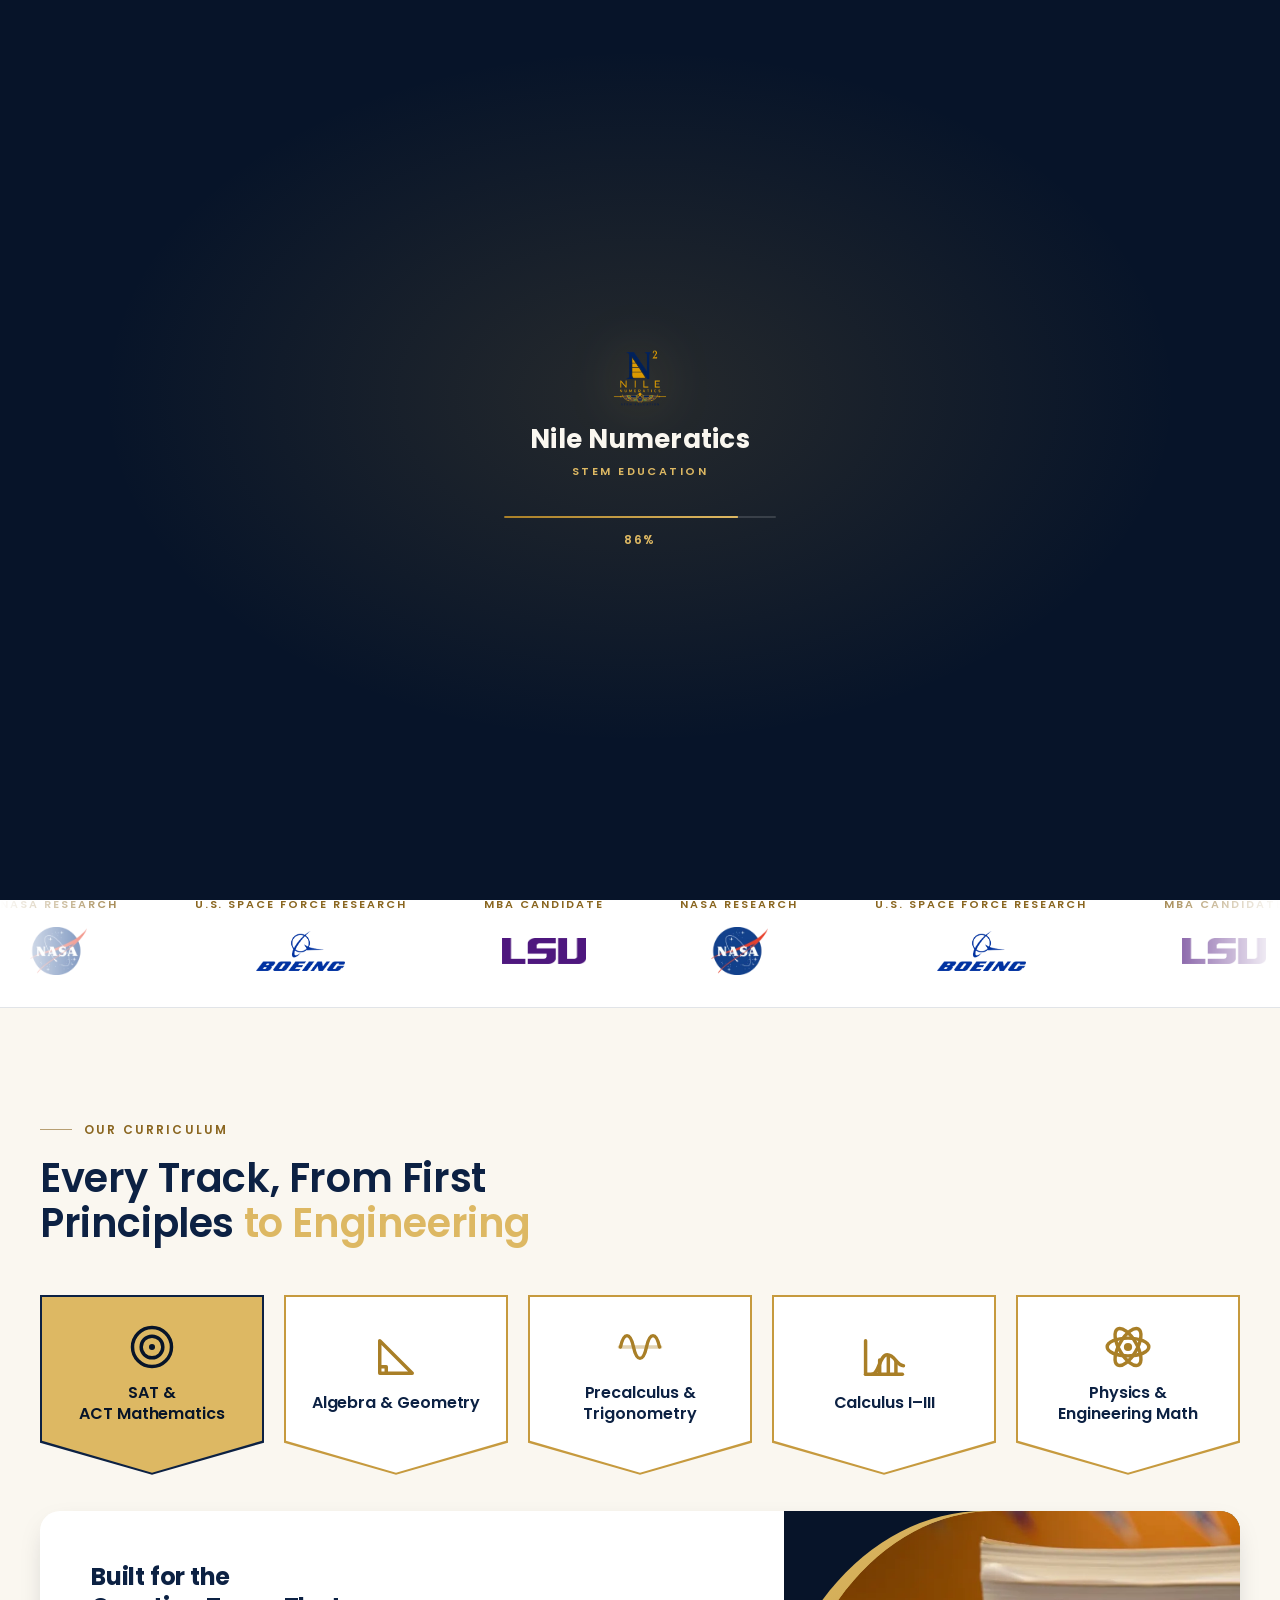
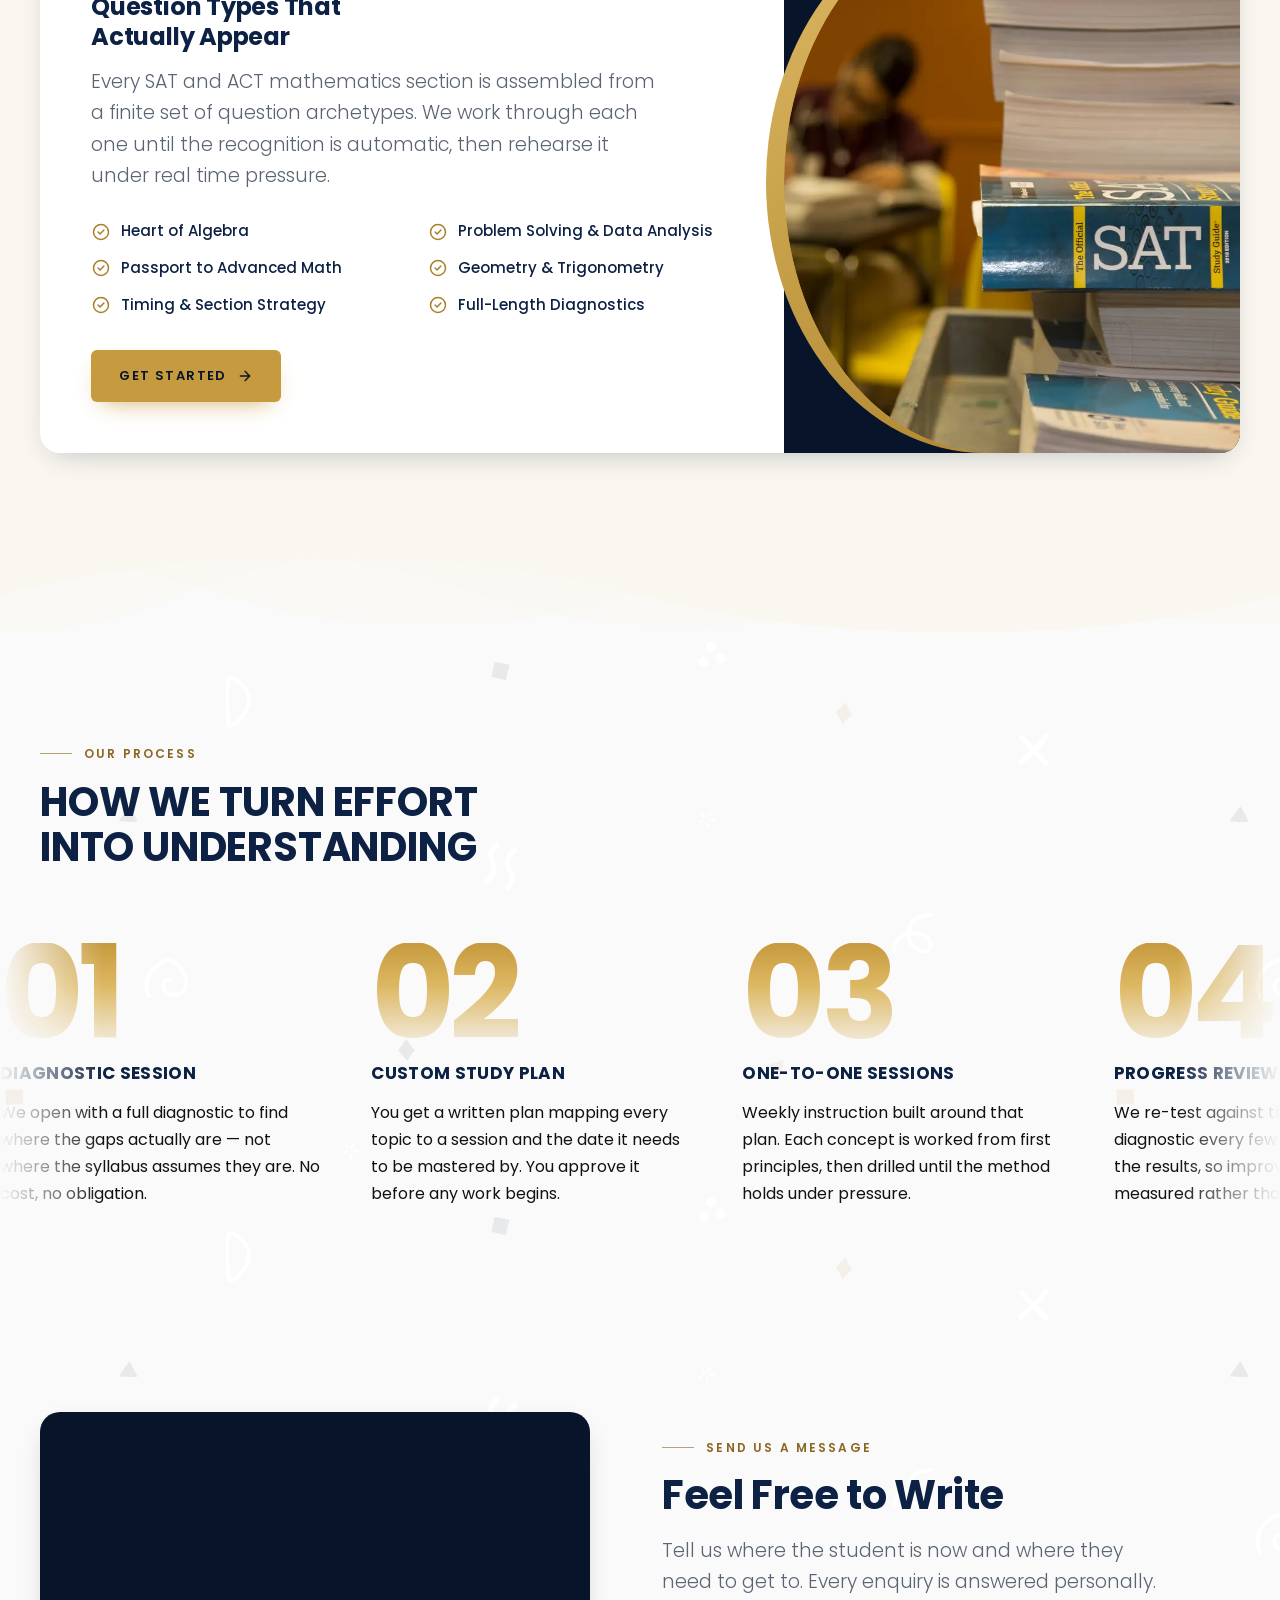
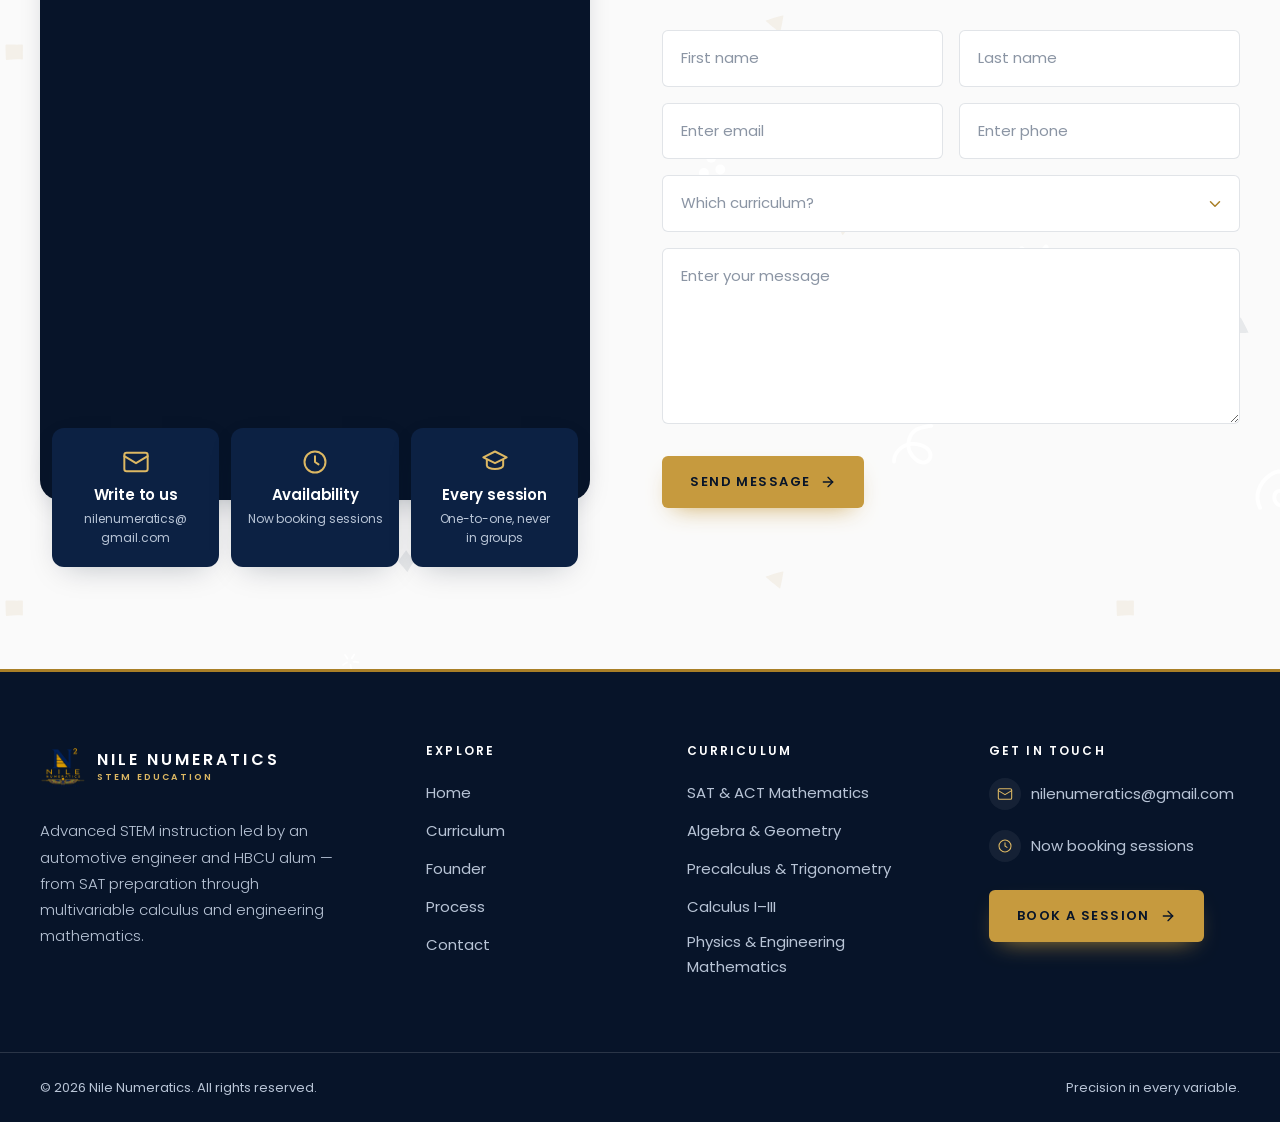
==== index.html @ f88d515f "Update" ====
<!DOCTYPE html>
<html lang="en">
<head>
  <meta charset="utf-8">
  <meta name="viewport" content="width=device-width, initial-scale=1">
  <title>Nile Numeratics | STEM Education &amp; Advanced Math Tutoring</title>
  <meta name="description" content="Advanced STEM instruction led by an automotive engineer and HBCU alum. One-to-one tutoring from SAT mathematics through multivariable calculus, physics and engineering math.">
  <meta name="theme-color" content="#071429">
  <link rel="canonical" href="https://nilenumeratics.com/">
  <link rel="icon" href="images/logo-nile-numeratics.png" type="image/png">


  <!-- Self-hosted Poppins. These four weights all paint above the fold, so
       preloading them removes the CSS-parse round trip before the swap. -->
  <link rel="preload" href="fonts/poppins-v24-latin-700.woff2" as="font" type="font/woff2" crossorigin>
  <link rel="preload" href="fonts/poppins-v24-latin-regular.woff2" as="font" type="font/woff2" crossorigin>
  <link rel="preload" href="fonts/poppins-v24-latin-600.woff2" as="font" type="font/woff2" crossorigin>
  <link rel="preload" href="fonts/poppins-v24-latin-300.woff2" as="font" type="font/woff2" crossorigin>

  <!-- Preload the hero portrait: it is the LCP element on this page. -->
  <link rel="preload" as="image" href="images/hero-portrait-m.webp" type="image/webp" media="(max-width: 37.5rem)" fetchpriority="high">
  <link rel="preload" as="image" href="images/hero-portrait.webp" type="image/webp" media="(min-width: 37.5625rem)" fetchpriority="high">

  <!-- Both sheets render above-the-fold content, so both load render-blocking
       and are kept small. Sheets added for below-fold sections later should be
       deferred:  media="print" onload="this.media='all'; this.onload=null;" -->
  <link rel="stylesheet" href="css/global.css">
  <link rel="stylesheet" href="css/styles.css">

  <!-- Preloader gate. This runs before <body> exists, so the curtain is armed
       on the very first frame the browser paints — no flash of a half-built
       hero. Everything the preloader shows is gated behind .is-loading, which
       is set ONLY here: with JavaScript off the class is never added, the
       curtain never displays and the site renders normally. -->
  <!-- `js` is separate from `is-loading` because it outlives it: scroll-reveal
       styles hide their content up front, and must only ever do so when there
       is a script present to reveal it again.

       `is-loading` is added only once per visit. sessionStorage (not local)
       is deliberate: the curtain should return for a genuinely new visit, but
       not when moving between pages of the site. Whichever page is landed on
       first shows it. Wrapped in try/catch because storage access throws
       outright in some privacy modes — there, the curtain simply shows. -->
  <script>
  (function () {
    var seen = false;
    try { seen = window.sessionStorage.getItem("nn-intro") === "1"; } catch (e) { seen = false; }
    document.documentElement.className += seen ? " js" : " js is-loading";
  }());
  </script>

  <!-- The two rules the curtain cannot afford to wait on: the navy fill (so a
       slow stylesheet can never flash white) and the fixed positioning. The
       rest of the preloader lives in css/global.css § 7. -->
  <style>
    html.is-loading { background-color: #071429; }
    html.is-loading body { overflow: hidden; }
    /* 3000 clears the header (1000), the drawer (1002) and the skip link (2000). */
    .preloader { position: fixed; inset: 0; z-index: 3000; background-color: #071429; }
    html:not(.is-loading) .preloader { display: none; }
  </style>
</head>

<body>
  <a class="skip-link" href="#main">Skip to main content</a>

  <!-- ==========================================================
       PRELOADER
       Logo, wordmark and a 0→100% bar driven by real asset loading
       (see the progress block at the bottom of <body>).
       ========================================================== -->
  <!-- role="progressbar" rather than a live region on purpose: a live region
       would re-announce the number on every frame. -->
  <div class="preloader" id="preloader" role="progressbar" aria-label="Loading Nile Numeratics"
       aria-valuemin="0" aria-valuemax="100" aria-valuenow="0">
    <div class="preloader__inner">

      <img class="preloader__logo" src="images/logo-nile-numeratics.png" alt=""
           width="50" height="50" fetchpriority="high">

      <p class="preloader__name">Nile Numeratics</p>
      <p class="preloader__tag">STEM Education</p>

      <div class="preloader__meter">
        <div class="preloader__track">
          <span class="preloader__fill" id="preloader-fill"></span>
        </div>
        <p class="preloader__pct" aria-hidden="true"><span id="preloader-pct">0</span>%</p>
      </div>

    </div>
  </div>

  <!-- ==========================================================
       HEADER
       ========================================================== -->
  <header class="header" id="header">

    <div class="topbar">
      <div class="container topbar__inner">
        <p class="topbar__note">Precision in every variable.</p>
        <div class="topbar__links">
          <span class="topbar__item">
            <svg viewBox="0 0 24 24" fill="none" stroke="currentColor" stroke-width="1.6" aria-hidden="true">
              <rect x="2" y="4" width="20" height="16" rx="2"></rect>
              <path d="m2 7 10 6 10-6"></path>
            </svg>
            <a href="mailto:nilenumeratics@gmail.com">nilenumeratics@gmail.com</a>
          </span>
          <span class="topbar__item">
            <svg viewBox="0 0 24 24" fill="none" stroke="currentColor" stroke-width="1.6" aria-hidden="true">
              <circle cx="12" cy="12" r="9"></circle>
              <path d="M12 7v5l3 2"></path>
            </svg>
            Now booking sessions
          </span>
        </div>
      </div>
    </div>

    <div class="container header__bar">

      <!-- Logo. The 50×50 PNG is a stand-in — swap for an SVG (or a 2x WebP
           inside a <picture>) as soon as a high-resolution file exists. -->
      <a class="logo" href="/" aria-label="Nile Numeratics — home">
        <img class="logo__mark" src="images/logo-nile-numeratics.png" alt="" width="50" height="50" decoding="async" fetchpriority="high">
        <span class="logo__text">
          <span class="logo__name">Nile Numeratics</span>
          <span class="logo__tag">STEM Education</span>
        </span>
      </a>

      <button class="nav-toggle" id="nav-toggle" type="button" aria-expanded="false" aria-controls="nav" aria-label="Open menu">
        <span></span><span></span><span></span>
      </button>

      <nav class="nav" id="nav" aria-label="Primary">
        <ul class="nav__list">
          <li><a class="nav__link" href="#hero">Home</a></li>
          <li><a class="nav__link" href="#curriculum">Curriculum</a></li>
          <!-- Submenu of the founder page's sections. The parent stays a real
               link, so it still works without hover, script, or a pointer. -->
          <li class="nav__item nav__item--sub">
            <a class="nav__link" href="founder.html" aria-haspopup="true">Founder</a>
            <ul class="subnav" role="list">
              <li><a class="subnav__link" href="founder.html#founder">The Founder</a></li>
              <li><a class="subnav__link" href="founder.html#mission">Our Mission</a></li>
              <li><a class="subnav__link" href="founder.html#experience">Experience &amp; Education</a></li>
              <li><a class="subnav__link" href="founder.html#research">Research &amp; Leadership</a></li>
              <li><a class="subnav__link" href="founder.html#honors">Honors &amp; Certifications</a></li>
            </ul>
          </li>
          <li><a class="nav__link" href="#process">Process</a></li>
          <li><a class="nav__link" href="#contact">Contact</a></li>
        </ul>
        <div class="nav__cta">
          <a class="btn btn--gold" href="mailto:nilenumeratics@gmail.com">Book a Session</a>
        </div>
      </nav>

    </div>
  </header>

  <div class="nav-backdrop" id="nav-backdrop" hidden></div>

  <main id="main">

    <!-- ==========================================================
         HERO
         ========================================================== -->
    <section class="hero on-dark" id="hero">
      <!-- Decorative geometry: faint circles, squares and triangles drifting
           on alternating paths. Transform/opacity only, so it stays on the
           compositor and never touches layout. Frozen by the global
           prefers-reduced-motion rule. -->
      <div class="hero__shapes" aria-hidden="true">
        <svg class="shape shape--1 drift-a" viewBox="0 0 100 100" aria-hidden="true"><circle cx="50" cy="50" r="47"/></svg>
        <svg class="shape shape--2 drift-b shape--gold" viewBox="0 0 100 100" aria-hidden="true"><rect x="5" y="5" width="90" height="90" rx="5" transform="rotate(14 50 50)"/></svg>
        <svg class="shape shape--3 drift-a shape--gold" viewBox="0 0 100 100" aria-hidden="true"><polygon points="50,5 95,86 5,86"/></svg>
        <svg class="shape shape--4 drift-b" viewBox="0 0 100 100" aria-hidden="true"><circle cx="50" cy="50" r="47"/></svg>
        <svg class="shape shape--5 drift-a" viewBox="0 0 100 100" aria-hidden="true"><rect x="5" y="5" width="90" height="90" rx="5" transform="rotate(14 50 50)"/></svg>
        <svg class="shape shape--6 drift-b" viewBox="0 0 100 100" aria-hidden="true"><polygon points="50,5 95,86 5,86"/></svg>
        <svg class="shape shape--7 drift-a shape--gold" viewBox="0 0 100 100" aria-hidden="true"><circle cx="50" cy="50" r="47"/></svg>
        <svg class="shape shape--8 drift-b" viewBox="0 0 100 100" aria-hidden="true"><rect x="5" y="5" width="90" height="90" rx="5" transform="rotate(14 50 50)"/></svg>
      </div>

      <span class="hero__ring hero__ring--1" aria-hidden="true"></span>
      <span class="hero__ring hero__ring--2" aria-hidden="true"></span>

      <div class="container hero__grid">

        <div class="hero__copy">
          <p class="kicker rise" style="--delay:.05s">STEM Education &amp; Advanced Mathematics</p>

          <h1 class="hero__title">
            Mastering the Geometry of
            <span class="accent">Modern Engineering</span>
          </h1>

          <p class="hero__lead rise" style="--delay:.15s">
            Advanced STEM instruction led by an automotive engineer and HBCU alum.
            From SAT preparation to multivariable calculus, Nile Numeratics bridges
            classroom theory and real engineering precision.
          </p>

          <div class="hero__actions rise" style="--delay:.25s">
            <a class="btn btn--gold" href="#contact">
              Inquire for Availability
              <svg viewBox="0 0 24 24" fill="none" stroke="currentColor" stroke-width="2" stroke-linecap="round" stroke-linejoin="round" aria-hidden="true">
                <path d="M5 12h14"></path><path d="m12 5 7 7-7 7"></path>
              </svg>
            </a>
            <a class="btn btn--ghost" href="founder.html">Founder Credentials</a>
          </div>

          <p class="hero__note rise" style="--delay:.35s">
            One-to-one sessions · Algebra I through university engineering mathematics
          </p>
        </div>

        <div class="hero__figure rise" style="--delay:.3s">

          <!-- Portrait. Cropped to 5:6 from images/nadia-headshot.png and
               encoded to WebP with a JPEG fallback. Mobile source is served
               below 600px so phones never download the desktop crop. -->
          <div class="hero__media">
            <picture>
              <source media="(max-width: 37.5rem)" srcset="images/hero-portrait-m.webp" type="image/webp">
              <source media="(max-width: 37.5rem)" srcset="images/hero-portrait-m.jpg"  type="image/jpeg">
              <source srcset="images/hero-portrait.webp" type="image/webp">
              <img src="images/hero-portrait.jpg"
                   alt="Nadia, founder of Nile Numeratics"
                   width="730" height="876"
                   decoding="async" fetchpriority="high">
            </picture>
          </div>

          <div class="hero__card hero__card--1">
            <span class="hero__card-icon" aria-hidden="true">
              <svg viewBox="0 0 24 24" fill="none" stroke="currentColor" stroke-width="1.7" stroke-linecap="round" stroke-linejoin="round">
                <path d="M12 3 2 8l10 5 10-5-10-5Z"></path>
                <path d="M5 10v5c0 1.7 3.1 3 7 3s7-1.3 7-3v-5"></path>
              </svg>
            </span>
            <span class="hero__card-text">
              <span class="hero__card-title">1:1 Instruction</span>
              <span class="hero__card-sub">Built around each student</span>
            </span>
          </div>

          <div class="hero__card hero__card--2">
            <span class="hero__card-icon" aria-hidden="true">
              <svg viewBox="0 0 24 24" fill="none" stroke="currentColor" stroke-width="1.7" stroke-linecap="round" stroke-linejoin="round">
                <path d="M4 20 20 4"></path><path d="M4 14h6"></path>
                <path d="M14 4h6v6"></path><path d="M4 20h4"></path>
              </svg>
            </span>
            <span class="hero__card-text">
              <span class="hero__card-title">SAT &rarr; Multivariable</span>
              <span class="hero__card-sub">Full mathematics spectrum</span>
            </span>
          </div>

        </div>
      </div>

      <!-- Credential marquee. The second track is an exact copy shifted one
           width along, which is what makes the loop seamless; it is hidden
           from assistive tech so the list is only announced once. -->
      <div class="hero__credentials">
        <div class="marquee" role="group" aria-label="Founder credentials">
            <ul class="marquee__track">
              <li class="logo-card logo-card--nasa">
                <span class="logo-card__label">NASA Research</span>
                <picture>
                  <source srcset="images/company_logos/nasa.webp" type="image/webp">
                  <img src="images/company_logos/nasa.png" alt="NASA"
                       width="142" height="120" decoding="async">
                </picture>
              </li>
              <li class="logo-card logo-card--boeing">
                <span class="logo-card__label">U.S. Space Force Research</span>
                <picture>
                  <source srcset="images/company_logos/boeing.webp" type="image/webp">
                  <img src="images/company_logos/boeing.png" alt="Boeing"
                       width="267" height="120" decoding="async">
                </picture>
              </li>
              <li class="logo-card logo-card--lsu">
                <span class="logo-card__label">MBA Candidate</span>
                <picture>
                  <source srcset="images/company_logos/lsu.webp" type="image/webp">
                  <img src="images/company_logos/lsu.png" alt="Louisiana State University"
                       width="386" height="120" decoding="async">
                </picture>
              </li>
              <li class="logo-card logo-card--nasa">
                <span class="logo-card__label">NASA Research</span>
                <picture>
                  <source srcset="images/company_logos/nasa.webp" type="image/webp">
                  <img src="images/company_logos/nasa.png" alt=""
                       width="142" height="120" decoding="async">
                </picture>
              </li>
              <li class="logo-card logo-card--boeing">
                <span class="logo-card__label">U.S. Space Force Research</span>
                <picture>
                  <source srcset="images/company_logos/boeing.webp" type="image/webp">
                  <img src="images/company_logos/boeing.png" alt=""
                       width="267" height="120" decoding="async">
                </picture>
              </li>
              <li class="logo-card logo-card--lsu">
                <span class="logo-card__label">MBA Candidate</span>
                <picture>
                  <source srcset="images/company_logos/lsu.webp" type="image/webp">
                  <img src="images/company_logos/lsu.png" alt=""
                       width="386" height="120" decoding="async">
                </picture>
              </li>
            </ul>
            <ul class="marquee__track" aria-hidden="true">
              <li class="logo-card logo-card--nasa">
                <span class="logo-card__label">NASA Research</span>
                <picture>
                  <source srcset="images/company_logos/nasa.webp" type="image/webp">
                  <img src="images/company_logos/nasa.png" alt=""
                       width="142" height="120" decoding="async">
                </picture>
              </li>
              <li class="logo-card logo-card--boeing">
                <span class="logo-card__label">Aerospace Engineering</span>
                <picture>
                  <source srcset="images/company_logos/boeing.webp" type="image/webp">
                  <img src="images/company_logos/boeing.png" alt=""
                       width="267" height="120" decoding="async">
                </picture>
              </li>
              <li class="logo-card logo-card--lsu">
                <span class="logo-card__label">MBA Candidate</span>
                <picture>
                  <source srcset="images/company_logos/lsu.webp" type="image/webp">
                  <img src="images/company_logos/lsu.png" alt=""
                       width="386" height="120" decoding="async">
                </picture>
              </li>
              <li class="logo-card logo-card--nasa">
                <span class="logo-card__label">NASA Research</span>
                <picture>
                  <source srcset="images/company_logos/nasa.webp" type="image/webp">
                  <img src="images/company_logos/nasa.png" alt=""
                       width="142" height="120" decoding="async">
                </picture>
              </li>
              <li class="logo-card logo-card--boeing">
                <span class="logo-card__label">U.S. Space Force Research</span>
                <picture>
                  <source srcset="images/company_logos/boeing.webp" type="image/webp">
                  <img src="images/company_logos/boeing.png" alt=""
                       width="267" height="120" decoding="async">
                </picture>
              </li>
              <li class="logo-card logo-card--lsu">
                <span class="logo-card__label">MBA Candidate</span>
                <picture>
                  <source srcset="images/company_logos/lsu.webp" type="image/webp">
                  <img src="images/company_logos/lsu.png" alt=""
                       width="386" height="120" decoding="async">
                </picture>
              </li>
            </ul>
        </div>
      </div>

    </section>

    <!-- ==========================================================
         CURRICULUM
         A tablist: one card per track, one panel each. The cards carry the
         real ARIA tab semantics (roving tabindex, arrow-key movement) which
         main.js drives; without JS the first panel simply stays open.
         ========================================================== -->
    <section class="curriculum" id="curriculum">
      <div class="container">

        <p class="kicker">Our Curriculum</p>
        <h2 class="curriculum__title">
          Every Track, From First Principles
          <span class="accent">to Engineering</span>
        </h2>

      <div class="tracks" role="tablist" aria-label="Curriculum tracks">
        <button class="track is-active" type="button" role="tab"
                id="tab-sat" aria-controls="panel-sat" aria-selected="true" tabindex="0">
          <span class="track__face">
            <span class="track__icon" aria-hidden="true">
              <svg viewBox="0 0 24 24" fill="none" stroke="currentColor" stroke-width="1.6" stroke-linecap="round" stroke-linejoin="round"><circle cx="12" cy="12" r="9"></circle><circle cx="12" cy="12" r="5"></circle><circle cx="12" cy="12" r="1.4" fill="currentColor" stroke="none"></circle></svg>
            </span>
            <span class="track__name">SAT &amp; ACT Mathematics</span>
          </span>
        </button>
        <button class="track" type="button" role="tab"
                id="tab-algebra" aria-controls="panel-algebra" aria-selected="false" tabindex="-1">
          <span class="track__face">
            <span class="track__icon" aria-hidden="true">
              <svg viewBox="0 0 24 24" fill="none" stroke="currentColor" stroke-width="1.6" stroke-linecap="round" stroke-linejoin="round"><path d="M4.5 19.5h15L4.5 4.5Z"></path><path d="M4.5 16.5h3v3"></path></svg>
            </span>
            <span class="track__name">Algebra &amp; Geometry</span>
          </span>
        </button>
        <button class="track" type="button" role="tab"
                id="tab-precalculus" aria-controls="panel-precalculus" aria-selected="false" tabindex="-1">
          <span class="track__face">
            <span class="track__icon" aria-hidden="true">
              <svg viewBox="0 0 24 24" fill="none" stroke="currentColor" stroke-width="1.6" stroke-linecap="round" stroke-linejoin="round"><path d="M2.5 12h19" stroke-opacity=".35"></path><path d="M3 12c1.5-7 4.5-7 6 0s4.5 7 6 0 4.5-7 6 0"></path></svg>
            </span>
            <span class="track__name">Precalculus &amp; Trigonometry</span>
          </span>
        </button>
        <button class="track" type="button" role="tab"
                id="tab-calculus" aria-controls="panel-calculus" aria-selected="false" tabindex="-1">
          <span class="track__face">
            <span class="track__icon" aria-hidden="true">
              <svg viewBox="0 0 24 24" fill="none" stroke="currentColor" stroke-width="1.6" stroke-linecap="round" stroke-linejoin="round"><path d="M3.5 20h17"></path><path d="M3.5 20V4.5"></path><path d="M6.5 20c3.2 0 3.4-9 7-9s4.2 5 7.5 5"></path><path d="M10 20v-6.6"></path><path d="M14 20v-8.2"></path><path d="M17.5 20v-6"></path></svg>
            </span>
            <span class="track__name">Calculus I&ndash;III</span>
          </span>
        </button>
        <button class="track" type="button" role="tab"
                id="tab-physics" aria-controls="panel-physics" aria-selected="false" tabindex="-1">
          <span class="track__face">
            <span class="track__icon" aria-hidden="true">
              <svg viewBox="0 0 24 24" fill="none" stroke="currentColor" stroke-width="1.6" stroke-linecap="round" stroke-linejoin="round"><circle cx="12" cy="12" r="1.9" fill="currentColor" stroke="none"></circle><ellipse cx="12" cy="12" rx="9.6" ry="4.1"></ellipse><ellipse cx="12" cy="12" rx="9.6" ry="4.1" transform="rotate(60 12 12)"></ellipse><ellipse cx="12" cy="12" rx="9.6" ry="4.1" transform="rotate(120 12 12)"></ellipse></svg>
            </span>
            <span class="track__name">Physics &amp; Engineering Math</span>
          </span>
        </button>
      </div>

      <div class="plate" id="panel-sat" role="tabpanel" aria-labelledby="tab-sat" tabindex="0">
        <div class="plate__body">
          <h3 class="plate__title">Built for the Question Types That Actually Appear</h3>
          <p class="plate__lead">Every SAT and ACT mathematics section is assembled from a finite set of question archetypes. We work through each one until the recognition is automatic, then rehearse it under real time pressure.</p>
          <ul class="plate__list">
            <li><svg viewBox="0 0 24 24" fill="none" stroke="currentColor" stroke-width="1.8" stroke-linecap="round" stroke-linejoin="round" aria-hidden="true"><circle cx="12" cy="12" r="9"></circle><path d="m8.5 12 2.4 2.4 4.6-4.8"></path></svg><span>Heart of Algebra</span></li>
            <li><svg viewBox="0 0 24 24" fill="none" stroke="currentColor" stroke-width="1.8" stroke-linecap="round" stroke-linejoin="round" aria-hidden="true"><circle cx="12" cy="12" r="9"></circle><path d="m8.5 12 2.4 2.4 4.6-4.8"></path></svg><span>Problem Solving &amp; Data Analysis</span></li>
            <li><svg viewBox="0 0 24 24" fill="none" stroke="currentColor" stroke-width="1.8" stroke-linecap="round" stroke-linejoin="round" aria-hidden="true"><circle cx="12" cy="12" r="9"></circle><path d="m8.5 12 2.4 2.4 4.6-4.8"></path></svg><span>Passport to Advanced Math</span></li>
            <li><svg viewBox="0 0 24 24" fill="none" stroke="currentColor" stroke-width="1.8" stroke-linecap="round" stroke-linejoin="round" aria-hidden="true"><circle cx="12" cy="12" r="9"></circle><path d="m8.5 12 2.4 2.4 4.6-4.8"></path></svg><span>Geometry &amp; Trigonometry</span></li>
            <li><svg viewBox="0 0 24 24" fill="none" stroke="currentColor" stroke-width="1.8" stroke-linecap="round" stroke-linejoin="round" aria-hidden="true"><circle cx="12" cy="12" r="9"></circle><path d="m8.5 12 2.4 2.4 4.6-4.8"></path></svg><span>Timing &amp; Section Strategy</span></li>
            <li><svg viewBox="0 0 24 24" fill="none" stroke="currentColor" stroke-width="1.8" stroke-linecap="round" stroke-linejoin="round" aria-hidden="true"><circle cx="12" cy="12" r="9"></circle><path d="m8.5 12 2.4 2.4 4.6-4.8"></path></svg><span>Full-Length Diagnostics</span></li>
          </ul>
          <a class="btn btn--gold plate__cta" href="#contact">
            Get Started
            <svg viewBox="0 0 24 24" fill="none" stroke="currentColor" stroke-width="2" stroke-linecap="round" stroke-linejoin="round" aria-hidden="true">
              <path d="M5 12h14"></path><path d="m12 5 7 7-7 7"></path>
            </svg>
          </a>
        </div>

        <div class="plate__media">
          <picture>
            <source srcset="images/curriculum/sat-act.webp" type="image/webp">
            <img src="images/curriculum/sat-act.jpg" alt="A stack of SAT preparation books on a desk, with students studying in the background"
                 width="1350" height="900" loading="lazy" decoding="async">
          </picture>
        </div>
      </div>

      <div class="plate" id="panel-algebra" role="tabpanel" aria-labelledby="tab-algebra" tabindex="0" hidden>
        <div class="plate__body">
          <h3 class="plate__title">The Foundation Every Later Course Rests On</h3>
          <p class="plate__lead">Most difficulty in calculus traces back to an unfinished idea in algebra. This track closes those gaps first, so the harder material has something solid to stand on.</p>
          <ul class="plate__list">
            <li><svg viewBox="0 0 24 24" fill="none" stroke="currentColor" stroke-width="1.8" stroke-linecap="round" stroke-linejoin="round" aria-hidden="true"><circle cx="12" cy="12" r="9"></circle><path d="m8.5 12 2.4 2.4 4.6-4.8"></path></svg><span>Linear Equations &amp; Inequalities</span></li>
            <li><svg viewBox="0 0 24 24" fill="none" stroke="currentColor" stroke-width="1.8" stroke-linecap="round" stroke-linejoin="round" aria-hidden="true"><circle cx="12" cy="12" r="9"></circle><path d="m8.5 12 2.4 2.4 4.6-4.8"></path></svg><span>Quadratics &amp; Factoring</span></li>
            <li><svg viewBox="0 0 24 24" fill="none" stroke="currentColor" stroke-width="1.8" stroke-linecap="round" stroke-linejoin="round" aria-hidden="true"><circle cx="12" cy="12" r="9"></circle><path d="m8.5 12 2.4 2.4 4.6-4.8"></path></svg><span>Functions &amp; Transformations</span></li>
            <li><svg viewBox="0 0 24 24" fill="none" stroke="currentColor" stroke-width="1.8" stroke-linecap="round" stroke-linejoin="round" aria-hidden="true"><circle cx="12" cy="12" r="9"></circle><path d="m8.5 12 2.4 2.4 4.6-4.8"></path></svg><span>Coordinate Geometry</span></li>
            <li><svg viewBox="0 0 24 24" fill="none" stroke="currentColor" stroke-width="1.8" stroke-linecap="round" stroke-linejoin="round" aria-hidden="true"><circle cx="12" cy="12" r="9"></circle><path d="m8.5 12 2.4 2.4 4.6-4.8"></path></svg><span>Proof &amp; Logical Reasoning</span></li>
            <li><svg viewBox="0 0 24 24" fill="none" stroke="currentColor" stroke-width="1.8" stroke-linecap="round" stroke-linejoin="round" aria-hidden="true"><circle cx="12" cy="12" r="9"></circle><path d="m8.5 12 2.4 2.4 4.6-4.8"></path></svg><span>Systems of Equations</span></li>
          </ul>
          <a class="btn btn--gold plate__cta" href="#contact">
            Get Started
            <svg viewBox="0 0 24 24" fill="none" stroke="currentColor" stroke-width="2" stroke-linecap="round" stroke-linejoin="round" aria-hidden="true">
              <path d="M5 12h14"></path><path d="m12 5 7 7-7 7"></path>
            </svg>
          </a>
        </div>

        <div class="plate__media">
          <picture>
            <source srcset="images/curriculum/algebra-geometry.webp" type="image/webp">
            <img src="images/curriculum/algebra-geometry.jpg" alt="A scientific calculator resting on an open workbook of geometry diagrams and worked answers"
                 width="1350" height="900" loading="lazy" decoding="async">
          </picture>
        </div>
      </div>

      <div class="plate" id="panel-precalculus" role="tabpanel" aria-labelledby="tab-precalculus" tabindex="0" hidden>
        <div class="plate__body">
          <h3 class="plate__title">The Bridge Into Calculus</h3>
          <p class="plate__lead">Precalculus is where students first meet the language calculus is written in. We build fluency with the unit circle and the core function families until both are second nature.</p>
          <ul class="plate__list">
            <li><svg viewBox="0 0 24 24" fill="none" stroke="currentColor" stroke-width="1.8" stroke-linecap="round" stroke-linejoin="round" aria-hidden="true"><circle cx="12" cy="12" r="9"></circle><path d="m8.5 12 2.4 2.4 4.6-4.8"></path></svg><span>Unit Circle Fluency</span></li>
            <li><svg viewBox="0 0 24 24" fill="none" stroke="currentColor" stroke-width="1.8" stroke-linecap="round" stroke-linejoin="round" aria-hidden="true"><circle cx="12" cy="12" r="9"></circle><path d="m8.5 12 2.4 2.4 4.6-4.8"></path></svg><span>Trigonometric Identities</span></li>
            <li><svg viewBox="0 0 24 24" fill="none" stroke="currentColor" stroke-width="1.8" stroke-linecap="round" stroke-linejoin="round" aria-hidden="true"><circle cx="12" cy="12" r="9"></circle><path d="m8.5 12 2.4 2.4 4.6-4.8"></path></svg><span>Exponentials &amp; Logarithms</span></li>
            <li><svg viewBox="0 0 24 24" fill="none" stroke="currentColor" stroke-width="1.8" stroke-linecap="round" stroke-linejoin="round" aria-hidden="true"><circle cx="12" cy="12" r="9"></circle><path d="m8.5 12 2.4 2.4 4.6-4.8"></path></svg><span>Polynomial &amp; Rational Functions</span></li>
            <li><svg viewBox="0 0 24 24" fill="none" stroke="currentColor" stroke-width="1.8" stroke-linecap="round" stroke-linejoin="round" aria-hidden="true"><circle cx="12" cy="12" r="9"></circle><path d="m8.5 12 2.4 2.4 4.6-4.8"></path></svg><span>Vectors &amp; Polar Coordinates</span></li>
            <li><svg viewBox="0 0 24 24" fill="none" stroke="currentColor" stroke-width="1.8" stroke-linecap="round" stroke-linejoin="round" aria-hidden="true"><circle cx="12" cy="12" r="9"></circle><path d="m8.5 12 2.4 2.4 4.6-4.8"></path></svg><span>Sequences &amp; Series</span></li>
          </ul>
          <a class="btn btn--gold plate__cta" href="#contact">
            Get Started
            <svg viewBox="0 0 24 24" fill="none" stroke="currentColor" stroke-width="2" stroke-linecap="round" stroke-linejoin="round" aria-hidden="true">
              <path d="M5 12h14"></path><path d="m12 5 7 7-7 7"></path>
            </svg>
          </a>
        </div>

        <div class="plate__media">
          <picture>
            <source srcset="images/curriculum/precalculus-trig.webp" type="image/webp">
            <img src="images/curriculum/precalculus-trig.jpg" alt="A hand-drawn vector diagram with labelled angles and axes on graph paper"
                 width="1350" height="900" loading="lazy" decoding="async">
          </picture>
        </div>
      </div>

      <div class="plate" id="panel-calculus" role="tabpanel" aria-labelledby="tab-calculus" tabindex="0" hidden>
        <div class="plate__body">
          <h3 class="plate__title">From the First Derivative to Multivariable</h3>
          <p class="plate__lead">The full sequence, taught the way it is actually used in engineering &mdash; the mechanics of differentiation and integration alongside the reason each theorem exists at all.</p>
          <ul class="plate__list">
            <li><svg viewBox="0 0 24 24" fill="none" stroke="currentColor" stroke-width="1.8" stroke-linecap="round" stroke-linejoin="round" aria-hidden="true"><circle cx="12" cy="12" r="9"></circle><path d="m8.5 12 2.4 2.4 4.6-4.8"></path></svg><span>Limits &amp; Continuity</span></li>
            <li><svg viewBox="0 0 24 24" fill="none" stroke="currentColor" stroke-width="1.8" stroke-linecap="round" stroke-linejoin="round" aria-hidden="true"><circle cx="12" cy="12" r="9"></circle><path d="m8.5 12 2.4 2.4 4.6-4.8"></path></svg><span>Differentiation Techniques</span></li>
            <li><svg viewBox="0 0 24 24" fill="none" stroke="currentColor" stroke-width="1.8" stroke-linecap="round" stroke-linejoin="round" aria-hidden="true"><circle cx="12" cy="12" r="9"></circle><path d="m8.5 12 2.4 2.4 4.6-4.8"></path></svg><span>Applications of the Derivative</span></li>
            <li><svg viewBox="0 0 24 24" fill="none" stroke="currentColor" stroke-width="1.8" stroke-linecap="round" stroke-linejoin="round" aria-hidden="true"><circle cx="12" cy="12" r="9"></circle><path d="m8.5 12 2.4 2.4 4.6-4.8"></path></svg><span>Integration &amp; the FTC</span></li>
            <li><svg viewBox="0 0 24 24" fill="none" stroke="currentColor" stroke-width="1.8" stroke-linecap="round" stroke-linejoin="round" aria-hidden="true"><circle cx="12" cy="12" r="9"></circle><path d="m8.5 12 2.4 2.4 4.6-4.8"></path></svg><span>Partial Derivatives</span></li>
            <li><svg viewBox="0 0 24 24" fill="none" stroke="currentColor" stroke-width="1.8" stroke-linecap="round" stroke-linejoin="round" aria-hidden="true"><circle cx="12" cy="12" r="9"></circle><path d="m8.5 12 2.4 2.4 4.6-4.8"></path></svg><span>Vector Calculus</span></li>
          </ul>
          <a class="btn btn--gold plate__cta" href="#contact">
            Get Started
            <svg viewBox="0 0 24 24" fill="none" stroke="currentColor" stroke-width="2" stroke-linecap="round" stroke-linejoin="round" aria-hidden="true">
              <path d="M5 12h14"></path><path d="m12 5 7 7-7 7"></path>
            </svg>
          </a>
        </div>

        <div class="plate__media">
          <picture>
            <source srcset="images/curriculum/calculus.webp" type="image/webp">
            <img src="images/curriculum/calculus.jpg" alt="An open calculus workbook filled with worked integration formulas, a pen resting on the page"
                 width="900" height="1200" loading="lazy" decoding="async">
          </picture>
        </div>
      </div>

      <div class="plate" id="panel-physics" role="tabpanel" aria-labelledby="tab-physics" tabindex="0" hidden>
        <div class="plate__body">
          <h3 class="plate__title">Where the Mathematics Meets the Machine</h3>
          <p class="plate__lead">The coursework an engineering degree is built on, taught by someone who has applied it professionally &mdash; from free-body diagrams to the differential equations behind real systems.</p>
          <ul class="plate__list">
            <li><svg viewBox="0 0 24 24" fill="none" stroke="currentColor" stroke-width="1.8" stroke-linecap="round" stroke-linejoin="round" aria-hidden="true"><circle cx="12" cy="12" r="9"></circle><path d="m8.5 12 2.4 2.4 4.6-4.8"></path></svg><span>Kinematics &amp; Newtonian Mechanics</span></li>
            <li><svg viewBox="0 0 24 24" fill="none" stroke="currentColor" stroke-width="1.8" stroke-linecap="round" stroke-linejoin="round" aria-hidden="true"><circle cx="12" cy="12" r="9"></circle><path d="m8.5 12 2.4 2.4 4.6-4.8"></path></svg><span>Statics &amp; Free-Body Diagrams</span></li>
            <li><svg viewBox="0 0 24 24" fill="none" stroke="currentColor" stroke-width="1.8" stroke-linecap="round" stroke-linejoin="round" aria-hidden="true"><circle cx="12" cy="12" r="9"></circle><path d="m8.5 12 2.4 2.4 4.6-4.8"></path></svg><span>Work, Energy &amp; Momentum</span></li>
            <li><svg viewBox="0 0 24 24" fill="none" stroke="currentColor" stroke-width="1.8" stroke-linecap="round" stroke-linejoin="round" aria-hidden="true"><circle cx="12" cy="12" r="9"></circle><path d="m8.5 12 2.4 2.4 4.6-4.8"></path></svg><span>Differential Equations</span></li>
            <li><svg viewBox="0 0 24 24" fill="none" stroke="currentColor" stroke-width="1.8" stroke-linecap="round" stroke-linejoin="round" aria-hidden="true"><circle cx="12" cy="12" r="9"></circle><path d="m8.5 12 2.4 2.4 4.6-4.8"></path></svg><span>Linear Algebra for Engineers</span></li>
            <li><svg viewBox="0 0 24 24" fill="none" stroke="currentColor" stroke-width="1.8" stroke-linecap="round" stroke-linejoin="round" aria-hidden="true"><circle cx="12" cy="12" r="9"></circle><path d="m8.5 12 2.4 2.4 4.6-4.8"></path></svg><span>Engineering Problem Framing</span></li>
          </ul>
          <a class="btn btn--gold plate__cta" href="#contact">
            Get Started
            <svg viewBox="0 0 24 24" fill="none" stroke="currentColor" stroke-width="2" stroke-linecap="round" stroke-linejoin="round" aria-hidden="true">
              <path d="M5 12h14"></path><path d="m12 5 7 7-7 7"></path>
            </svg>
          </a>
        </div>

        <div class="plate__media">
          <picture>
            <source srcset="images/curriculum/physics-engineering.webp" type="image/webp">
            <img src="images/curriculum/physics-engineering.jpg" alt="A drafting compass and set square lying on a velocity-against-time graph"
                 width="900" height="1350" loading="lazy" decoding="async">
          </picture>
        </div>
      </div>

      </div>
    </section>

    <!-- ==========================================================
         PATTERNED BAND
         Holds the process and contact sections. The scattered-marks
         background lives on this wrapper, not on either section, so the two
         read as one continuous surface — putting it on each separately would
         restart the tiling at their boundary and show a seam.
         ========================================================== -->
    <div class="patterned">

      <!-- ==========================================================
           PROCESS
           An endless right-to-left track. The second <ol> is an exact copy of
           the first offset one width along — that duplicate is what makes the
           loop seamless — and is hidden from assistive tech so the four steps
           are only announced once.
           ========================================================== -->
      <section class="process" id="process">

        <div class="container">
          <p class="kicker">Our Process</p>
          <h2 class="process__title">How We Turn Effort Into Understanding</h2>
        </div>

        <div class="process__marquee" role="group" aria-label="Our four-step process">
          <ol class="process__track" role="list">
            <li class="step">
              <span class="step__num" aria-hidden="true">01</span>
              <h3 class="step__title">Diagnostic Session</h3>
              <p class="step__text">We open with a full diagnostic to find where the gaps actually are &mdash; not where the syllabus assumes they are. No cost, no obligation.</p>
            </li>
            <li class="step">
              <span class="step__num" aria-hidden="true">02</span>
              <h3 class="step__title">Custom Study Plan</h3>
              <p class="step__text">You get a written plan mapping every topic to a session and the date it needs to be mastered by. You approve it before any work begins.</p>
            </li>
            <li class="step">
              <span class="step__num" aria-hidden="true">03</span>
              <h3 class="step__title">One-to-One Sessions</h3>
              <p class="step__text">Weekly instruction built around that plan. Each concept is worked from first principles, then drilled until the method holds under pressure.</p>
            </li>
            <li class="step">
              <span class="step__num" aria-hidden="true">04</span>
              <h3 class="step__title">Progress Review</h3>
              <p class="step__text">We re-test against the original diagnostic every few weeks and share the results, so improvement is measured rather than assumed.</p>
            </li>
          </ol>
          <ol class="process__track" role="list" aria-hidden="true">
            <li class="step">
              <span class="step__num" aria-hidden="true">01</span>
              <h3 class="step__title">Diagnostic Session</h3>
              <p class="step__text">We open with a full diagnostic to find where the gaps actually are &mdash; not where the syllabus assumes they are. No cost, no obligation.</p>
            </li>
            <li class="step">
              <span class="step__num" aria-hidden="true">02</span>
              <h3 class="step__title">Custom Study Plan</h3>
              <p class="step__text">You get a written plan mapping every topic to a session and the date it needs to be mastered by. You approve it before any work begins.</p>
            </li>
            <li class="step">
              <span class="step__num" aria-hidden="true">03</span>
              <h3 class="step__title">One-to-One Sessions</h3>
              <p class="step__text">Weekly instruction built around that plan. Each concept is worked from first principles, then drilled until the method holds under pressure.</p>
            </li>
            <li class="step">
              <span class="step__num" aria-hidden="true">04</span>
              <h3 class="step__title">Progress Review</h3>
              <p class="step__text">We re-test against the original diagnostic every few weeks and share the results, so improvement is measured rather than assumed.</p>
            </li>
          </ol>
        </div>

      </section>

      <!-- ==========================================================
           CONTACT
           Labels are present on every control and only visually hidden —
           the reference relies on placeholders alone, which vanish on typing
           and are read inconsistently by screen readers.
           ========================================================== -->
      <section class="contact" id="contact">
        <div class="container contact__grid">

          <div class="contact__media">
            <!-- Placeholder artwork. Swap this <img> for the real photograph;
                 the frame is a fixed 4:5 so the layout will not shift. -->
            <div class="contact__photo">
              <img src="images/contact-img.jpg" alt=""
                   width="800" height="1000" loading="lazy" decoding="async">
            </div>

            <ul class="contact__cards" role="list">
              <li class="info-card">
                <span class="info-card__icon" aria-hidden="true"><svg viewBox="0 0 24 24" fill="none" stroke="currentColor" stroke-width="1.7" stroke-linecap="round" stroke-linejoin="round" aria-hidden="true"><rect x="2" y="4" width="20" height="16" rx="2"></rect><path d="m2 7 10 6 10-6"></path></svg></span>
                <h3 class="info-card__title">Write to us</h3>
                <p class="info-card__line">
                  <!-- <wbr> offers the line breaker a sensible place to split
                       the address, so a narrow card wraps it after the @
                       rather than mid-domain. -->
                  <a href="mailto:nilenumeratics@gmail.com">nilenumeratics@<wbr>gmail.com</a>
                </p>
              </li>
              <li class="info-card">
                <span class="info-card__icon" aria-hidden="true"><svg viewBox="0 0 24 24" fill="none" stroke="currentColor" stroke-width="1.7" stroke-linecap="round" stroke-linejoin="round" aria-hidden="true"><circle cx="12" cy="12" r="9"></circle><path d="M12 7v5l3 2"></path></svg></span>
                <h3 class="info-card__title">Availability</h3>
                <p class="info-card__line">Now booking sessions</p>
              </li>
              <li class="info-card">
                <span class="info-card__icon" aria-hidden="true"><svg viewBox="0 0 24 24" fill="none" stroke="currentColor" stroke-width="1.7" stroke-linecap="round" stroke-linejoin="round" aria-hidden="true"><path d="M12 3 2 8l10 5 10-5-10-5Z"></path><path d="M5 10v5c0 1.7 3.1 3 7 3s7-1.3 7-3v-5"></path></svg></span>
                <h3 class="info-card__title">Every session</h3>
                <p class="info-card__line">One-to-one, never in groups</p>
              </li>
            </ul>
          </div>

          <div class="contact__panel">
            <p class="kicker">Send Us a Message</p>
            <h2 class="contact__title">Feel Free to Write</h2>
            <p class="contact__lead">
              Tell us where the student is now and where they need to get to.
              Every enquiry is answered personally.
            </p>

            <!-- NOTE: this form has no endpoint yet. Give the <form> an action
                 (a form service, or your host's form handling) before launch,
                 or submissions will go nowhere. -->
            <form class="form" method="post">
              <div class="form__grid">
            <p class="field">
              <label class="field__label" for="first-name">First name</label>
              <input class="field__input" id="first-name" name="first-name" type="text"
                     placeholder="First name" autocomplete="given-name" required>
            </p>
            <p class="field">
              <label class="field__label" for="last-name">Last name</label>
              <input class="field__input" id="last-name" name="last-name" type="text"
                     placeholder="Last name" autocomplete="family-name" required>
            </p>
            <p class="field">
              <label class="field__label" for="email">Email address</label>
              <input class="field__input" id="email" name="email" type="email"
                     placeholder="Enter email" autocomplete="email" required>
            </p>
            <p class="field">
              <label class="field__label" for="phone">Phone number</label>
              <input class="field__input" id="phone" name="phone" type="tel"
                     placeholder="Enter phone" autocomplete="tel">
            </p>

                <p class="field field--wide">
                  <label class="field__label" for="curriculum">Curriculum of interest</label>
                  <span class="field__select">
                    <select class="field__input" id="curriculum" name="curriculum" required>
                      <option value="" disabled selected>Which curriculum?</option>
                <option value="SAT and ACT Mathematics">SAT &amp; ACT Mathematics</option>
                <option value="Algebra and Geometry">Algebra &amp; Geometry</option>
                <option value="Precalculus and Trigonometry">Precalculus &amp; Trigonometry</option>
                <option value="Calculus I-III">Calculus I&ndash;III</option>
                <option value="Physics and Engineering Mathematics">Physics &amp; Engineering Mathematics</option>
                <option value="Not sure yet - help me choose">Not sure yet &mdash; help me choose</option>
                <option value="General Question">General Question</option>                
                    </select>
                    <svg viewBox="0 0 24 24" fill="none" stroke="currentColor" stroke-width="2"
                         stroke-linecap="round" stroke-linejoin="round" aria-hidden="true">
                      <path d="m6 9 6 6 6-6"></path>
                    </svg>
                  </span>
                </p>

                <p class="field field--wide">
                  <label class="field__label" for="message">Message</label>
                  <textarea class="field__input field__input--area" id="message" name="message"
                            rows="6" placeholder="Enter your message" required></textarea>
                </p>
              </div>

              <button class="btn btn--gold form__submit" type="submit">
                Send Message
                <svg viewBox="0 0 24 24" fill="none" stroke="currentColor" stroke-width="2"
                     stroke-linecap="round" stroke-linejoin="round" aria-hidden="true">
                  <path d="M5 12h14"></path><path d="m12 5 7 7-7 7"></path>
                </svg>
              </button>
            </form>
          </div>

        </div>
      </section>
    </div>

  </main>

  <!-- ==========================================================
       FOOTER
       Site-wide, so every rule for it lives in css/global.css section 8.
       ========================================================== -->
  <footer class="footer on-dark">
    <div class="container footer__grid">

      <div class="footer__brand">
        <a class="logo" href="/" aria-label="Nile Numeratics — home">
          <img class="logo__mark" src="images/logo-nile-numeratics.png" alt=""
               width="50" height="50" loading="lazy" decoding="async">
          <span class="logo__text">
            <span class="logo__name">Nile Numeratics</span>
            <span class="logo__tag">STEM Education</span>
          </span>
        </a>

        <p class="footer__blurb">
          Advanced STEM instruction led by an automotive engineer and HBCU alum
          &mdash; from SAT preparation through multivariable calculus and
          engineering mathematics.
        </p>
      </div>

      <nav class="footer__col" aria-labelledby="footer-explore">
        <h2 class="footer__heading" id="footer-explore">Explore</h2>
        <ul class="footer__list" role="list">
            <li><a class="footer__link" href="#hero">Home</a></li>
            <li><a class="footer__link" href="#curriculum">Curriculum</a></li>
            <li><a class="footer__link" href="founder.html">Founder</a></li>
            <li><a class="footer__link" href="#process">Process</a></li>
            <li><a class="footer__link" href="#contact">Contact</a></li>
        </ul>
      </nav>

      <nav class="footer__col" aria-labelledby="footer-curriculum">
        <h2 class="footer__heading" id="footer-curriculum">Curriculum</h2>
        <ul class="footer__list" role="list">
            <li><a class="footer__link" href="#curriculum" data-track="sat">SAT &amp; ACT Mathematics</a></li>
            <li><a class="footer__link" href="#curriculum" data-track="algebra">Algebra &amp; Geometry</a></li>
            <li><a class="footer__link" href="#curriculum" data-track="precalculus">Precalculus &amp; Trigonometry</a></li>
            <li><a class="footer__link" href="#curriculum" data-track="calculus">Calculus I&ndash;III</a></li>
            <li><a class="footer__link" href="#curriculum" data-track="physics">Physics &amp; Engineering Mathematics</a></li>
        </ul>
      </nav>

      <div class="footer__col">
        <h2 class="footer__heading">Get in touch</h2>

        <p class="footer__contact">
          <span class="footer__contact-icon" aria-hidden="true">
            <svg viewBox="0 0 24 24" fill="none" stroke="currentColor" stroke-width="1.6"
                 stroke-linecap="round" stroke-linejoin="round">
              <rect x="2" y="4" width="20" height="16" rx="2"></rect>
              <path d="m2 7 10 6 10-6"></path>
            </svg>
          </span>
          <a class="footer__link" href="mailto:nilenumeratics@gmail.com">nilenumeratics@<wbr>gmail.com</a>
        </p>

        <p class="footer__contact">
          <span class="footer__contact-icon" aria-hidden="true">
            <svg viewBox="0 0 24 24" fill="none" stroke="currentColor" stroke-width="1.6"
                 stroke-linecap="round" stroke-linejoin="round">
              <circle cx="12" cy="12" r="9"></circle><path d="M12 7v5l3 2"></path>
            </svg>
          </span>
          Now booking sessions
        </p>

        <a class="btn btn--gold footer__cta" href="#contact">
          Book a Session
          <svg viewBox="0 0 24 24" fill="none" stroke="currentColor" stroke-width="2"
               stroke-linecap="round" stroke-linejoin="round" aria-hidden="true">
            <path d="M5 12h14"></path><path d="m12 5 7 7-7 7"></path>
          </svg>
        </a>
      </div>

    </div>

    <div class="footer__bar">
      <div class="container footer__bar-inner">
        <!-- The year is filled in by main.js; the literal below is the
             fallback that shows when the script has not run. -->
        <p class="footer__fine">
          &copy; <span id="footer-year">2026</span> Nile Numeratics. All rights reserved.
        </p>
        <p class="footer__fine footer__fine--motto">Precision in every variable.</p>
      </div>
    </div>
  </footer>

  <!-- ==========================================================
       BACK TO TOP
       Hidden until the page has scrolled a screen or so; main.js toggles
       .is-visible. It is a real <button>, so it is reachable by keyboard
       and announced properly.
       ========================================================== -->
  <button class="to-top" id="to-top" type="button" aria-label="Back to top">
    <svg viewBox="0 0 24 24" fill="none" stroke="currentColor" stroke-width="2.2"
         stroke-linecap="round" stroke-linejoin="round" aria-hidden="true">
      <path d="M12 19V5"></path><path d="m5 12 7-7 7 7"></path>
    </svg>
  </button>

  <!-- ==========================================================
       PRELOADER PROGRESS
       Inline and un-deferred on purpose: the counter has to start the
       moment the markup above it is parsed, which is earlier than any
       deferred file would run. It is small enough to stay here.
       ========================================================== -->
  <script>
  (function () {
    "use strict";

    var root  = document.documentElement;
    var el    = document.getElementById("preloader");
    var fill  = document.getElementById("preloader-fill");
    var pct   = document.getElementById("preloader-pct");
    if (!el || !fill || !pct) { root.className = root.className.replace(/\bis-loading\b/, ""); return; }

    /* Curtain not armed this visit — drop the markup and do nothing else. */
    if (!/\bis-loading\b/.test(root.className)) {
      if (el.parentNode) { el.parentNode.removeChild(el); }
      return;
    }

    var MIN_MS  = 2200;   /* Floor, so the climb is watchable even on a warm cache. */
    var MAX_MS  = 8000;   /* Ceiling: one hung asset must never trap the visitor. */
    var HOLD_MS = 420;    /* Beat at 100% before the curtain lifts. */
    var EASE    = 0.075;  /* Lower = lazier glide toward the target. */

    var start    = Date.now();
    var shown    = 0;     /* What the bar is currently displaying. */
    var settled  = false;
    var pageDone = false;

    /* --------------------------------------------------------------
       Real progress: every <img> on the page plus the window load
       event, which covers the stylesheets, fonts and this script.
       -------------------------------------------------------------- */
    var imgs   = [].slice.call(document.images);
    var total  = imgs.length + 1;
    var done   = 0;

    var tally = function () { done++; };

    imgs.forEach(function (img) {
      if (img.complete) { tally(); return; }
      img.addEventListener("load",  tally, { once: true });
      img.addEventListener("error", tally, { once: true });   /* A 404 is still resolved. */
    });

    window.addEventListener("load", function () { pageDone = true; tally(); });

    /* --------------------------------------------------------------
       Paint loop. The target is the LOWER of two limits — how much has
       actually loaded, and how far through MIN_MS we are. Assets pace
       the bar on a slow connection; the clock paces it on a fast one,
       which is what stops a warm cache from pinning the bar at 96 and
       then just waiting out the floor. Capped below 100 either way
       until the page is genuinely finished.
       -------------------------------------------------------------- */
    var tick = function () {
      var elapsed = Date.now() - start;
      var real    = (done / total) * 100;
      var pace    = (elapsed / MIN_MS) * 100;
      var timeout = elapsed >= MAX_MS;
      var ready   = (pageDone || timeout) && elapsed >= MIN_MS;

      var target = ready ? 100 : Math.min(real, pace, 96);
      shown += (target - shown) * EASE;                 /* Ease toward the target. */
      if (target - shown < 0.4) { shown = target; }     /* Snap out the last sliver. */

      var value = Math.round(shown);
      fill.style.transform = "scaleX(" + (shown / 100) + ")";
      pct.textContent = value;
      el.setAttribute("aria-valuenow", value);

      if (value >= 100 && ready) { reveal(); return; }
      window.requestAnimationFrame(tick);
    };

    /* --------------------------------------------------------------
       Lift the curtain: drop .is-loading so the hero animations that
       were parked at frame zero start now rather than having played
       out behind the overlay, then bin the node once it has faded.
       -------------------------------------------------------------- */
    function reveal() {
      if (settled) { return; }
      settled = true;

      window.setTimeout(function () {
        el.classList.add("is-done");
        root.className = root.className.replace(/\bis-loading\b/, "");

        /* Remember it ran, so the rest of the visit skips it. */
        try { window.sessionStorage.setItem("nn-intro", "1"); } catch (err) {}

        /* Timer rather than transitionend: reduced-motion collapses the
           transition to ~0ms and the event may never arrive. */
        window.setTimeout(function () {
          if (el.parentNode) { el.parentNode.removeChild(el); }
        }, 900);
      }, HOLD_MS);
    }

    window.requestAnimationFrame(tick);
  }());
  </script>

  <script defer src="main.js"></script>
</body>
</html>
---- css/global.css ----
/* ==========================================================================
   NILE NUMERATICS — GLOBAL STYLESHEET
   Everything standardised and reused site-wide lives here ONLY:
   fonts, design, reset, typography, buttons, header/nav, footer, utilities.
   Page-specific section styles belong in css/local.css.
   Written mobile-first — every @media block is min-width (larger screens).
   ========================================================================== */


/* --------------------------------------------------------------------------
   1. FONT
   -------------------------------------------------------------------------- */

/* poppins-200 - latin */
@font-face {
  font-display: swap; /* Check https://developer.mozilla.org/en-US/docs/Web/CSS/@font-face/font-display for other options. */
  font-family: 'Poppins';
  font-style: normal;
  font-weight: 200;
  src: url('../fonts/poppins-v24-latin-200.woff2') format('woff2'); /* Chrome 36+, Opera 23+, Firefox 39+, Safari 12+, iOS 10+ */
}

/* poppins-300 - latin */
@font-face {
  font-display: swap; /* Check https://developer.mozilla.org/en-US/docs/Web/CSS/@font-face/font-display for other options. */
  font-family: 'Poppins';
  font-style: normal;
  font-weight: 300;
  src: url('../fonts/poppins-v24-latin-300.woff2') format('woff2'); /* Chrome 36+, Opera 23+, Firefox 39+, Safari 12+, iOS 10+ */
}

/* poppins-regular - latin */
@font-face {
  font-display: swap; /* Check https://developer.mozilla.org/en-US/docs/Web/CSS/@font-face/font-display for other options. */
  font-family: 'Poppins';
  font-style: normal;
  font-weight: 400;
  src: url('../fonts/poppins-v24-latin-regular.woff2') format('woff2'); /* Chrome 36+, Opera 23+, Firefox 39+, Safari 12+, iOS 10+ */
}

/* poppins-500 - latin */
@font-face {
  font-display: swap; /* Check https://developer.mozilla.org/en-US/docs/Web/CSS/@font-face/font-display for other options. */
  font-family: 'Poppins';
  font-style: normal;
  font-weight: 500;
  src: url('../fonts/poppins-v24-latin-500.woff2') format('woff2'); /* Chrome 36+, Opera 23+, Firefox 39+, Safari 12+, iOS 10+ */
}

/* poppins-600 - latin */
@font-face {
  font-display: swap; /* Check https://developer.mozilla.org/en-US/docs/Web/CSS/@font-face/font-display for other options. */
  font-family: 'Poppins';
  font-style: normal;
  font-weight: 600;
  src: url('../fonts/poppins-v24-latin-600.woff2') format('woff2'); /* Chrome 36+, Opera 23+, Firefox 39+, Safari 12+, iOS 10+ */
}

/* poppins-700 - latin */
@font-face {
  font-display: swap; /* Check https://developer.mozilla.org/en-US/docs/Web/CSS/@font-face/font-display for other options. */
  font-family: 'Poppins';
  font-style: normal;
  font-weight: 700;
  src: url('../fonts/poppins-v24-latin-700.woff2') format('woff2'); /* Chrome 36+, Opera 23+, Firefox 39+, Safari 12+, iOS 10+ */
}

/* --------------------------------------------------------------------------
   1. DESIGN
   -------------------------------------------------------------------------- */
:root {
  /* Brand — pulled from the Nile Numeratics logo */
  --navy-900: #071429;
  --navy-800: #0c2143;
  --navy-700: #143156;
  --navy-600: #1d4373;

  --gold-700: #8a6620;   /* gold for text on cream — passes contrast */
  --gold-600: #a97f27;
  --gold-500: #c69a3e;
  --gold-400: #ddb863;
  --gold-100: #f3e4c4;

  --cream:    #faf7f0;
  --stone:    #efeade;
  --white:    #ffffff;

  --ink:      #0c2143;   /* headings on light backgrounds */
  --body:     #5a6472;   /* paragraph text on light backgrounds */
  --body-inv: #b8c4d6;   /* paragraph text on navy backgrounds */
  --hairline: rgba(12, 33, 67, 0.12);
  --hairline-inv: rgba(255, 255, 255, 0.14);

  /* Type — Poppins is self-hosted above. The fallbacks are geometric sans
     faces with similar metrics, so the swap costs no layout shift.
     Weights in use: 300 lead copy · 400 body · 600 UI · 700 headings. */
  --font-display: 'Poppins', 'Century Gothic', 'Avenir Next', 'Segoe UI', Roboto, -apple-system, sans-serif;
  --font-body: 'Poppins', -apple-system, BlinkMacSystemFont, 'Segoe UI', Roboto, 'Helvetica Neue', Arial, sans-serif;

  /* Fluid type scale */
  --fs-kicker: 0.75rem;
  --fs-small:  0.8125rem;
  --fs-body:   clamp(1rem, 0.96rem + 0.2vw, 1.0625rem);
  --fs-lead:   clamp(1.0625rem, 1rem + 0.35vw, 1.1875rem);
  --fs-h3:     clamp(1.25rem, 1.15rem + 0.45vw, 1.5rem);
  --fs-h2:     clamp(1.75rem, 1.4rem + 1.6vw, 2.5rem);
  --fs-h1:     clamp(2.125rem, 1.35rem + 3.4vw, 3.5rem);

  /* Layout */
  --container:  82.5rem;   /* 1320px */
  --gutter:     1.25rem;
  --header-h:   4.5rem;
  --topbar-h:   0rem;
  --section-y:  clamp(3.5rem, 8vw, 7rem);

  --radius-sm: 0.375rem;
  --radius:    0.75rem;
  --radius-lg: 1.25rem;

  --shadow-sm: 0 1px 2px rgba(7, 20, 41, 0.06), 0 2px 8px rgba(7, 20, 41, 0.06);
  --shadow-md: 0 10px 30px -12px rgba(7, 20, 41, 0.28);
  --shadow-lg: 0 28px 60px -24px rgba(7, 20, 41, 0.45);

  /* Height of the wave divider. Shared: the home page hangs one below the
     curriculum section, the founder page puts one above three sections. */
  --divider-h: clamp(2.5rem, 6vw, 6.25rem);

  --ease: cubic-bezier(0.4, 0, 0.2, 1);
  --t-fast: 0.2s var(--ease);
  --t-base: 0.32s var(--ease);
}

@media (min-width: 64rem) {
  :root {
    --header-h: 5.375rem;
    --topbar-h: 2.375rem;
    --gutter: 2.5rem;
  }
}

/* --------------------------------------------------------------------------
   2. RESET
   -------------------------------------------------------------------------- */
*, *::before, *::after { box-sizing: border-box; margin: 0; padding: 0; }

html {
  font-size: 100%;
  -webkit-text-size-adjust: 100%;
  scroll-behavior: smooth;
  scroll-padding-top: calc(var(--header-h) + 1rem);
}

body {
  background-color: var(--cream);
  color: var(--body);
  font-family: var(--font-body);
  font-size: var(--fs-body);
  font-weight: 400;
  line-height: 1.65;
  -webkit-font-smoothing: antialiased;
  -moz-osx-font-smoothing: grayscale;
  overflow-x: hidden;
}

body.scroll-lock { overflow: hidden; }

img, picture, svg, video { display: block; max-width: 100%; }
img { height: auto; }
button, input, select, textarea { font: inherit; color: inherit; }
button { background: none; border: 0; cursor: pointer; }
a { color: inherit; text-decoration: none; }
ul, ol { list-style: none; }

:focus-visible {
  outline: 2px solid var(--gold-400);
  outline-offset: 3px;
  border-radius: 2px;
}

/* --------------------------------------------------------------------------
   3. TYPOGRAPHY
   -------------------------------------------------------------------------- */
h1, h2, h3, h4 {
  font-family: var(--font-display);
  font-weight: 400;
  color: var(--ink);
  line-height: 1.08;
  letter-spacing: -0.01em;
  text-wrap: balance;
}

h1 { font-size: var(--fs-h1); }
h2 { font-size: var(--fs-h2); line-height: 1.14; }
h3 { font-size: var(--fs-h3); line-height: 1.25; }

p { text-wrap: pretty; }

/* Small tracked-out label that sits above a heading */
.kicker {
  display: inline-flex;
  align-items: center;
  gap: 0.75rem;
  font-family: var(--font-body);
  font-size: var(--fs-kicker);
  font-weight: 600;
  letter-spacing: 0.18em;
  text-transform: uppercase;
  color: var(--gold-700);
}

.kicker::before {
  content: "";
  width: 2rem;
  height: 1px;
  background-color: currentColor;
  opacity: 0.6;
}

/* Gold accent phrase inside a heading. Colour carries it — there is no
   italic Poppins loaded, and a synthesised oblique looks broken. */
.accent { color: var(--gold-400); }

/* Type colour inversion for navy backgrounds */
.on-dark h1, .on-dark h2, .on-dark h3 { color: var(--white); }
.on-dark p { color: var(--body-inv); }
.on-dark .kicker { color: var(--gold-400); }

/* --------------------------------------------------------------------------
   4. LAYOUT UTILITIES
   -------------------------------------------------------------------------- */
.container {
  width: 100%;
  max-width: var(--container);
  margin-inline: auto;
  padding-inline: var(--gutter);
}

.section { padding-block: var(--section-y); }

.sr-only {
  position: absolute;
  width: 1px; height: 1px;
  padding: 0; margin: -1px;
  overflow: hidden;
  clip: rect(0 0 0 0);
  clip-path: inset(50%);
  white-space: nowrap;
  border: 0;
}

.skip-link {
  position: absolute;
  top: 0.5rem;
  left: 0.5rem;
  z-index: 2000;
  padding: 0.75rem 1.25rem;
  background-color: var(--gold-500);
  color: var(--navy-900);
  font-size: var(--fs-small);
  font-weight: 600;
  border-radius: var(--radius-sm);
  transform: translateY(-150%);
  transition: transform var(--t-fast);
}

.skip-link:focus-visible { transform: translateY(0); }

/* --------------------------------------------------------------------------
   5. BUTTONS  (site-wide — never redefine these in a page stylesheet)
   -------------------------------------------------------------------------- */
.btn {
  position: relative;
  display: inline-flex;
  align-items: center;
  justify-content: center;
  gap: 0.625rem;
  min-height: 3.25rem;
  padding: 0.9375rem 1.75rem;
  font-family: var(--font-body);
  font-size: 0.8125rem;
  font-weight: 600;
  letter-spacing: 0.11em;
  text-transform: uppercase;
  text-align: center;
  white-space: nowrap;
  border-radius: var(--radius-sm);
  transition: background-color var(--t-fast), color var(--t-fast),
              border-color var(--t-fast), transform var(--t-fast),
              box-shadow var(--t-fast);
}

.btn:active { transform: translateY(1px); }
.btn svg { width: 1rem; height: 1rem; flex-shrink: 0; }

/* Primary — gold on any background */
.btn--gold {
  background-color: var(--gold-500);
  color: var(--navy-900);
  box-shadow: 0 10px 24px -12px rgba(198, 154, 62, 0.9);
}
.btn--gold:hover { background-color: var(--gold-400); box-shadow: 0 14px 30px -12px rgba(198, 154, 62, 0.95); }

/* Secondary — navy fill for light backgrounds */
.btn--navy { background-color: var(--navy-800); color: var(--white); }
.btn--navy:hover { background-color: var(--navy-700); }

/* Tertiary — hairline outline, inherits the surface it sits on */
.btn--ghost {
  background-color: transparent;
  color: var(--ink);
  box-shadow: inset 0 0 0 1px var(--hairline);
}
.btn--ghost:hover { background-color: rgba(12, 33, 67, 0.04); box-shadow: inset 0 0 0 1px rgba(12, 33, 67, 0.28); }

.on-dark .btn--ghost, .btn--ghost.is-inverted {
  color: var(--white);
  box-shadow: inset 0 0 0 1px var(--hairline-inv);
}
.on-dark .btn--ghost:hover, .btn--ghost.is-inverted:hover {
  background-color: rgba(255, 255, 255, 0.07);
  box-shadow: inset 0 0 0 1px rgba(255, 255, 255, 0.35);
}

/* Full-width stacking on the smallest screens */
@media (max-width: 25.9375rem) {
  .btn { width: 100%; }
}

/* --------------------------------------------------------------------------
   6. HEADER + NAVIGATION
   -------------------------------------------------------------------------- */
.header {
  position: fixed;
  inset: 0 0 auto 0;
  z-index: 1000;
  background-color: var(--cream);
  color: var(--ink);
  transition: box-shadow var(--t-base);
}

/* Lift the bar off the page once it starts overlapping content. */
.header.is-scrolled {
  box-shadow: 0 1px 0 var(--hairline), 0 14px 30px -22px rgba(7, 20, 41, 0.5);
}

/* -- Thin announcement bar (desktop only) -- */
.topbar { 
  display: none; 
}

@media (min-width: 64rem) {
  .topbar {
    display: block;
    height: var(--topbar-h);
    background-color: white;
    border-bottom: 1px solid var(--hairline);
  }
  .topbar__inner {
    display: flex;
    align-items: center;
    justify-content: space-between;
    height: 100%;
  }
  .topbar__note {
    font-family: var(--font-display);
    font-size: 0.8125rem;
    font-weight: 600;
    letter-spacing: 0.08em;
    color: var(--gold-700);
  }
  .topbar__links {
    display: flex;
    align-items: center;
    gap: 1.75rem;
    font-size: var(--fs-small);
    color: var(--body);
  }
  .topbar__links a { transition: color var(--t-fast); }
  .topbar__links a:hover { color: var(--gold-700); }
  .topbar__links svg { width: 0.9375rem; height: 0.9375rem; }
  .topbar__item { display: inline-flex; align-items: center; gap: 0.5rem; }
}

/* -- Main bar -- */
.header__bar {
  display: flex;
  align-items: center;
  justify-content: space-between;
  gap: 1rem;
  height: var(--header-h);
}

/* -- Logo lockup -- */
.logo {
  display: inline-flex;
  align-items: center;
  gap: 0.6875rem;
  flex-shrink: 0;
}

.logo__mark {
  width: 2.375rem;
  height: 2.375rem;
  object-fit: contain;
}

.logo__text { display: flex; flex-direction: column; line-height: 1; }

.logo__name {
  font-family: var(--font-body);
  font-size: 0.875rem;
  font-weight: 600;
  letter-spacing: 0.19em;
  text-transform: uppercase;
  color: var(--ink);
}

.logo__tag {
  margin-top: 0.3125rem;
  font-size: 0.5625rem;
  font-weight: 600;
  letter-spacing: 0.24em;
  text-transform: uppercase;
  color: var(--gold-700);
}

@media (min-width: 64rem) {
  .logo__mark { width: 2.875rem; height: 2.875rem; }
  .logo__name { font-size: 1rem; }
}

/* -- Hamburger -- */
.nav-toggle {
  display: grid;
  place-content: center;
  gap: 0.3125rem;
  width: 2.75rem;
  height: 2.75rem;
  margin-right: -0.625rem;
  color: var(--ink);
  z-index: 1002;
}

.nav-toggle span {
  display: block;
  width: 1.5rem;
  height: 2px;
  background-color: currentColor;
  border-radius: 2px;
  transition: transform var(--t-base), opacity var(--t-fast);
}

.nav-toggle[aria-expanded="true"] span:nth-child(1) { transform: translateY(0.4375rem) rotate(45deg); }
.nav-toggle[aria-expanded="true"] span:nth-child(2) { opacity: 0; }
.nav-toggle[aria-expanded="true"] span:nth-child(3) { transform: translateY(-0.4375rem) rotate(-45deg); }

/* -- Backdrop behind the mobile drawer -- */
.nav-backdrop {
  position: fixed;
  inset: 0;
  z-index: 998;
  background-color: rgba(7, 20, 41, 0.55);
  opacity: 0;
  visibility: hidden;
  transition: opacity var(--t-base), visibility var(--t-base);
}

.nav-backdrop.is-open { opacity: 1; visibility: visible; }

/* -- Mobile drawer (base state) -- */
.nav {
  position: fixed;
  top: 0;
  right: 0;
  bottom: 0;
  z-index: 1001;
  width: min(86%, 23rem);
  padding: calc(var(--header-h) + 2rem) 1.75rem 2.5rem;
  background-color: var(--cream);
  border-left: 1px solid var(--hairline);
  box-shadow: -20px 0 50px -30px rgba(7, 20, 41, 0.5);
  overflow-y: auto;
  overscroll-behavior: contain;
  transform: translateX(100%);
  visibility: hidden;
  transition: transform var(--t-base), visibility var(--t-base);
}

.nav.is-open { transform: translateX(0); visibility: visible; }

.nav__list {
  display: flex;
  flex-direction: column;
  gap: 0.25rem;
  padding-bottom: 2rem;
  margin-bottom: 2rem;
  border-bottom: 1px solid var(--hairline);
}

.nav__link {
  display: block;
  position: relative;
  padding: 0.875rem 0;
  font-family: var(--font-display);
  font-size: 1.625rem;
  font-weight: 600;
  color: var(--ink);
  transition: color var(--t-fast);
}

.nav__link:hover, .nav__link[aria-current] { color: var(--gold-700); }

.nav__cta { display: flex; }
.nav__cta .btn { width: 100%; }

/* -- Desktop navigation -- */
@media (min-width: 64rem) {
  .nav-toggle, .nav-backdrop { display: none; }

  .nav {
    position: static;
    display: flex;
    align-items: center;
    gap: 2.75rem;
    width: auto;
    padding: 0;
    background: none;
    border: 0;
    box-shadow: none;
    overflow: visible;
    transform: none;
    visibility: visible;
  }

  .nav__list {
    flex-direction: row;
    align-items: center;
    gap: 2.25rem;
    padding: 0;
    margin: 0;
    border: 0;
  }

  .nav__link {
    padding: 0.5rem 0;
    font-family: var(--font-body);
    font-size: 0.8125rem;
    font-weight: 600;
    letter-spacing: 0.13em;
    text-transform: uppercase;
    color: var(--body);
  }

  .nav__link:hover, .nav__link[aria-current] { color: var(--ink); }

  /* Gold rule that wipes in from the left */
  .nav__link::after {
    content: "";
    position: absolute;
    left: 0;
    bottom: 0.25rem;
    width: 100%;
    height: 1px;
    background-color: var(--gold-600);
    transform: scaleX(0);
    transform-origin: left;
    transition: transform var(--t-base);
  }

  .nav__link:hover::after, .nav__link[aria-current]::after { transform: scaleX(1); }

  .nav__cta .btn { min-height: 2.875rem; padding: 0.75rem 1.5rem; font-size: 0.75rem; }

  /* -- Founder drop-down --
     Opens on hover and on focus-within, so it is reachable by keyboard as
     well as pointer. visibility is animated alongside opacity: without it
     the panel stays in the tab order while invisible, and a keyboard user
     lands on links they cannot see. */
  .nav__item--sub { position: relative; }

  /* Invisible bridge across the header padding. Without it the pointer
     leaves the link before it reaches the panel and the menu snaps shut. */
  .nav__item--sub::after {
    content: "";
    position: absolute;
    top: 100%;
    left: 0;
    right: 0;
    height: 1.25rem;
  }

  .subnav {
    position: absolute;
    top: calc(100% + 1.125rem);
    left: 50%;
    z-index: 10;
    display: block;
    width: max-content;
    min-width: 14rem;
    margin-top: 0;
    padding: 0.625rem;
    background-color: var(--white);
    border: 1px solid var(--hairline);
    border-left: 1px solid var(--hairline);
    border-radius: var(--radius);
    box-shadow: var(--shadow-md);

    opacity: 0;
    visibility: hidden;
    transform: translate(-50%, -0.625rem);
    /* Deliberately unhurried — the brief asked for a slow drop. */
    transition: opacity 0.4s var(--ease),
                transform 0.4s var(--ease),
                visibility 0.4s var(--ease);
  }

  .nav__item--sub:hover .subnav,
  .nav__item--sub:focus-within .subnav {
    opacity: 1;
    visibility: visible;
    transform: translate(-50%, 0);
  }

  .subnav__link {
    padding: 0.5rem 0.75rem;
    border-radius: var(--radius-sm);
    white-space: nowrap;
    transition: color var(--t-fast), background-color var(--t-fast);
  }

  .subnav__link:hover { background-color: var(--stone); }
}

/* -- Founder submenu ------------------------------------------------------
   In the mobile drawer this is simply a nested, indented list: there is no
   hover on touch, so hiding it behind one would put the links out of reach.
   The desktop block further down turns it into the drop-down. */
.subnav {
  display: grid;
  gap: 0.25rem;
  margin-top: 0.5rem;
  padding-left: 0.875rem;
  border-left: 1px solid var(--hairline);
}

.subnav__link {
  display: block;
  padding-block: 0.3125rem;
  font-size: 0.9375rem;
  color: var(--body);
  transition: color var(--t-fast);
}

.subnav__link:hover,
.subnav__link[aria-current] { color: var(--gold-700); }

/* --------------------------------------------------------------------------
   7. PRELOADER  (site-wide — the first-paint curtain)

   Shown only while <html> carries .is-loading, which the inline script in
   <head> adds. The navy fill and the fixed positioning are duplicated inline
   in the document head so they cannot wait on this sheet; everything below is
   the finished treatment.
   -------------------------------------------------------------------------- */
.preloader {
  display: grid;
  place-items: center;
  padding: var(--gutter);
  /* Faint gold bloom behind the mark so the navy is not a flat wall. */
  background-image: radial-gradient(60% 55% at 50% 44%, rgba(198, 154, 62, 0.16), transparent 70%);
  transition: opacity 0.65s var(--ease), visibility 0.65s var(--ease);
}

.preloader__inner {
  display: grid;
  justify-items: center;
  transition: transform 0.65s var(--ease);
}

/* Held near the source PNG's native 50x50 so the mark stays crisp. Once a
   real SVG (or a 2x file) exists this can scale up freely. */
.preloader__logo {
  width: 3.5rem;
  height: 3.5rem;
  filter: drop-shadow(0 0 1.75rem rgba(221, 184, 99, 0.35));
}

.preloader__name {
  margin-top: 1.125rem;
  color: var(--cream);
  font-family: var(--font-display);
  font-size: clamp(1.25rem, 1.1rem + 0.7vw, 1.625rem);
  font-weight: 700;
  letter-spacing: 0.01em;
  line-height: 1.2;
}

.preloader__tag {
  margin-top: 0.375rem;
  color: var(--gold-400);
  font-size: 0.6875rem;
  font-weight: 600;
  letter-spacing: 0.22em;
  text-transform: uppercase;
}

.preloader__meter {
  display: grid;
  justify-items: center;
  gap: 0.75rem;
  width: min(17rem, 70vw);
  margin-top: 2.25rem;
}

.preloader__track {
  width: 100%;
  height: 2px;
  overflow: hidden;
  background-color: rgba(255, 255, 255, 0.14);
  border-radius: 999px;
}

/* Driven by transform (not width) so the fill stays on the compositor and
   the bar never costs a layout pass while it runs. */
.preloader__fill {
  display: block;
  width: 100%;
  height: 100%;
  background-image: linear-gradient(90deg, var(--gold-600), var(--gold-400));
  border-radius: inherit;
  transform: scaleX(0);
  transform-origin: left center;
}

.preloader__pct {
  color: var(--gold-400);
  font-size: 0.75rem;
  font-weight: 600;
  font-variant-numeric: tabular-nums;   /* Keeps the digits from jittering. */
  letter-spacing: 0.14em;
}

/* Curtain lift. The node is removed from the DOM ~900ms later. */
.preloader.is-done {
  opacity: 0;
  visibility: hidden;
  pointer-events: none;
}

.preloader.is-done .preloader__inner { transform: translateY(-0.75rem); }

/* Hold every hero animation at frame zero until the curtain lifts — without
   this they play out behind the overlay and the reveal lands on a hero that
   has already finished animating. */
html.is-loading .rise,
html.is-loading .shape,
html.is-loading .hero__ring,
html.is-loading .marquee__track { animation-play-state: paused; }

/* --------------------------------------------------------------------------
   8. BACK TO TOP  (site-wide)
   -------------------------------------------------------------------------- */
.to-top {
  position: fixed;
  right: clamp(1rem, 3vw, 2rem);
  bottom: clamp(1rem, 3vw, 2rem);
  z-index: 1500;            /* Over page content, under the drawer and skip link. */

  display: grid;
  place-items: center;
  width: 2.875rem;
  height: 2.875rem;
  color: var(--navy-900);
  background-color: var(--gold-500);
  border-radius: 50%;
  box-shadow: var(--shadow-md);

  /* Hidden until main.js adds .is-visible. visibility keeps it out of the
     tab order while it is off screen — opacity alone would leave a button
     a keyboard user could focus but not see. */
  opacity: 0;
  visibility: hidden;
  transform: translateY(0.75rem);
  transition: opacity var(--t-base), transform var(--t-base),
              visibility var(--t-base), background-color var(--t-fast);
}

.to-top.is-visible {
  opacity: 1;
  visibility: visible;
  transform: none;
}

.to-top:hover { background-color: var(--gold-400); }
.to-top svg { width: 1.125rem; height: 1.125rem; }

/* The header takes focus after the jump; it is a scroll destination, not a
   control, so it should not draw a focus ring. */
#header:focus { outline: none; }

@media print { .to-top { display: none; } }

/* --------------------------------------------------------------------------
   9. WAVE DIVIDER  (site-wide)

   Sits ABOVE a section and overlaps the one before it, painted in the
   section's own colour so the two appear to interlock.

   Two decisions worth keeping:
   - mask-image, not background-image. The shape is one asset recoloured per
     section through background-color; as a background it would need a
     separately encoded copy of the SVG for every colour. The per-path
     opacity in the artwork becomes mask alpha, so the layered translucent
     bands still read.
   - scaleY(-1). The source artwork is solid along the top with a wavy
     underside, which is what a divider hanging BELOW a section needs.
     Flipping it gives the wavy top edge and solid base a top divider needs.
   -------------------------------------------------------------------------- */
[data-wave] { position: relative; }

[data-wave]::before {
  content: "";
  position: absolute;
  bottom: 100%;              /* Hangs above its own section. */
  left: 0;
  right: 0;
  z-index: 1;
  height: var(--divider-h);
  pointer-events: none;
  transform: scaleY(-1);
  background-color: var(--wave-color, var(--cream));

  -webkit-mask-image: url('data:image/svg+xml,<svg xmlns="http://www.w3.org/2000/svg" viewBox="0 0 1000 100" preserveAspectRatio="none"><g fill="%23000"><path d="M0 1v99c134.3 0 153.7-99 296-99H0Z" opacity=".5"></path><path d="M1000 4v86C833.3 90 833.3 3.6 666.7 3.6S500 90 333.3 90 166.7 4 0 4h1000Z" opacity=".5"></path><path d="M617 1v86C372 119 384 1 196 1h421Z" opacity=".5"></path><path d="M1000 0H0v52C62.5 28 125 4 250 4c250 0 250 96 500 96 125 0 187.5-24 250-48V0Z"></path></g></svg>');
  mask-image: url('data:image/svg+xml,<svg xmlns="http://www.w3.org/2000/svg" viewBox="0 0 1000 100" preserveAspectRatio="none"><g fill="%23000"><path d="M0 1v99c134.3 0 153.7-99 296-99H0Z" opacity=".5"></path><path d="M1000 4v86C833.3 90 833.3 3.6 666.7 3.6S500 90 333.3 90 166.7 4 0 4h1000Z" opacity=".5"></path><path d="M617 1v86C372 119 384 1 196 1h421Z" opacity=".5"></path><path d="M1000 0H0v52C62.5 28 125 4 250 4c250 0 250 96 500 96 125 0 187.5-24 250-48V0Z"></path></g></svg>');
  -webkit-mask-size: 100% 100%;
  mask-size: 100% 100%;
  -webkit-mask-repeat: no-repeat;
  mask-repeat: no-repeat;
}

/* --------------------------------------------------------------------------
   10. FOOTER  (site-wide — lives here, never in a page stylesheet)
   -------------------------------------------------------------------------- */
.footer {
  background-color: var(--navy-900);
  /* Hairline of brand gold along the top edge, so the footer reads as a
     deliberate close rather than the page simply running out. */
  border-top: 3px solid var(--gold-600);
}

.footer__grid {
  display: grid;
  gap: clamp(2.5rem, 5vw, 3.5rem);
  padding-block: clamp(3rem, 7vw, 4.5rem);
}

/* -- Brand column -- */
.footer .logo__name { color: var(--white); }
.footer .logo__tag { color: var(--gold-400); }

.footer__blurb {
  margin-top: 1.25rem;
  max-width: 34ch;
  font-size: 0.9375rem;
  font-weight: 300;
  line-height: 1.75;
}

/* -- Link columns -- */
.footer__heading {
  font-family: var(--font-body);
  font-size: 0.75rem;
  font-weight: 600;
  letter-spacing: 0.18em;
  text-transform: uppercase;
  color: var(--gold-400);
}

.footer__list {
  display: grid;
  gap: 0.625rem;
  margin-top: 1.25rem;
}

.footer__link {
  display: inline-block;
  font-size: 0.9375rem;
  color: var(--body-inv);
  transition: color var(--t-fast), transform var(--t-fast);
}

.footer__link:hover {
  color: var(--gold-400);
  transform: translateX(3px);
}

/* -- Contact column -- */
.footer__contact {
  display: flex;
  align-items: center;
  gap: 0.625rem;
  margin-top: 1.25rem;
  font-size: 0.9375rem;
  /* Backstop for the address in a narrow column; the <wbr> after the @ in
     the markup is what decides where it actually splits. */
  overflow-wrap: break-word;
}

.footer__contact-icon {
  display: grid;
  place-items: center;
  flex-shrink: 0;
  width: 2rem;
  height: 2rem;
  color: var(--gold-400);
  background-color: rgba(255, 255, 255, 0.06);
  border-radius: 50%;
}

.footer__contact-icon svg { width: 1rem; height: 1rem; }

.footer__cta { margin-top: 1.75rem; }

/* -- Bottom bar -- */
.footer__bar { border-top: 1px solid var(--hairline-inv); }

.footer__bar-inner {
  display: flex;
  flex-wrap: wrap;
  justify-content: space-between;
  gap: 0.5rem 1.5rem;
  padding-block: 1.5rem;
}

.footer__fine {
  font-size: var(--fs-small);
  color: rgba(255, 255, 255, 0.5);
}

.footer__fine--motto { color: var(--gold-400); }

@media (min-width: 40rem) {
  .footer__grid { grid-template-columns: repeat(2, 1fr); }
}

@media (min-width: 64rem) {
  /* Brand column is widest; the three link columns share the rest evenly. */
  .footer__grid {
    grid-template-columns: 1.6fr 1fr 1.2fr 1.2fr;
    gap: clamp(2rem, 4vw, 4rem);
  }
}

/* --------------------------------------------------------------------------
   11. MOTION PREFERENCES
   -------------------------------------------------------------------------- */
@media (prefers-reduced-motion: reduce) {
  html { scroll-behavior: auto; }
  *, *::before, *::after {
    animation-duration: 0.01ms !important;
    animation-iteration-count: 1 !important;
    transition-duration: 0.01ms !important;
    scroll-behavior: auto !important;
  }
}
---- css/styles.css ----
/* ==========================================================================
   NILE NUMERATICS — HOME PAGE (LOCAL) STYLESHEET
   Only styles unique to sections on index.html live here.
   Anything reusable (buttons, header, footer, tokens) belongs in global.css.
   Mobile-first — every @media block is min-width.
   ========================================================================== */

/* --------------------------------------------------------------------------
   HERO
   -------------------------------------------------------------------------- */
#hero {
  position: relative;
  isolation: isolate;
  overflow: hidden;
  padding-top: calc(var(--header-h) + var(--topbar-h) + clamp(2.5rem, 9vw, 4.5rem));
  padding-bottom: 0;
  background-color: var(--navy-900);
}

/* Warm gold bloom behind the top-right corner. Drawn with a gradient so it
   costs zero network requests and never blocks the LCP. */
#hero::after {
  content: "";
  position: absolute;
  z-index: -2;
  top: -18%;
  right: -25%;
  width: 46rem;
  height: 46rem;
  background-image: radial-gradient(circle, rgba(198, 154, 62, 0.22) 0%, rgba(198, 154, 62, 0) 68%);
  pointer-events: none;
}

/* -- Drifting geometry field --
   Two line weights, tuned in one place. Raise these two values if you want
   the shapes to read stronger. */
.hero__shapes {
  --shape-line: rgba(255, 255, 255, 0.09);
  --shape-line-gold: rgba(198, 154, 62, 0.18);

  position: absolute;
  inset: 0;
  z-index: -1;
  overflow: hidden;
  pointer-events: none;
}

.shape {
  position: absolute;
  fill: none;
  stroke: var(--shape-line);
  stroke-width: 1.25;
  /* Keep the outline hairline-thin no matter how large the shape is scaled. */
  vector-effect: non-scaling-stroke;
}

.shape--gold { stroke: var(--shape-line-gold); }

/* Position / size / tempo. Odd durations keep the field from ever syncing up. */
.shape--1 { top:  6%;  left:  4%;  width: 9rem;    height: 9rem;    animation-duration: 23s; }
.shape--2 { top: 58%;  left: 10%;  width: 5.5rem;  height: 5.5rem;  animation-duration: 31s; }
.shape--3 { top: 20%;  right:26%;  width: 7rem;    height: 7rem;    animation-duration: 27s; }
.shape--4 { top: 80%;  left: 44%;  width: 4rem;    height: 4rem;    animation-duration: 19s; }
.shape--5 { top:  9%;  right: 6%;  width: 6.5rem;  height: 6.5rem;  animation-duration: 35s; }
.shape--6 { top: 68%;  right: 4%;  width: 5rem;    height: 5rem;    animation-duration: 25s; }
.shape--7 { top: 38%;  left: 32%;  width: 12rem;   height: 12rem;   animation-duration: 41s; }
.shape--8 { top: 44%;  right:38%;  width: 3.5rem;  height: 3.5rem;  animation-duration: 17s; }

.drift-a { animation-name: drift-a; }
.drift-b { animation-name: drift-b; }

.drift-a, .drift-b {
  animation-timing-function: ease-in-out;
  animation-iteration-count: infinite;
}

/* The two paths run against each other, so neighbouring shapes always
   separate rather than travelling as a block. */
@keyframes drift-a {
  0%, 100% { transform: translate3d(0, 0, 0) rotate(0deg); }
  50%      { transform: translate3d(1.25rem, -2.5rem, 0) rotate(9deg); }
}

@keyframes drift-b {
  0%, 100% { transform: translate3d(0, 0, 0) rotate(0deg); }
  50%      { transform: translate3d(-1.5rem, 2.25rem, 0) rotate(-11deg); }
}

/* Phones get a lighter field — fewer shapes, less overlap with the copy. */
@media (max-width: 47.9375rem) {
  .shape--3, .shape--7, .shape--8 { display: none; }
}

/* Thin gold orbit rings — pure CSS, decorative only */
.hero__ring {
  position: absolute;
  z-index: -1;
  border: 1px solid rgba(198, 154, 62, 0.16);
  border-radius: 50%;
  pointer-events: none;
}

.hero__ring--1 { width: 24rem; height: 24rem; top: -9rem; left: -11rem; }
.hero__ring--2 { width: 40rem; height: 40rem; bottom: -22rem; right: -14rem; border-color: rgba(198, 154, 62, 0.1); }

@media (min-width: 64rem) {
  .hero__ring--1 { width: 34rem; height: 34rem; top: -12rem; left: -13rem; }
  .hero__ring--2 { width: 56rem; height: 56rem; bottom: -30rem; right: -18rem; }
}

/* -- Grid -- */
.hero__grid {
  display: grid;
  gap: clamp(3rem, 9vw, 4.5rem);
  align-items: center;
  padding-bottom: clamp(3.5rem, 9vw, 6rem);
}

@media (min-width: 64rem) {
  .hero__grid {
    grid-template-columns: 1.15fr 1fr;
    gap: clamp(3rem, 6vw, 5.5rem);
    min-height: calc(100vh - var(--header-h) - var(--topbar-h) - 8rem);
    padding-bottom: clamp(4rem, 7vw, 6.5rem);
  }
}

/* -- Copy column -- */
.hero__copy { max-width: 40rem; }

.hero__title {
  margin-top: 1.5rem;
  color: var(--white);
  font-size: var(--fs-h1);
  font-weight: 700;
  line-height: 1.12;
  letter-spacing: -0.025em;
}

.hero__lead {
  margin-top: 1.5rem;
  max-width: 34rem;
  font-size: var(--fs-lead);
  font-weight: 300;
  line-height: 1.7;
  color: var(--body-inv);
}

.hero__actions {
  display: flex;
  flex-wrap: wrap;
  gap: 0.875rem;
  margin-top: 2.25rem;
}

/* Small reassurance line under the buttons */
.hero__note {
  display: flex;
  align-items: center;
  gap: 0.625rem;
  margin-top: 1.75rem;
  font-size: var(--fs-small);
  color: rgba(255, 255, 255, 0.55);
}

.hero__note::before {
  content: "";
  width: 0.4375rem;
  height: 0.4375rem;
  flex-shrink: 0;
  background-color: var(--gold-400);
  border-radius: 50%;
  box-shadow: 0 0 0 0.25rem rgba(221, 184, 99, 0.18);
}

/* -- Figure column -- */
.hero__figure {
  position: relative;
  width: min(100%, 26rem);
  margin-inline: auto;
}

@media (min-width: 64rem) {
  .hero__figure { width: min(100%, 30rem); margin-right: 0; }
}

/* Offset gold outline sitting behind the portrait */
.hero__figure::before {
  content: "";
  position: absolute;
  inset: 1.25rem -1.25rem -1.25rem 1.25rem;
  border: 1px solid rgba(198, 154, 62, 0.5);
  border-radius: 13rem 13rem var(--radius-lg) var(--radius-lg);
  pointer-events: none;
}

.hero__media {
  position: relative;
  overflow: hidden;
  border-radius: 13rem 13rem var(--radius-lg) var(--radius-lg);
  background-color: var(--navy-700);
  box-shadow: var(--shadow-lg);
}

.hero__media img {
  width: 100%;
  height: auto;
  aspect-ratio: 5 / 6;
  object-fit: cover;
  object-position: 50% 22%;
}

/* Navy scrim: settles the daylight photo into the dark hero and gives the
   lower floating card a surface to sit against. */
.hero__media::after {
  content: "";
  position: absolute;
  inset: 0;
  pointer-events: none;
  background-image: linear-gradient(
    to top,
    rgba(7, 20, 41, 0.72) 0%,
    rgba(7, 20, 41, 0.28) 32%,
    rgba(7, 20, 41, 0) 62%
  );
}

/* -- Floating stat cards -- */
.hero__card {
  position: absolute;
  z-index: 2;
  display: flex;
  align-items: center;
  gap: 0.75rem;
  padding: 0.875rem 1rem;
  background-color: rgba(255, 255, 255, 0.97);
  border-radius: var(--radius);
  box-shadow: var(--shadow-md);
}

.hero__card-icon {
  display: grid;
  place-content: center;
  flex-shrink: 0;
  width: 2.375rem;
  height: 2.375rem;
  background-color: var(--navy-800);
  border-radius: 50%;
  color: var(--gold-400);
}

.hero__card-icon svg { width: 1.125rem; height: 1.125rem; }

.hero__card-text {
  display: flex;
  flex-direction: column;
  min-width: 0;
}

.hero__card-title {
  display: block;
  font-family: var(--font-body);
  font-size: 0.875rem;
  font-weight: 600;
  line-height: 1.25;
  color: var(--ink);
}

.hero__card-sub {
  display: block;
  margin-top: 0.125rem;
  font-size: 0.6875rem;
  letter-spacing: 0.05em;
  color: var(--body);
}

.hero__card--1 { top: -5%; left: -0.75rem; max-width: 15.5rem; }
.hero__card--2 { bottom: 8%; right: -0.75rem; max-width: 15.5rem; }

@media (min-width: 48rem) {
  .hero__card { padding: 1rem 1.25rem; max-width: none; }
  .hero__card--1 { left: -2.5rem; }
  .hero__card--2 { right: -2.5rem; }
  .hero__card-title { font-size: 0.9375rem; }
}

@media (min-width: 64rem) {
  .hero__card--1 { top: 16%; left: -3.25rem; }
  .hero__card--2 { bottom: 10%; right: -1.5rem; }
}

/* Only let the cards hang fully outside the column once there is
   room in the page gutter to absorb them. */
@media (min-width: 90rem) {
  .hero__card--2 { right: -3rem; }
}

/* -- Credential marquee across the bottom of the hero --
   A cream band capping the navy hero, carrying the logos of the
   institutions behind each credential. -- */
.hero__credentials {
  background-color: var(--white);
  border-top: 1px solid var(--hairline);
  border-bottom: 1px solid var(--hairline);
}

.marquee {
  display: flex;
  overflow: hidden;
  padding-block: 1.5rem;
  /* Feather both ends so items enter and leave instead of being chopped off. */
  -webkit-mask-image: linear-gradient(90deg, transparent, #000 12%, #000 88%, transparent);
  mask-image: linear-gradient(90deg, transparent, #000 12%, #000 88%, transparent);
}

.marquee__track {
  display: flex;
  align-items: flex-start;
  justify-content: space-around;
  flex-shrink: 0;
  min-width: 100%;
  gap: clamp(2.5rem, 6vw, 5rem);
  padding-right: clamp(2.5rem, 6vw, 5rem);
  animation: marquee 34s linear infinite;
}

.marquee:hover .marquee__track,
.marquee:focus-within .marquee__track { animation-play-state: paused; }

@keyframes marquee {
  from { transform: translateX(0); }
  to   { transform: translateX(-100%); }
}

/* -- One credential: label above, institution logo below -- */
.logo-card {
  display: flex;
  flex-direction: column;
  align-items: center;
  gap: 0.75rem;
  white-space: nowrap;
}

.logo-card__label {
  font-size: 0.625rem;
  font-weight: 600;
  letter-spacing: 0.18em;
  text-transform: uppercase;
  color: var(--gold-700);
}

/* Every logo is centred in a slot of the same height, so the labels above
   them and the logos below both stay on a shared line. */
.logo-card picture {
  display: flex;
  align-items: center;
  justify-content: center;
  height: 2.25rem;
}

/* Heights are absolute, not percentages: a percentage would resolve against
   the auto-sized row rather than the slot, and the logo would render at its
   natural size. */
.logo-card img { width: auto; }

/* Matching cap heights is not the same as matching optical weight — a round
   mark has to run taller than a wide wordmark to read at the same size. */
.logo-card--nasa   img { height: 2.25rem; }
.logo-card--boeing img { height: 1.875rem; }
.logo-card--lsu    img { height: 1.25rem; }

@media (min-width: 64rem) {
  .marquee { padding-block: 2rem; }
  .logo-card { gap: 0.875rem; }
  .logo-card__label { font-size: 0.6875rem; }
  .logo-card picture { height: 3rem; }

  .logo-card--nasa   img { height: 3rem; }
  .logo-card--boeing img { height: 2.5rem; }
  .logo-card--lsu    img { height: 1.625rem; }
}

/* -- Entrance motion --
   The <h1> and the portrait are deliberately NOT animated: they are the
   LCP candidates, and starting them at opacity:0 pushes the LCP timestamp
   back. Only supporting elements move. */
@media (prefers-reduced-motion: no-preference) {
  .rise {
    opacity: 0;
    animation: rise 0.6s var(--ease) forwards;
    animation-delay: var(--delay, 0s);
  }
}

@keyframes rise {
  from { opacity: 0; transform: translateY(1.25rem); }
  to   { opacity: 1; transform: none; }
}

/* --------------------------------------------------------------------------
   CURRICULUM
   A tab strip of pennant-shaped cards over a single detail plate. The card
   shape is one clip-path shared by two stacked layers: the outer element
   paints the edge colour, the inner .track__face paints the fill and is held
   2px inside it by padding. That is what produces an outline which follows
   the notch — a real border cannot, because clip-path cuts borders away.
   -------------------------------------------------------------------------- */
.curriculum {
  position: relative;        /* Anchor for the divider hanging below it. */
  padding-block: var(--section-y);
  background-color: var(--cream);
}

/* Wave divider into the process section.

   It hangs BELOW the curriculum section (top: 100%) rather than sitting
   inside it — the shapes are cream, so drawn over cream they would be
   invisible. Overlapping the white band beneath is the whole effect.

   preserveAspectRatio="none" is added to the source SVG deliberately: the
   default (xMidYMid meet) scales the artwork uniformly, so with
   background-size: 100% 100% it would letterbox instead of spanning the
   full width. A divider has to stretch. */
.curriculum::after {
  content: "";
  position: absolute;
  top: 100%;
  left: 0;
  right: 0;
  z-index: 1;                /* Clears the .process background painted after it. */
  height: var(--divider-h);
  pointer-events: none;
  background-repeat: no-repeat;
  background-size: 100% 100%;
  background-image: url('data:image/svg+xml,<svg xmlns="http://www.w3.org/2000/svg" viewBox="0 0 1000 100" preserveAspectRatio="none"><g fill="%23FAF7F0"><path d="M0 1v99c134.3 0 153.7-99 296-99H0Z" opacity=".5"></path><path d="M1000 4v86C833.3 90 833.3 3.6 666.7 3.6S500 90 333.3 90 166.7 4 0 4h1000Z" opacity=".5"></path><path d="M617 1v86C372 119 384 1 196 1h421Z" opacity=".5"></path><path d="M1000 0H0v52C62.5 28 125 4 250 4c250 0 250 96 500 96 125 0 187.5-24 250-48V0Z"></path></g></svg>');
}

.curriculum__title {
  margin-top: 1rem;
  font-weight: 600;
  max-width: 20ch;
}

/* -- Track cards ---------------------------------------------------------- */
.tracks {
  --notch: polygon(0 0, 100% 0, 100% calc(100% - 2rem), 50% 100%, 0 calc(100% - 2rem));

  display: grid;
  grid-template-columns: repeat(2, 1fr);
  gap: 0.75rem;
  margin-top: clamp(2rem, 5vw, 3rem);
}

/* Five cards over two columns leaves the last one stranded, so it takes the
   full width. Scoped below the five-across breakpoint on purpose: at three
   columns the same rule would push card four onto a row of its own. */
@media (max-width: 63.9375rem) {
  .tracks > .track:last-child:nth-child(odd) { grid-column: 1 / -1; }
}

.track {
  clip-path: var(--notch);
  padding: 2px;                      /* Thickness of the traced outline. */
  background-color: var(--gold-500);
  text-align: center;
  transition: background-color var(--t-base), transform var(--t-base);
}

.track__face {
  display: grid;
  align-content: center;
  justify-items: center;
  gap: 0.625rem;
  height: 100%;
  min-height: 9.5rem;
  padding: 1.25rem 0.75rem 2.75rem;  /* Bottom clears the notch. */
  clip-path: var(--notch);
  background-color: var(--white);
  transition: background-color var(--t-base), color var(--t-base);
}

.track__icon {
  display: grid;
  place-items: center;
  width: 2.75rem;
  height: 2.75rem;
  color: var(--gold-600);
  transition: color var(--t-base);
}

.track__icon svg { width: 100%; height: 100%; }

.track__name {
  font-family: var(--font-display);
  font-size: 0.9375rem;
  font-weight: 600;
  line-height: 1.3;
  letter-spacing: -0.005em;
  color: var(--ink);
  text-wrap: balance;
  transition: color var(--t-base);
}

/* clip-path cuts a box-shadow off with the rest of the box, so the hover
   affordance is a lift rather than a glow. */
@media (hover: hover) {
  .track:not(.is-active):hover { transform: translateY(-3px); }
  .track:not(.is-active):hover .track__face { background-color: var(--stone); }
}

/* The clipped element cannot show a focus ring either — it would be cut off
   at the edge — so the ring is drawn inside the face. */
.track:focus-visible { outline: none; }
.track:focus-visible .track__face {
  outline: 2px solid var(--gold-600);
  outline-offset: -5px;
}

.track.is-active {
  background-color: var(--navy-800);   /* Navy edge under the gold face. */
  transform: none;
}

.track.is-active .track__face {
  background-color: var(--gold-400);
}

.track.is-active .track__icon,
.track.is-active .track__name { color: var(--navy-900); }

/* -- Detail plate --------------------------------------------------------- */
.plate {
  display: grid;
  margin-top: clamp(1.5rem, 3vw, 2.25rem);
  overflow: hidden;
  background-color: var(--white);
  border-radius: var(--radius-lg);
  box-shadow: var(--shadow-md);
}

/* Required: the display:grid above outranks the UA stylesheet's rule for
   [hidden], so without this every inactive panel would still render. */
.plate[hidden] { display: none; }

.plate__body { padding: clamp(1.75rem, 4vw, 3.25rem); }

.plate__title {
  font-size: var(--fs-h3);
  font-weight: 700;
  max-width: 22ch;
}

.plate__lead {
  margin-top: 0.875rem;
  max-width: 52ch;
  font-weight: 300;
  font-size: var(--fs-lead);
}

.plate__list {
  display: grid;
  gap: 0.75rem 2rem;
  margin-top: 1.75rem;
}

.plate__list li {
  display: flex;
  align-items: center;
  gap: 0.625rem;
  font-size: 0.9375rem;
  font-weight: 500;
  color: var(--ink);
}

.plate__list svg {
  flex: none;
  width: 1.25rem;
  height: 1.25rem;
  color: var(--gold-600);
}

.plate__cta { margin-top: 2rem; }

/* -- Plate artwork -------------------------------------------------------- */
.plate__media {
  position: relative;
  /* Mobile: the media has no text column beside it to take height from, so
     it gets a box of its own. */
  aspect-ratio: 16 / 11;
  min-height: 14rem;
  background-color: var(--navy-900);
}

/* <picture> is the positioned box now — the gold crescent behind it is a
   ::before on the parent, so something has to sit above it. The <img> just
   fills that box. */
/* Absolute, so the photograph never contributes to the panel's height. The
   five tracks ship a mix of landscape and portrait originals; left in flow
   they would each size the row differently and the panel would jump height
   every time someone switched tabs. */
.plate__media picture {
  position: absolute;
  inset: 0;
  z-index: 1;
  display: block;
}

.plate__media img {
  width: 100%;
  height: 100%;
  object-fit: cover;
}

@media (min-width: 40rem) {
  .plate__list { grid-template-columns: repeat(2, 1fr); }
}

@media (min-width: 64rem) {
  .tracks {
    grid-template-columns: repeat(5, 1fr);
    gap: 1.25rem;
  }

  .track__face { min-height: 11rem; padding-inline: 1rem; }
  .track__icon { width: 3.25rem; height: 3.25rem; }
  .track__name { font-size: 1rem; }

  .plate { grid-template-columns: minmax(0, 1fr) 38%; }

  /* Desktop: height comes from the text column instead, so every track's
     panel is exactly as tall as its own copy. */
  .plate__media { aspect-ratio: auto; }

  /* The artwork's leading edge is a half-ellipse, with a gold copy of the
     same shape sitting behind and 1.5rem to its left — that offset is the
     whole effect, a crescent of gold along the curve. */
  .plate__media picture,
  .plate__media img,
  .plate__media::before { border-radius: 46% 0 0 46% / 50% 0 0 50%; }

  /* The radius has to clip the photo, not just round the box it sits in. */
  .plate__media picture { overflow: hidden; }

  .plate__media::before {
    content: "";
    position: absolute;
    inset: 0 0 0 -1.125rem;
    z-index: 0;
    background-image: linear-gradient(150deg, var(--gold-400), var(--gold-600));
  }
}

/* A switch should read as a switch — the incoming panel eases up rather than
   snapping, so the change of content is legible. */
@media (prefers-reduced-motion: no-preference) {
  .plate:not([hidden]) { animation: plate-in 0.4s var(--ease) both; }
}

@keyframes plate-in {
  from { opacity: 0; transform: translateY(0.75rem); }
  to   { opacity: 1; transform: none; }
}

/* --------------------------------------------------------------------------
   PATTERNED BAND
   One continuous surface behind both the process and contact sections. The
   background lives on this wrapper rather than on each section: applied
   separately the tiling would restart at their boundary and show a seam.
   -------------------------------------------------------------------------- */
.patterned {
  /* Scattered-marks pattern. In CSS rather than inline in the markup because
     it is purely decorative: no DOM node, no stacking-context wrangling to
     keep it behind the content, nothing to hide from assistive tech, and the
     ~4KB is cached with the stylesheet instead of re-sent with every page.
     The navy was recoloured from the generator's #000767 to the brand
     --navy-800; the gold was already an exact --gold-600. */
  background-color: #fafafa;
  background-image: url("data:image/svg+xml,%3Csvg xmlns='http://www.w3.org/2000/svg' width='1111' height='555.5' viewBox='0 0 1600 800'%3E%3Cpath fill='%23A97F27' opacity='.08' d='M1102.5 734.8c2.5-1.2 24.8-8.6 25.6-7.5.5.7-3.9 23.8-4.6 24.5C1123.3 752.1 1107.5 739.5 1102.5 734.8zM1226.3 229.1c0-.1-4.9-9.4-7-14.2-.1-.3-.3-1.1-.4-1.6-.1-.4-.3-.7-.6-.9-.3-.2-.6-.1-.8.1l-13.1 12.3c0 0 0 0 0 0-.2.2-.3.5-.4.8 0 .3 0 .7.2 1 .1.1 1.4 2.5 2.1 3.6 2.4 3.7 6.5 12.1 6.5 12.2.2.3.4.5.7.6.3 0 .5-.1.7-.3 0 0 1.8-2.5 2.7-3.6 1.5-1.6 3-3.2 4.6-4.7 1.2-1.2 1.6-1.4 2.1-1.6.5-.3 1.1-.5 2.5-1.9C1226.5 230.4 1226.6 229.6 1226.3 229.1zM33 770.3C33 770.3 33 770.3 33 770.3c0-.7-.5-1.2-1.2-1.2-.1 0-.3 0-.4.1-1.6.2-14.3.1-22.2 0-.3 0-.6.1-.9.4-.2.2-.4.5-.4.9 0 .2 0 4.9.1 5.9l.4 13.6c0 .3.2.6.4.9.2.2.5.3.8.3 0 0 .1 0 .1 0 7.3-.7 14.7-.9 22-.6.3 0 .7-.1.9-.3.2-.2.4-.6.4-.9C32.9 783.3 32.9 776.2 33 770.3z'/%3E%3Cpath fill='%230C2143' opacity='.08' d='M171.1 383.4c1.3-2.5 14.3-22 15.6-21.6.8.3 11.5 21.2 11.5 22.1C198.1 384.2 177.9 384 171.1 383.4zM596.4 711.8c-.1-.1-6.7-8.2-9.7-12.5-.2-.3-.5-1-.7-1.5-.2-.4-.4-.7-.7-.8-.3-.1-.6 0-.8.3L574 712c0 0 0 0 0 0-.2.2-.2.5-.2.9 0 .3.2.7.4.9.1.1 1.8 2.2 2.8 3.1 3.1 3.1 8.8 10.5 8.9 10.6.2.3.5.4.8.4.3 0 .5-.2.6-.5 0 0 1.2-2.8 2-4.1 1.1-1.9 2.3-3.7 3.5-5.5.9-1.4 1.3-1.7 1.7-2 .5-.4 1-.7 2.1-2.4C596.9 713.1 596.8 712.3 596.4 711.8zM727.5 179.9C727.5 179.9 727.5 179.9 727.5 179.9c.6.2 1.3-.2 1.4-.8 0-.1 0-.2 0-.4.2-1.4 2.8-12.6 4.5-19.5.1-.3 0-.6-.2-.8-.2-.3-.5-.4-.8-.5-.2 0-4.7-1.1-5.7-1.3l-13.4-2.7c-.3-.1-.7 0-.9.2-.2.2-.4.4-.5.6 0 0 0 .1 0 .1-.8 6.5-2.2 13.1-3.9 19.4-.1.3 0 .6.2.9.2.3.5.4.8.5C714.8 176.9 721.7 178.5 727.5 179.9zM728.5 178.1c-.1-.1-.2-.2-.4-.2C728.3 177.9 728.4 178 728.5 178.1z'/%3E%3Cg fill='%23FFF'%3E%3Cpath d='M699.6 472.7c-1.5 0-2.8-.8-3.5-2.3-.8-1.9 0-4.2 1.9-5 3.7-1.6 6.8-4.7 8.4-8.5 1.6-3.8 1.7-8.1.2-11.9-.3-.9-.8-1.8-1.2-2.8-.8-1.7-1.8-3.7-2.3-5.9-.9-4.1-.2-8.6 2-12.8 1.7-3.1 4.1-6.1 7.6-9.1 1.6-1.4 4-1.2 5.3.4 1.4 1.6 1.2 4-.4 5.3-2.8 2.5-4.7 4.7-5.9 7-1.4 2.6-1.9 5.3-1.3 7.6.3 1.4 1 2.8 1.7 4.3.5 1.1 1 2.2 1.5 3.3 2.1 5.6 2 12-.3 17.6-2.3 5.5-6.8 10.1-12.3 12.5C700.6 472.6 700.1 472.7 699.6 472.7zM740.4 421.4c1.5-.2 3 .5 3.8 1.9 1.1 1.8.4 4.2-1.4 5.3-3.7 2.1-6.4 5.6-7.6 9.5-1.2 4-.8 8.4 1.1 12.1.4.9 1 1.7 1.6 2.7 1 1.7 2.2 3.5 3 5.7 1.4 4 1.2 8.7-.6 13.2-1.4 3.4-3.5 6.6-6.8 10.1-1.5 1.6-3.9 1.7-5.5.2-1.6-1.4-1.7-3.9-.2-5.4 2.6-2.8 4.3-5.3 5.3-7.7 1.1-2.8 1.3-5.6.5-7.9-.5-1.3-1.3-2.7-2.2-4.1-.6-1-1.3-2.1-1.9-3.2-2.8-5.4-3.4-11.9-1.7-17.8 1.8-5.9 5.8-11 11.2-14C739.4 421.6 739.9 421.4 740.4 421.4zM261.3 590.9c5.7 6.8 9 15.7 9.4 22.4.5 7.3-2.4 16.4-10.2 20.4-3 1.5-6.7 2.2-11.2 2.2-7.9-.1-12.9-2.9-15.4-8.4-2.1-4.7-2.3-11.4 1.8-15.9 3.2-3.5 7.8-4.1 11.2-1.6 1.2.9 1.5 2.7.6 3.9-.9 1.2-2.7 1.5-3.9.6-1.8-1.3-3.6.6-3.8.8-2.4 2.6-2.1 7-.8 9.9 1.5 3.4 4.7 5 10.4 5.1 3.6 0 6.4-.5 8.6-1.6 4.7-2.4 7.7-8.6 7.2-15-.5-7.3-5.3-18.2-13-23.9-4.2-3.1-8.5-4.1-12.9-3.1-3.1.7-6.2 2.4-9.7 5-6.6 5.1-11.7 11.8-14.2 19-2.7 7.7-2.1 15.8 1.9 23.9.7 1.4.1 3.1-1.3 3.7-1.4.7-3.1.1-3.7-1.3-4.6-9.4-5.4-19.2-2.2-28.2 2.9-8.2 8.6-15.9 16.1-21.6 4.1-3.1 8-5.1 11.8-6 6-1.4 12 0 17.5 4C257.6 586.9 259.6 588.8 261.3 590.9z'/%3E%3Ccircle cx='1013.7' cy='153.9' r='7.1'/%3E%3Ccircle cx='1024.3' cy='132.1' r='7.1'/%3E%3Ccircle cx='1037.3' cy='148.9' r='7.1'/%3E%3Cpath d='M1508.7 297.2c-4.8-5.4-9.7-10.8-14.8-16.2 5.6-5.6 11.1-11.5 15.6-18.2 1.2-1.7.7-4.1-1-5.2-1.7-1.2-4.1-.7-5.2 1-4.2 6.2-9.1 11.6-14.5 16.9-4.8-5-9.7-10-14.7-14.9-1.5-1.5-3.9-1.5-5.3 0-1.5 1.5-1.5 3.9 0 5.3 4.9 4.8 9.7 9.8 14.5 14.8-1.1 1.1-2.3 2.2-3.5 3.2-4.1 3.8-8.4 7.8-12.4 12-1.4 1.5-1.4 3.8 0 5.3 0 0 0 0 0 0 1.5 1.4 3.9 1.4 5.3-.1 3.9-4 8.1-7.9 12.1-11.7 1.2-1.1 2.3-2.2 3.5-3.3 4.9 5.3 9.8 10.6 14.6 15.9.1.1.1.1.2.2 1.4 1.4 3.7 1.5 5.2.2C1510 301.2 1510.1 298.8 1508.7 297.2zM327.6 248.6l-.4-2.6c-1.5-11.1-2.2-23.2-2.3-37 0-5.5 0-11.5.2-18.5 0-.7 0-1.5 0-2.3 0-5 0-11.2 3.9-13.5 2.2-1.3 5.1-1 8.5.9 5.7 3.1 13.2 8.7 17.5 14.9 5.5 7.8 7.3 16.9 5 25.7-3.2 12.3-15 31-30 32.1L327.6 248.6zM332.1 179.2c-.2 0-.3 0-.4.1-.1.1-.7.5-1.1 2.7-.3 1.9-.3 4.2-.3 6.3 0 .8 0 1.7 0 2.4-.2 6.9-.2 12.8-.2 18.3.1 12.5.7 23.5 2 33.7 11-2.7 20.4-18.1 23-27.8 1.9-7.2.4-14.8-4.2-21.3l0 0C347 188.1 340 183 335 180.3 333.6 179.5 332.6 179.2 332.1 179.2zM516.3 60.8c-.1 0-.2 0-.4-.1-2.4-.7-4-.9-6.7-.7-.7 0-1.3-.5-1.4-1.2 0-.7.5-1.3 1.2-1.4 3.1-.2 4.9 0 7.6.8.7.2 1.1.9.9 1.6C517.3 60.4 516.8 60.8 516.3 60.8zM506.1 70.5c-.5 0-1-.3-1.2-.8-.8-2.1-1.2-4.3-1.3-6.6 0-.7.5-1.3 1.2-1.3.7 0 1.3.5 1.3 1.2.1 2 .5 3.9 1.1 5.8.2.7-.1 1.4-.8 1.6C506.4 70.5 506.2 70.5 506.1 70.5zM494.1 64.4c-.4 0-.8-.2-1-.5-.4-.6-.3-1.4.2-1.8 1.8-1.4 3.7-2.6 5.8-3.6.6-.3 1.4 0 1.7.6.3.6 0 1.4-.6 1.7-1.9.9-3.7 2-5.3 3.3C494.7 64.3 494.4 64.4 494.1 64.4zM500.5 55.3c-.5 0-.9-.3-1.2-.7-.5-1-1.2-1.9-2.4-3.4-.3-.4-.7-.9-1.1-1.4-.4-.6-.3-1.4.2-1.8.6-.4 1.4-.3 1.8.2.4.5.8 1 1.1 1.4 1.3 1.6 2.1 2.6 2.7 3.9.3.6 0 1.4-.6 1.7C500.9 55.3 500.7 55.3 500.5 55.3zM506.7 55c-.3 0-.5-.1-.8-.2-.6-.4-.7-1.2-.3-1.8 1.2-1.7 2.3-3.4 3.3-5.2.3-.6 1.1-.9 1.7-.5.6.3.9 1.1.5 1.7-1 1.9-2.2 3.8-3.5 5.6C507.4 54.8 507.1 55 506.7 55zM1029.3 382.8c-.1 0-.2 0-.4-.1-2.4-.7-4-.9-6.7-.7-.7 0-1.3-.5-1.4-1.2 0-.7.5-1.3 1.2-1.4 3.1-.2 4.9 0 7.6.8.7.2 1.1.9.9 1.6C1030.3 382.4 1029.8 382.8 1029.3 382.8zM1019.1 392.5c-.5 0-1-.3-1.2-.8-.8-2.1-1.2-4.3-1.3-6.6 0-.7.5-1.3 1.2-1.3.7 0 1.3.5 1.3 1.2.1 2 .5 3.9 1.1 5.8.2.7-.1 1.4-.8 1.6C1019.4 392.5 1019.2 392.5 1019.1 392.5zM1007.1 386.4c-.4 0-.8-.2-1-.5-.4-.6-.3-1.4.2-1.8 1.8-1.4 3.7-2.6 5.8-3.6.6-.3 1.4 0 1.7.6.3.6 0 1.4-.6 1.7-1.9.9-3.7 2-5.3 3.3C1007.7 386.3 1007.4 386.4 1007.1 386.4zM1013.5 377.3c-.5 0-.9-.3-1.2-.7-.5-1-1.2-1.9-2.4-3.4-.3-.4-.7-.9-1.1-1.4-.4-.6-.3-1.4.2-1.8.6-.4 1.4-.3 1.8.2.4.5.8 1 1.1 1.4 1.3 1.6 2.1 2.6 2.7 3.9.3.6 0 1.4-.6 1.7C1013.9 377.3 1013.7 377.3 1013.5 377.3zM1019.7 377c-.3 0-.5-.1-.8-.2-.6-.4-.7-1.2-.3-1.8 1.2-1.7 2.3-3.4 3.3-5.2.3-.6 1.1-.9 1.7-.5.6.3.9 1.1.5 1.7-1 1.9-2.2 3.8-3.5 5.6C1020.4 376.8 1020.1 377 1019.7 377zM1329.7 573.4c-1.4 0-2.9-.2-4.5-.7-8.4-2.7-16.6-12.7-18.7-20-.4-1.4-.7-2.9-.9-4.4-8.1 3.3-15.5 10.6-15.4 21 0 1.5-1.2 2.7-2.7 2.8 0 0 0 0 0 0-1.5 0-2.7-1.2-2.7-2.7-.1-6.7 2.4-12.9 7-18 3.6-4 8.4-7.1 13.7-8.8.5-6.5 3.1-12.9 7.4-17.4 7-7.4 18.2-8.9 27.3-10.1l.7-.1c1.5-.2 2.9.9 3.1 2.3.2 1.5-.9 2.9-2.3 3.1l-.7.1c-8.6 1.2-18.4 2.5-24 8.4-3 3.2-5 7.7-5.7 12.4 7.9-1 17.7 1.3 24.3 5.7 4.3 2.9 7.1 7.8 7.2 12.7.2 4.3-1.7 8.3-5.2 11.1C1335.2 572.4 1332.6 573.4 1329.7 573.4zM1311 546.7c.1 1.5.4 3 .8 4.4 1.7 5.8 8.7 14.2 15.1 16.3 2.8.9 5.1.5 7.2-1.1 2.7-2.1 3.2-4.8 3.1-6.6-.1-3.2-2-6.4-4.8-8.3C1326.7 547.5 1317.7 545.6 1311 546.7z'/%3E%3C/g%3E%3C/svg%3E");
  background-attachment: scroll;
}

/* --------------------------------------------------------------------------
   PROCESS
   Four steps reading left to right. White band, so it separates from the
   cream curriculum section above it without a rule between them.
   -------------------------------------------------------------------------- */
.process {
  /* The divider overhangs this section's top edge, so the first row of
     content is pushed clear of it rather than sitting under the wave. */
  padding-top: calc(var(--section-y) + var(--divider-h));
  padding-bottom: var(--section-y);

}

/* iOS Safari mis-renders fixed backgrounds — it sizes them to the document
   rather than the viewport, so the pattern comes out hugely scaled. Touch
   devices get the normal scrolling background instead. */
@media (hover: none) {
  .patterned { background-attachment: scroll; }
}

.process__title {
  margin-top: 1rem;
  max-width: 24ch;
  font-weight: 700;
  text-transform: uppercase;
  letter-spacing: -0.005em;
}

/* Full-bleed on purpose: the track has to run past both edges of the
   container for items to enter and leave rather than pop in. */
.process__marquee {
  display: flex;
  overflow: hidden;
  margin-top: clamp(2.5rem, 6vw, 4.5rem);
  /* Feather both ends so steps fade in and out at the edges. */
  -webkit-mask-image: linear-gradient(90deg, transparent, #000 8%, #000 92%, transparent);
  mask-image: linear-gradient(90deg, transparent, #000 8%, #000 92%, transparent);
}

.process__track {
  /* One value for both the space between steps and the trailing space after
     the last one. They must stay equal: the trailing space is what separates
     step 04 from the next copy's 01, so if it differs from the gap the loop
     visibly hitches once per cycle. */
  --step-gap: clamp(2rem, 4vw, 3.5rem);

  display: flex;
  align-items: flex-start;
  flex-shrink: 0;
  /* Without this the track is only as wide as its content, so on a screen
     wider than that the copy runs out before the right edge and leaves a
     dead strip. No padding-left, or the seam would gain an extra gutter. */
  min-width: 100%;
  gap: var(--step-gap);
  padding-right: var(--step-gap);
  /* Direction lives entirely in the keyframes below: 0 to -100% drifts the
     track leftward, so items enter from the right; swapping those two
     endpoints reverses it. The unit is load-bearing — a bare -100 is an
     invalid transform, the whole declaration gets dropped, and the track
     silently stops moving. Because -100% is exactly one track width, the
     loop restarts on the frame the copy lands where the original was, so
     there is no jump to see either way. */
  animation: process-marquee 55s linear infinite;
}

/* Moving text has to be stoppable to be readable. */
.process__marquee:hover .process__track,
.process__marquee:focus-within .process__track { animation-play-state: paused; }

@keyframes process-marquee {
  from { transform: translateX(0); }
  to   { transform: translateX(-100%); }
}

/* Grows, so on a wide screen the four steps stretch to fill the track rather
   than leaving that dead strip on the right. On a narrow one the basis wins
   and the track simply overflows, which is what keeps it scrolling. */
.step { flex: 1 0 clamp(15rem, 24vw, 20rem); }

.step__num {
  display: block;
  font-family: var(--font-display);
  font-size: clamp(4.5rem, 10vw, 8.25rem);
  font-weight: 700;
  line-height: 0.8;
  letter-spacing: -0.045em;
  color: var(--gold-500);
}

/* The number fades down its own height, which is what keeps it reading as a
   watermark behind the step rather than as a heading competing with one.
   Guarded: without background-clip the transparent fill would render the
   whole numeral invisible, so the flat gold-500 above stays the fallback. */
@supports ((-webkit-background-clip: text) or (background-clip: text)) {
  .step__num {
    background-image: linear-gradient(
      180deg,
      var(--gold-500) 0%,
      var(--gold-400) 42%,
      rgba(198, 154, 62, 0.14) 100%
    );
    -webkit-background-clip: text;
    background-clip: text;
    color: transparent;
  }
}

.step__title {
  margin-top: 1.125rem;
  font-size: 1.0625rem;
  font-weight: 700;
  text-transform: uppercase;
  letter-spacing: 0.02em;
  color: var(--ink);          /* navy */
}

.step__text {
  margin-top: 0.875rem;
  max-width: 32ch;
  font-size: 0.9375rem;
  line-height: 1.7;
  color: #111111;             /* black, per the reference */
}

@media (min-width: 64rem) {
  .step__text { font-size: 1rem; }
}

/* -- Reduced motion --
   Continuous movement is exactly what this preference exists to switch off,
   so the track stops and reflows into the static grid it would otherwise
   have been. The duplicate copy is dropped: it only exists to seam the loop,
   and with nothing looping it would just print all four steps twice. */
@media (prefers-reduced-motion: reduce) {
  .process__marquee {
    display: block;
    overflow: visible;
    -webkit-mask-image: none;
    mask-image: none;
  }

  .process__track {
    display: grid;
    grid-template-columns: 1fr;
    gap: clamp(2.5rem, 5vw, 3.5rem) 2rem;
    /* min-width must be cleared, not just overridden: the base rule sets it
       to 100% to make the loop seam, and min-width beats width, so the grid
       would otherwise stay full-bleed and ignore the gutter below. */
    min-width: 0;
    /* Same four declarations as .container, so the steps line up with the
       heading above them instead of sitting one gutter to its left. */
    width: 100%;
    max-width: var(--container);
    margin-inline: auto;
    padding-inline: var(--gutter);
    animation: none;
  }

  .process__track[aria-hidden="true"] { display: none; }

  .step { flex: initial; }
}

@media (prefers-reduced-motion: reduce) and (min-width: 40rem) {
  .process__track { grid-template-columns: repeat(2, 1fr); }
}

@media (prefers-reduced-motion: reduce) and (min-width: 64rem) {
  .process__track { grid-template-columns: repeat(4, 1fr); }
}

/* --------------------------------------------------------------------------
   CONTACT
   Two columns: artwork with overlapping info cards on the left, form on the
   right. Sits on the shared .patterned surface, so it carries no background
   of its own.
   -------------------------------------------------------------------------- */
.contact { padding-block: var(--section-y); }

.contact__grid {
  display: grid;
  gap: clamp(3rem, 6vw, 4.5rem);
}

/* -- Left column -------------------------------------------------------- */
.contact__photo {
  overflow: hidden;
  border-radius: var(--radius-lg);
  background-color: var(--navy-900);
  box-shadow: var(--shadow-md);
}

/* Fixed ratio so swapping the placeholder for a real photograph cannot
   change the height of the column and shift the cards. */
.contact__photo img {
  width: 100%;
  height: 100%;
  aspect-ratio: 4 / 5;
  object-fit: cover;
}

.contact__cards {
  display: grid;
  gap: 0.75rem;
  /* Pulled up over the foot of the picture, as in the reference. */
  margin-top: -3.5rem;
  padding-inline: 0.75rem;
}

.info-card {
  padding: 1.25rem 1rem;
  text-align: center;
  background-color: var(--navy-800);
  border-radius: var(--radius);
  box-shadow: var(--shadow-md);
}

.info-card__icon {
  display: grid;
  place-items: center;
  width: 1.75rem;
  height: 1.75rem;
  margin-inline: auto;
  color: var(--gold-400);
}

.info-card__icon svg { width: 100%; height: 100%; }

.info-card__title {
  margin-top: 0.625rem;
  font-size: 0.9375rem;
  font-weight: 600;
  color: var(--white);
}

.info-card__line {
  margin-top: 0.25rem;
  /* Sized so the full address sits on one line in the narrowest card — any
     larger and it breaks mid-word, which reads as a typo in an email. */
  font-size: 0.75rem;
  letter-spacing: -0.005em;
  line-height: 1.6;
  color: var(--body-inv);
  /* break-word, not anywhere: it only splits a word as a last resort, so
     the <wbr> after the @ in the address is preferred over a mid-domain
     break. anywhere would let it split at any character instead. */
  overflow-wrap: break-word;
}

.info-card__line a:hover { color: var(--gold-400); }

/* -- Right column ------------------------------------------------------- */
.contact__title {
  margin-top: 1rem;
  font-weight: 700;
}

.contact__lead {
  margin-top: 1rem;
  max-width: 46ch;
  font-size: var(--fs-lead);
  font-weight: 300;
}

.form { margin-top: 2rem; }

.form__grid {
  display: grid;
  gap: 1rem;
}

/* Labels are present for every control and hidden visually only — the
   placeholder alone disappears the moment someone types, and is announced
   inconsistently across screen readers. */
.field__label {
  position: absolute;
  width: 1px;
  height: 1px;
  padding: 0;
  overflow: hidden;
  clip-path: inset(50%);
  white-space: nowrap;
}

.field__input {
  width: 100%;
  padding: 0.9375rem 1.125rem;
  font-family: inherit;
  font-size: 0.9375rem;
  color: var(--ink);
  background-color: var(--white);
  border: 1px solid var(--hairline);
  border-radius: var(--radius-sm);
  transition: border-color var(--t-fast), box-shadow var(--t-fast);
}

.field__input::placeholder { color: #8b95a4; }

.field__input:focus-visible {
  outline: none;
  border-color: var(--gold-500);
  box-shadow: 0 0 0 3px rgba(198, 154, 62, 0.2);
}

.field__input--area {
  min-height: 10rem;
  line-height: 1.6;
  resize: vertical;   /* Vertical only: horizontal resizing breaks the grid. */
}

/* The native arrow is suppressed so the control matches the text inputs;
   the chevron below replaces it. */
.field__select { position: relative; display: block; }

.field__select select {
  appearance: none;
  -webkit-appearance: none;
  padding-right: 2.75rem;
  cursor: pointer;
}

.field__select svg {
  position: absolute;
  top: 50%;
  right: 1rem;
  width: 1.125rem;
  height: 1.125rem;
  color: var(--gold-600);
  transform: translateY(-50%);
  pointer-events: none;   /* Clicks must reach the <select> underneath. */
}

/* Until something is chosen, the disabled placeholder option is showing, so
   the control is styled to read as placeholder text rather than an answer. */
.field__select select:invalid { color: #8b95a4; }

.form__submit { margin-top: 1.5rem; }

@media (min-width: 40rem) {
  .form__grid { grid-template-columns: repeat(2, 1fr); }
  .field--wide { grid-column: 1 / -1; }
  .contact__cards { grid-template-columns: repeat(3, 1fr); }
}

@media (min-width: 64rem) {
  .contact__grid {
    grid-template-columns: minmax(0, 1fr) minmax(0, 1.05fr);
    align-items: start;
  }

  .contact__cards { margin-top: -4.5rem; }
  .contact__panel { padding-top: 1rem; }
}
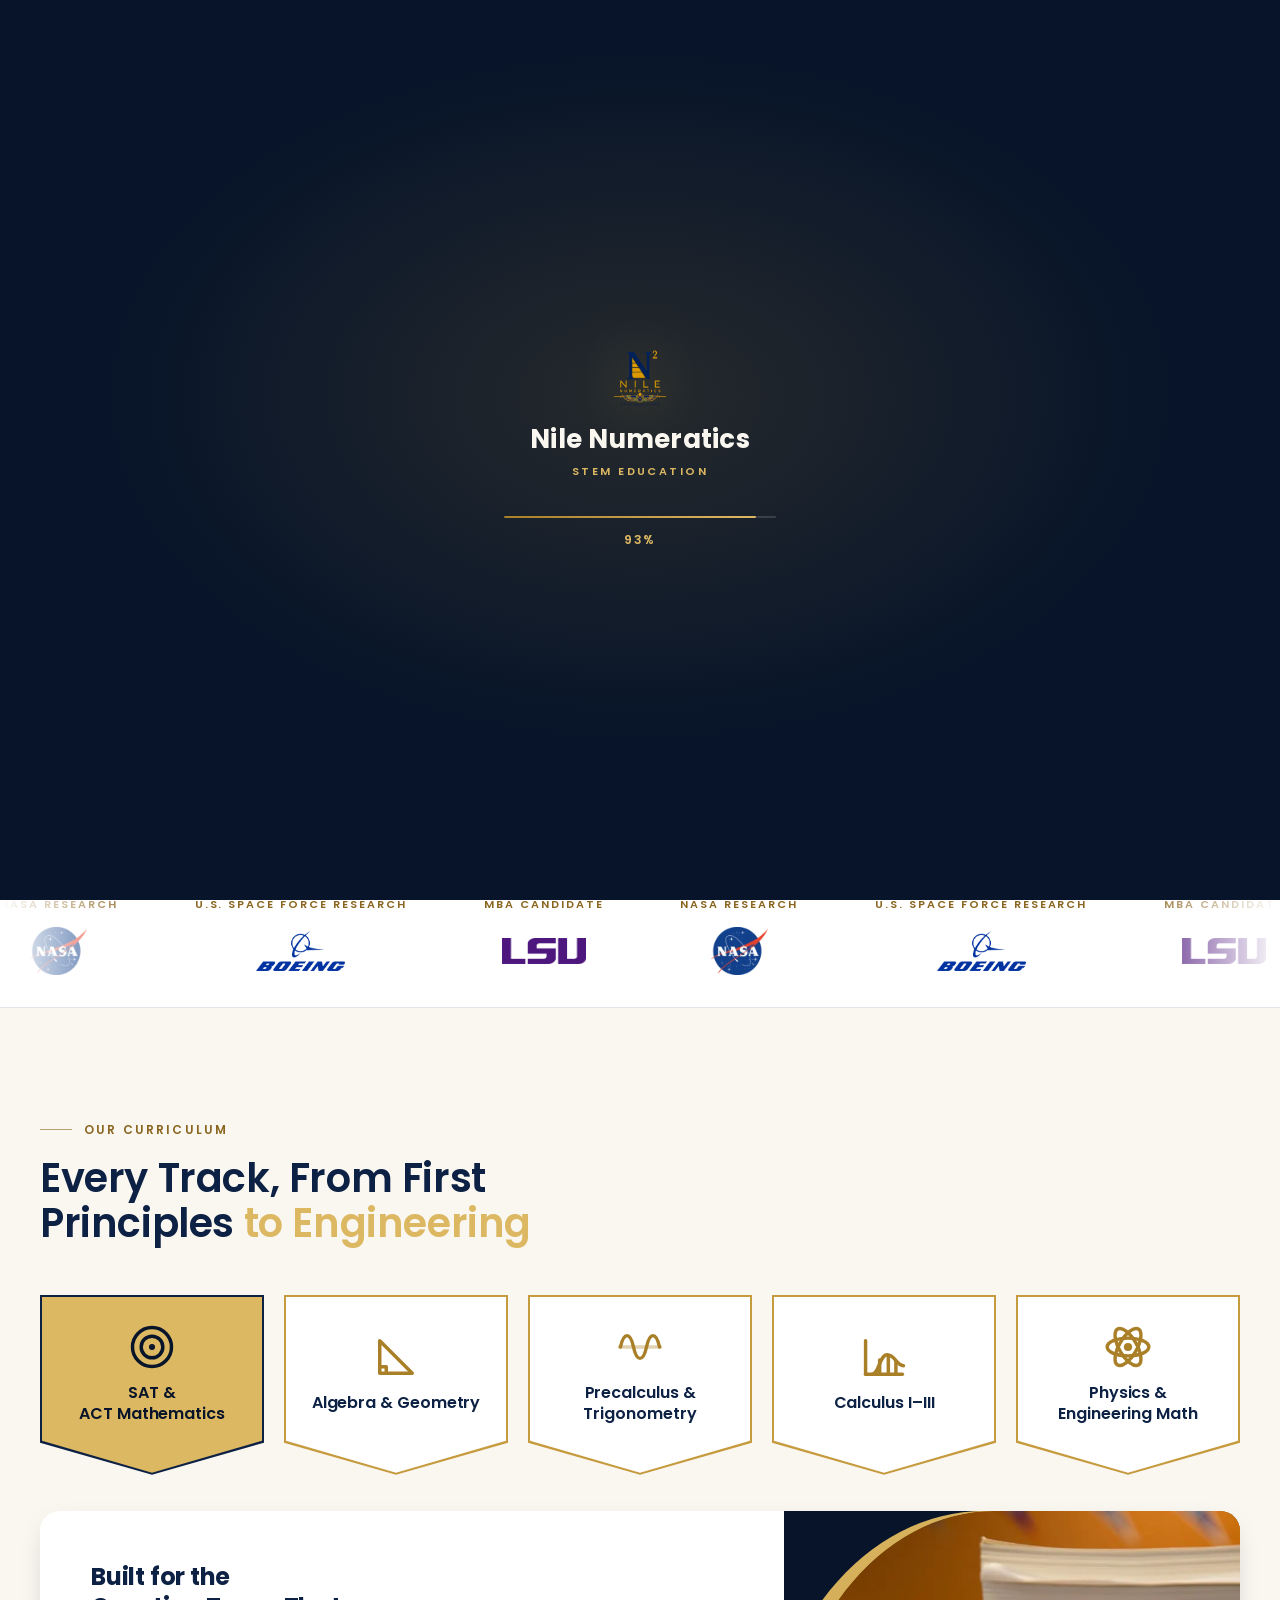
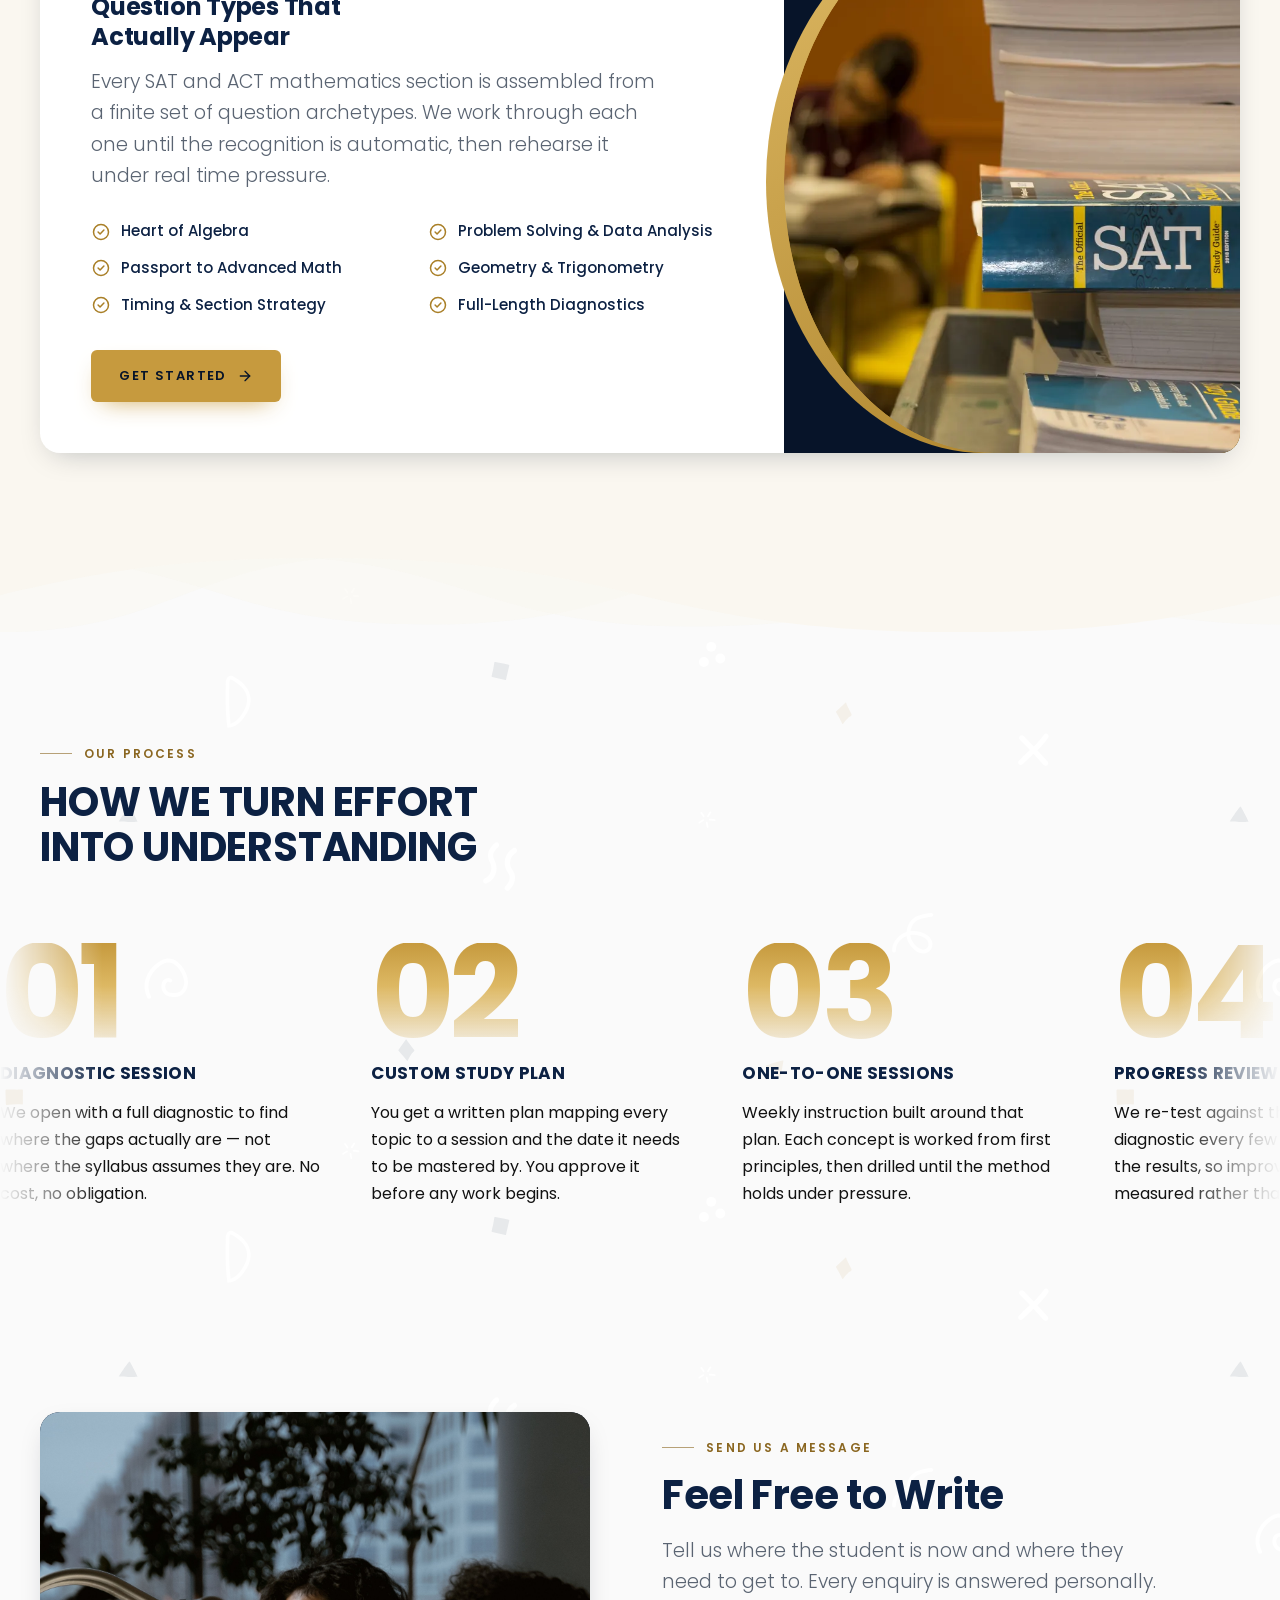
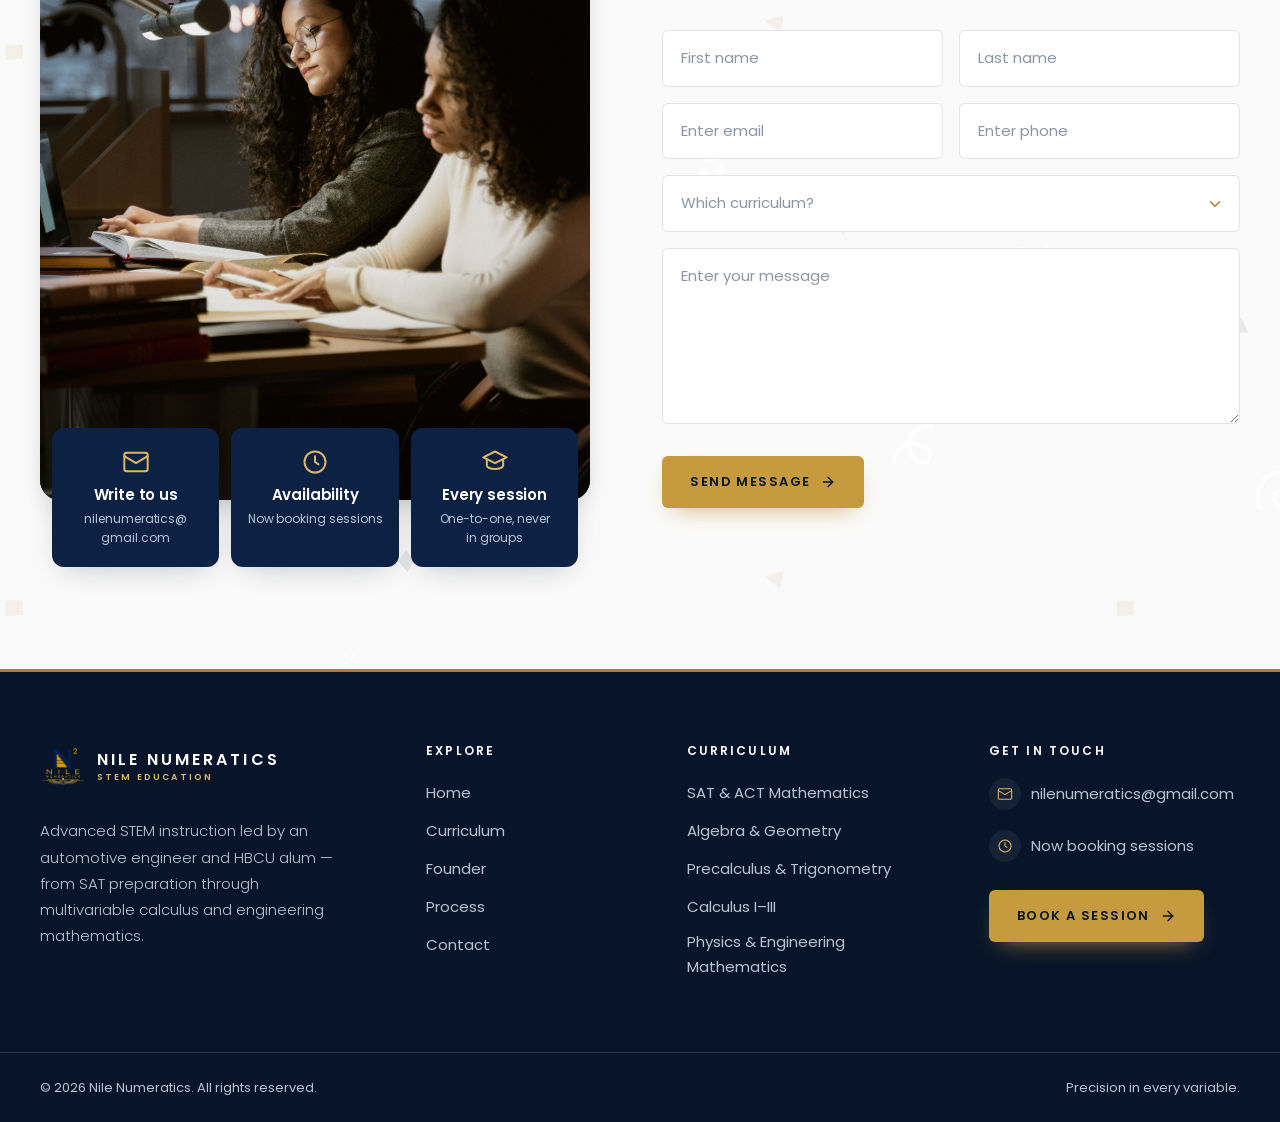
==== commit de6b97b8: "update" ====
--- a/index.html
+++ b/index.html
@@ -141,7 +141,7 @@
           <!-- Submenu of the founder page's sections. The parent stays a real
                link, so it still works without hover, script, or a pointer. -->
           <li class="nav__item nav__item--sub">
-            <a class="nav__link" href="founder.html" aria-haspopup="true">Founder</a>
+            <a class="nav__link nav__link--sub" href="founder.html" aria-haspopup="true">Founder<svg class="nav__caret" viewBox="0 0 24 24" fill="none" stroke="currentColor" stroke-width="2.4" stroke-linecap="round" stroke-linejoin="round" aria-hidden="true"><path d="m6 9 6 6 6-6"></path></svg></a>
             <ul class="subnav" role="list">
               <li><a class="subnav__link" href="founder.html#founder">The Founder</a></li>
               <li><a class="subnav__link" href="founder.html#mission">Our Mission</a></li>
@@ -664,7 +664,7 @@
            and are read inconsistently by screen readers.
            ========================================================== -->
       <section class="contact" id="contact">
-        <div class="container contact__grid">
+        <div class="container contact__grid" data-sticky-group>
 
           <div class="contact__media">
             <!-- Placeholder artwork. Swap this <img> for the real photograph;
--- a/css/global.css
+++ b/css/global.css
@@ -510,6 +510,26 @@
 
 .nav__link:hover, .nav__link[aria-current] { color: var(--gold-700); }
 
+/* Parent of the submenu: the caret is the visible cue that there is more
+   behind this item. Flex so the arrow sits on the text baseline row rather
+   than forcing the link to a new line. */
+.nav__link--sub {
+  display: flex;
+  align-items: center;
+  gap: 0.375rem;
+}
+
+.nav__caret {
+  width: 1em;
+  height: 1em;
+  flex-shrink: 0;
+  transition: transform var(--t-base);
+}
+
+/* In the mobile drawer the submenu is always open, so the caret points at
+   the list beneath it permanently. */
+.nav__item--sub .nav__caret { transform: rotate(180deg); }
+
 .nav__cta { display: flex; }
 .nav__cta .btn { width: 100%; }
 
@@ -629,6 +649,15 @@
   }
 
   .subnav__link:hover { background-color: var(--stone); }
+
+  /* Desktop: the caret points down at rest and flips up while the panel is
+     open, so its direction always matches what the menu is about to do. */
+  .nav__item--sub .nav__caret { transform: none; }
+
+  .nav__caret { width: 0.875rem; height: 0.875rem; }
+
+  .nav__item--sub:hover .nav__caret,
+  .nav__item--sub:focus-within .nav__caret { transform: rotate(180deg); }
 }
 
 /* -- Founder submenu ------------------------------------------------------
@@ -839,7 +868,34 @@
 }
 
 /* --------------------------------------------------------------------------
-   10. FOOTER  (site-wide — lives here, never in a page stylesheet)
+   10. STICKY COLUMN  (site-wide)
+
+   Where two columns hold very different amounts of content, the short one
+   finishes early and leaves a tall empty strip beside the long one. Marking
+   the pair [data-sticky-group] lets main.js pin whichever side is shorter,
+   so it travels down with the reader instead of scrolling away into blank
+   space.
+
+   The decision has to be made in script, not CSS: which side is shorter
+   differs per section (Education is the short one under Experience, Research
+   is the short one beside Leadership), and it also depends on whether the
+   short column actually fits the viewport — pinning something taller than
+   the screen would freeze content half off-screen.
+   -------------------------------------------------------------------------- */
+@media (min-width: 64rem) {
+  /* Columns size to their content rather than stretching to the row. A
+     stretched grid item fills its track, leaving a sticky child no room to
+     travel within. */
+  [data-sticky-group] > * { align-self: start; }
+
+  [data-sticky-group] > .is-sticky {
+    position: sticky;
+    top: calc(var(--header-h) + var(--topbar-h) + 1.5rem);
+  }
+}
+
+/* --------------------------------------------------------------------------
+   11. FOOTER  (site-wide — lives here, never in a page stylesheet)
    -------------------------------------------------------------------------- */
 .footer {
   background-color: var(--navy-900);
@@ -952,7 +1008,7 @@
 }
 
 /* --------------------------------------------------------------------------
-   11. MOTION PREFERENCES
+   12. MOTION PREFERENCES
    -------------------------------------------------------------------------- */
 @media (prefers-reduced-motion: reduce) {
   html { scroll-behavior: auto; }
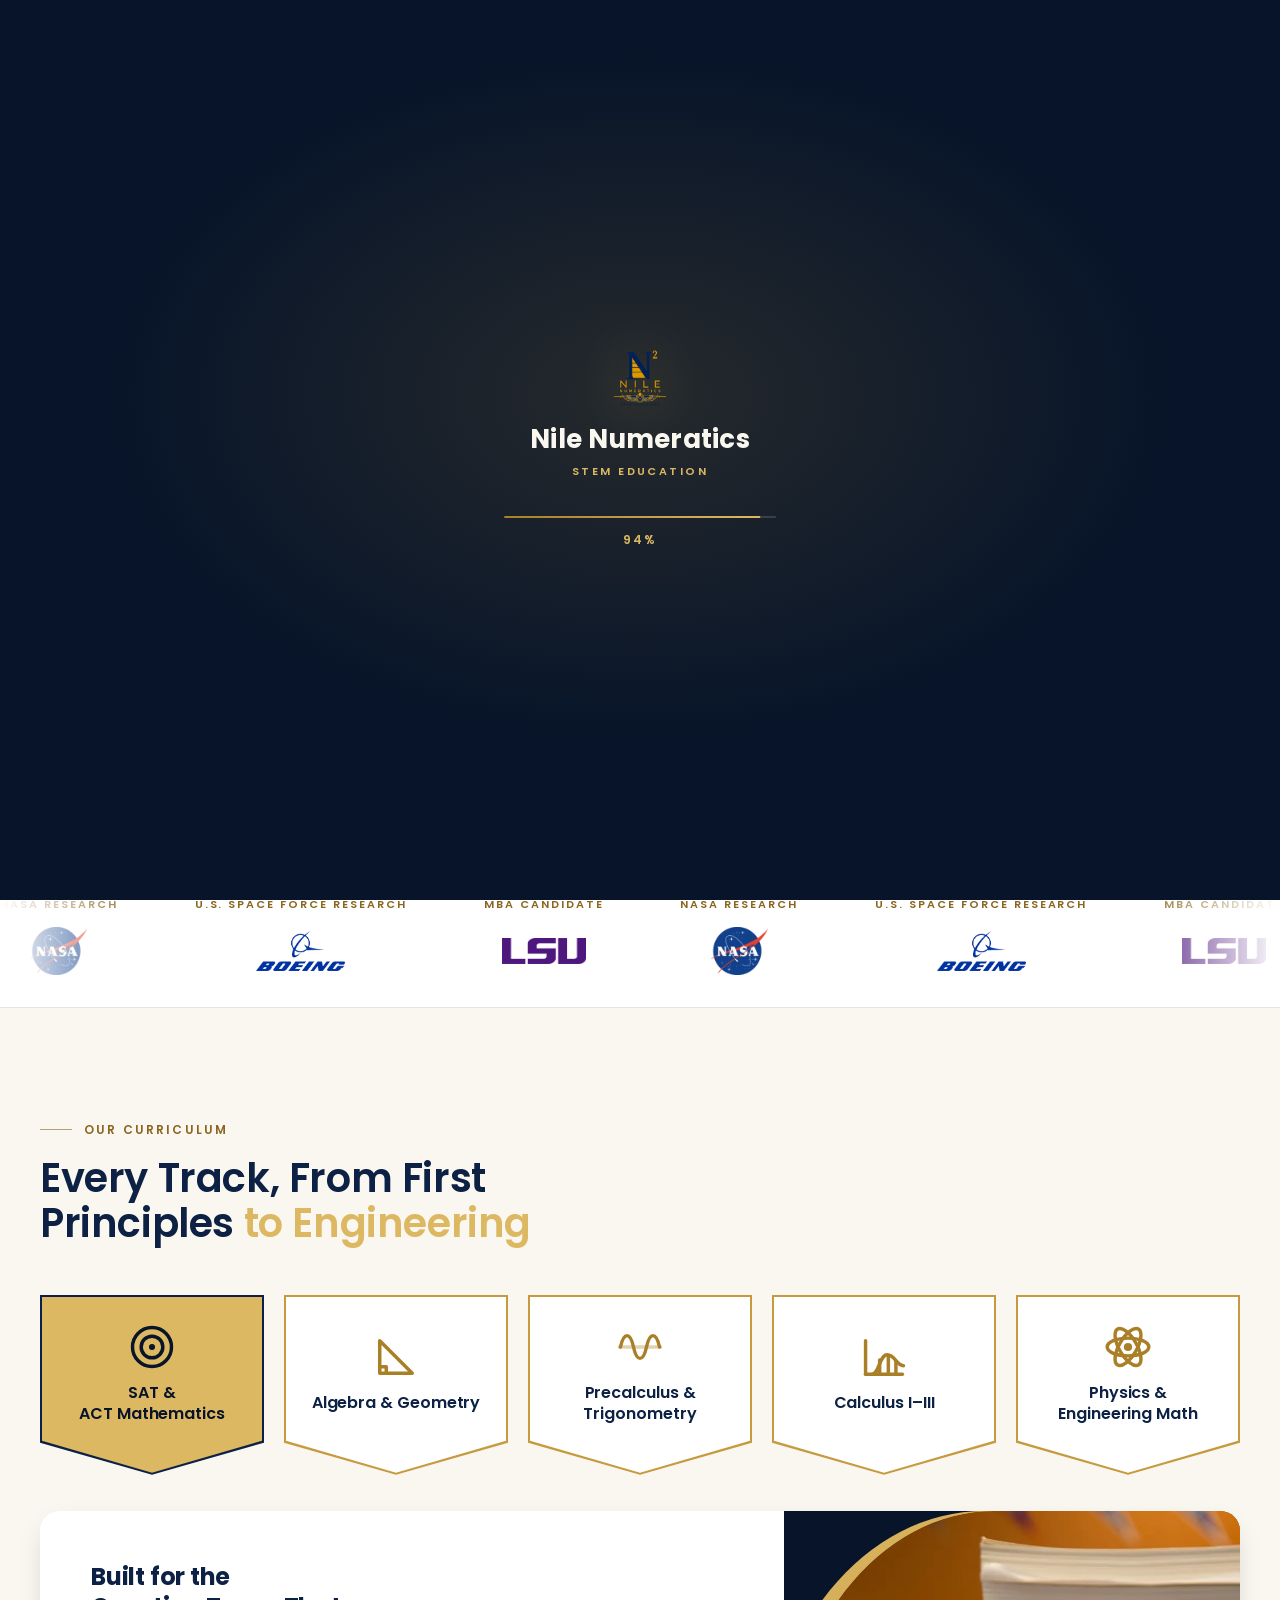
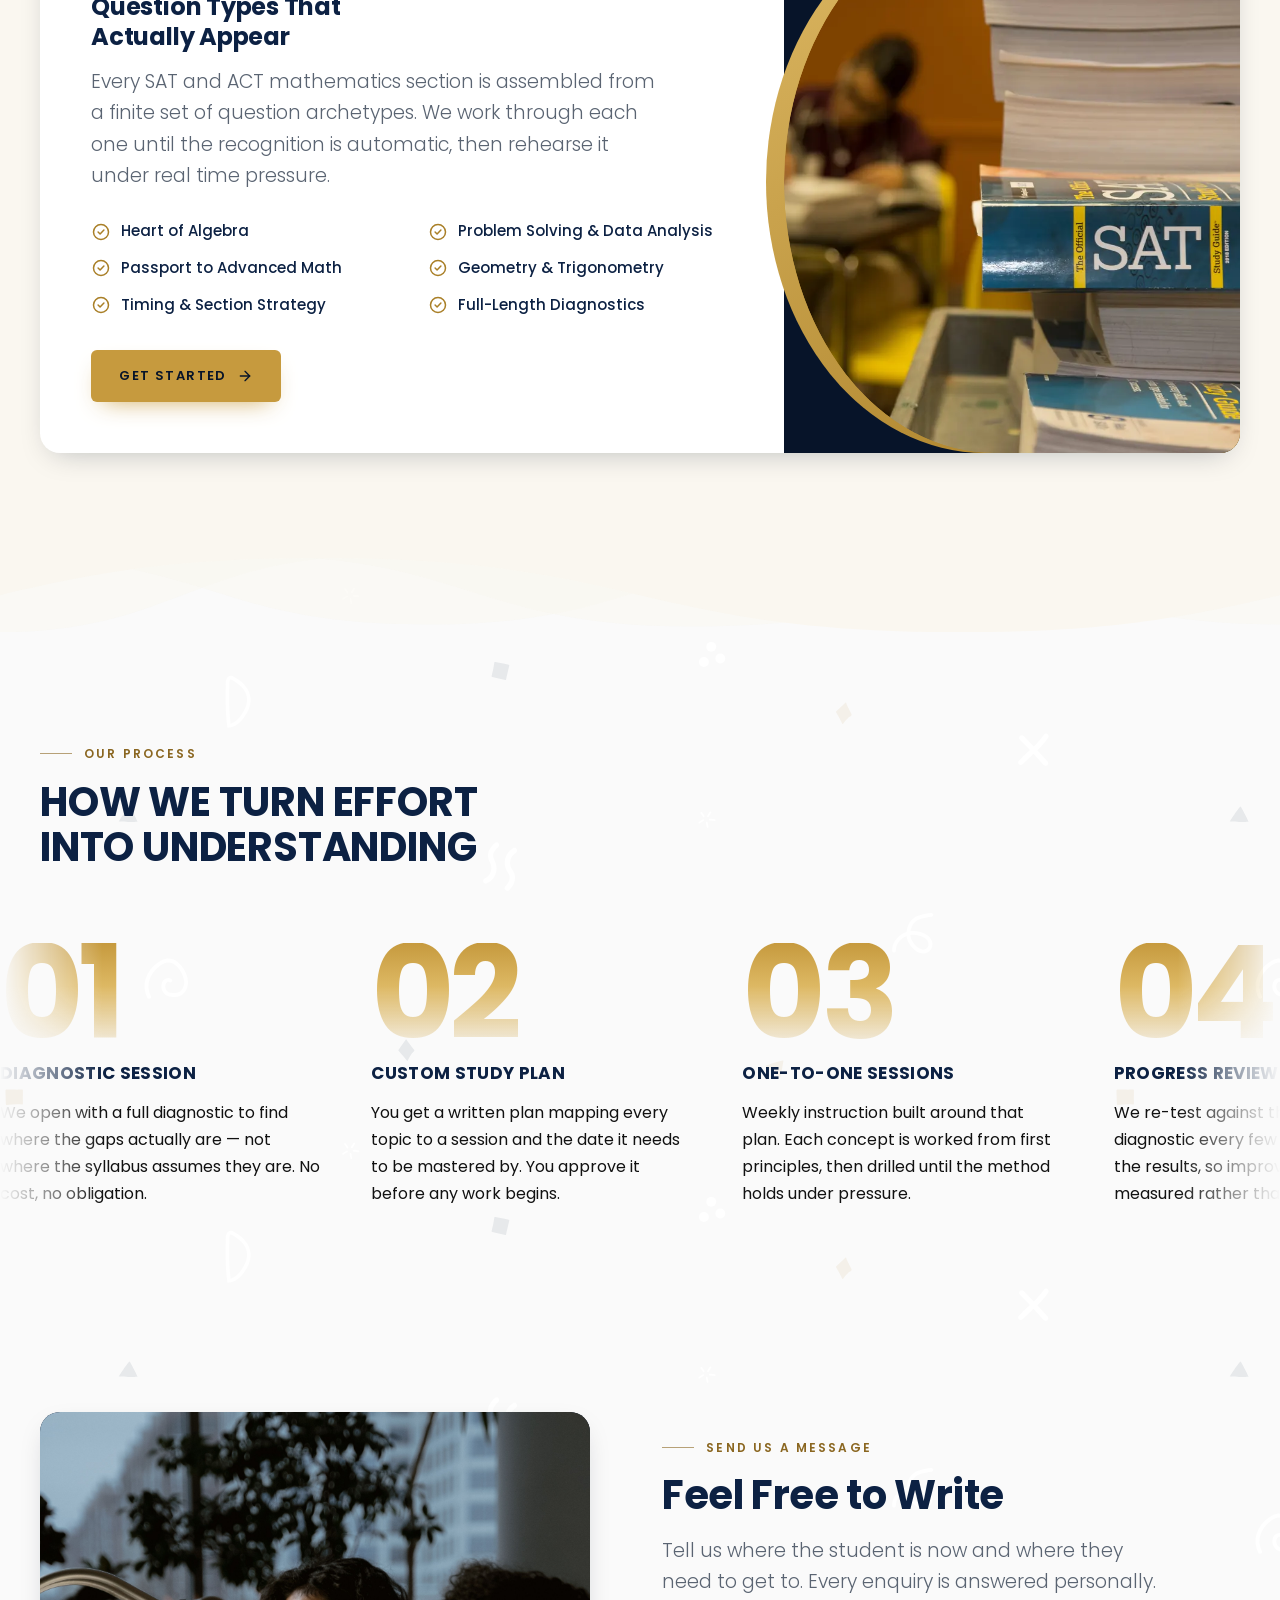
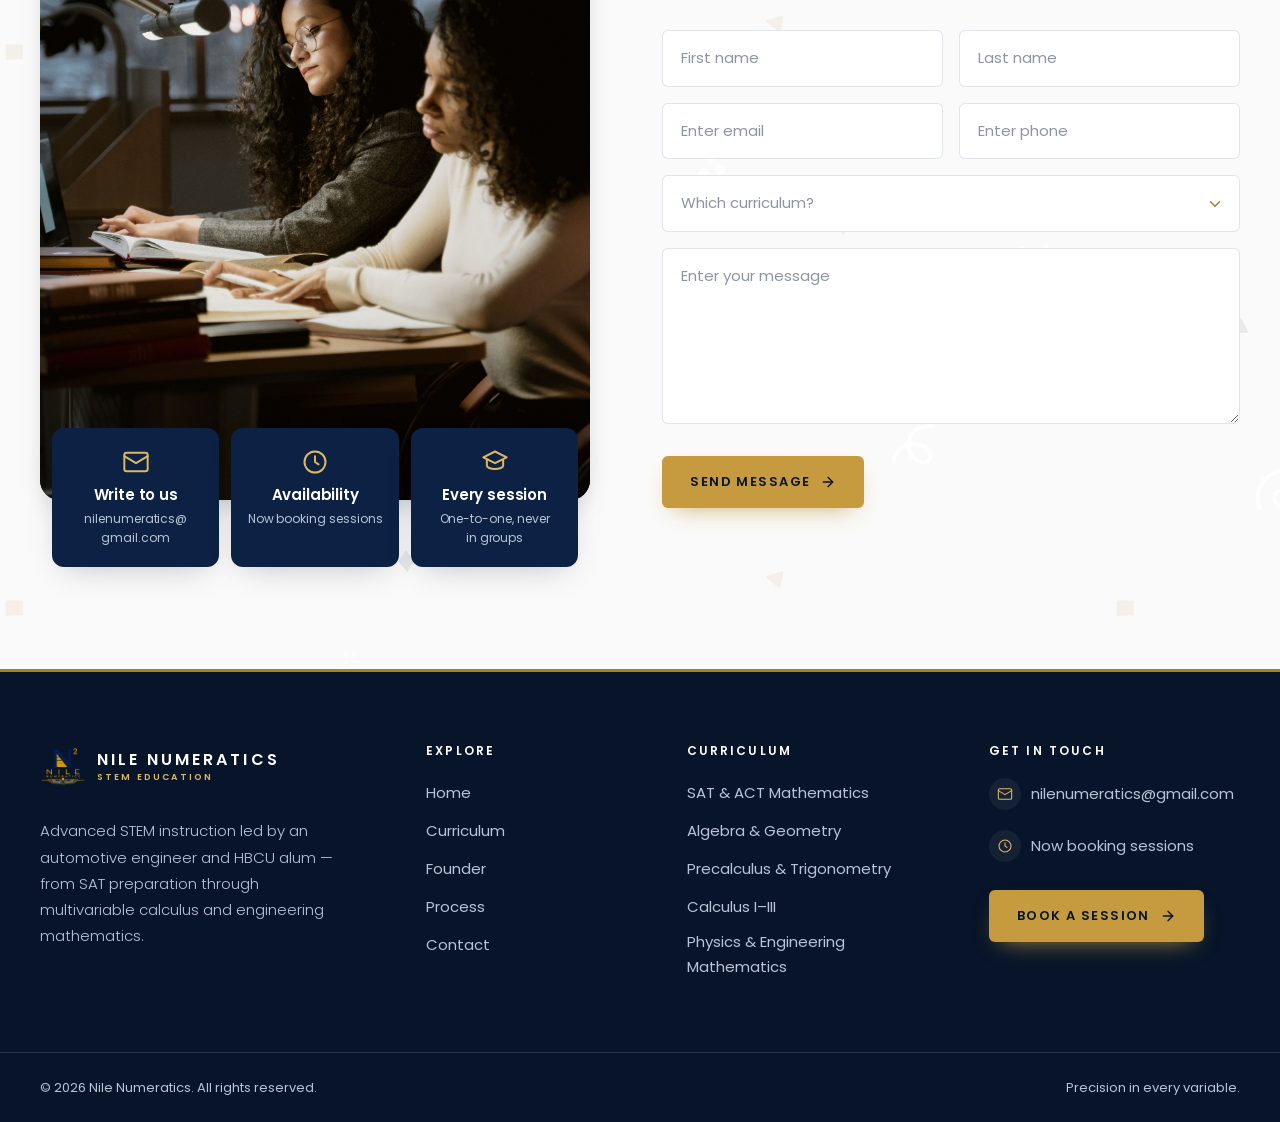
==== commit b02dcb54: "Update index.html" ====
--- a/index.html
+++ b/index.html
@@ -122,7 +122,7 @@
 
       <!-- Logo. The 50×50 PNG is a stand-in — swap for an SVG (or a 2x WebP
            inside a <picture>) as soon as a high-resolution file exists. -->
-      <a class="logo" href="/" aria-label="Nile Numeratics — home">
+      <a class="logo" href="#hero" aria-label="Nile Numeratics — home">
         <img class="logo__mark" src="images/logo-nile-numeratics.png" alt="" width="50" height="50" decoding="async" fetchpriority="high">
         <span class="logo__text">
           <span class="logo__name">Nile Numeratics</span>
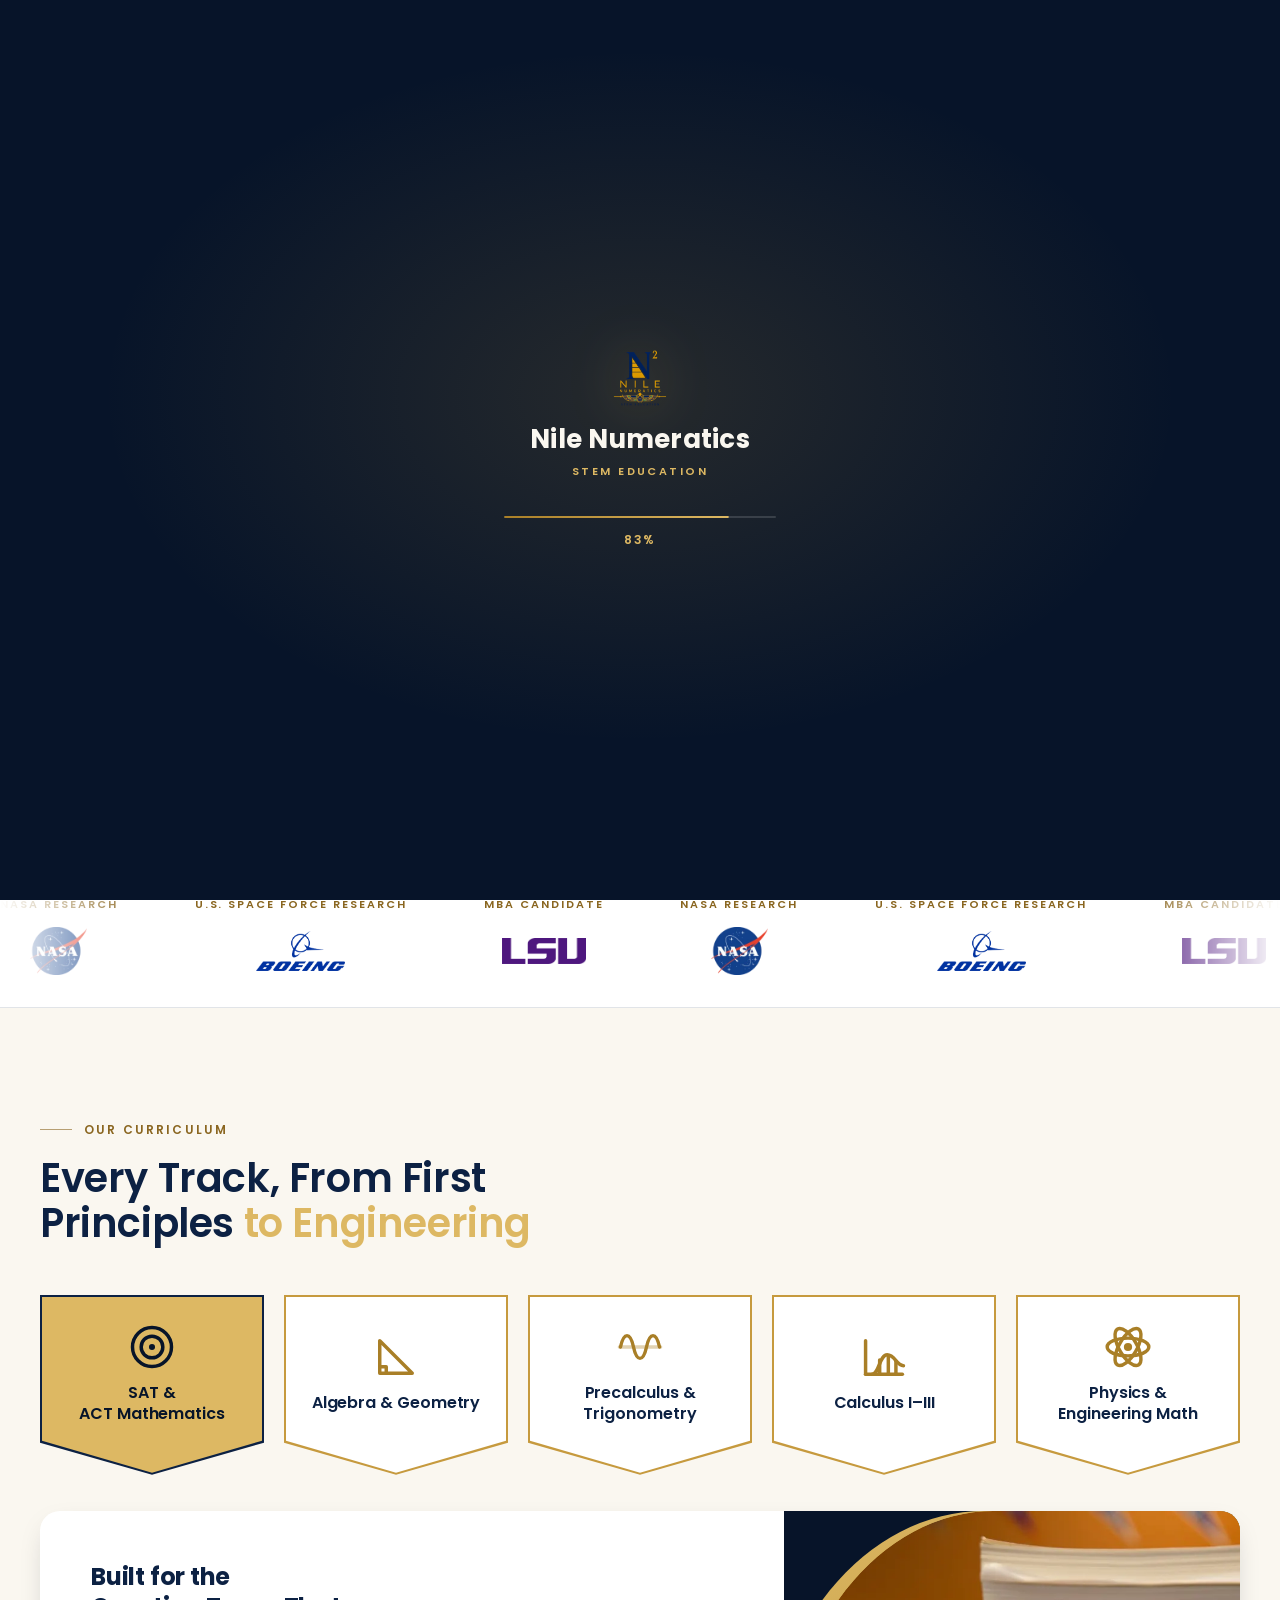
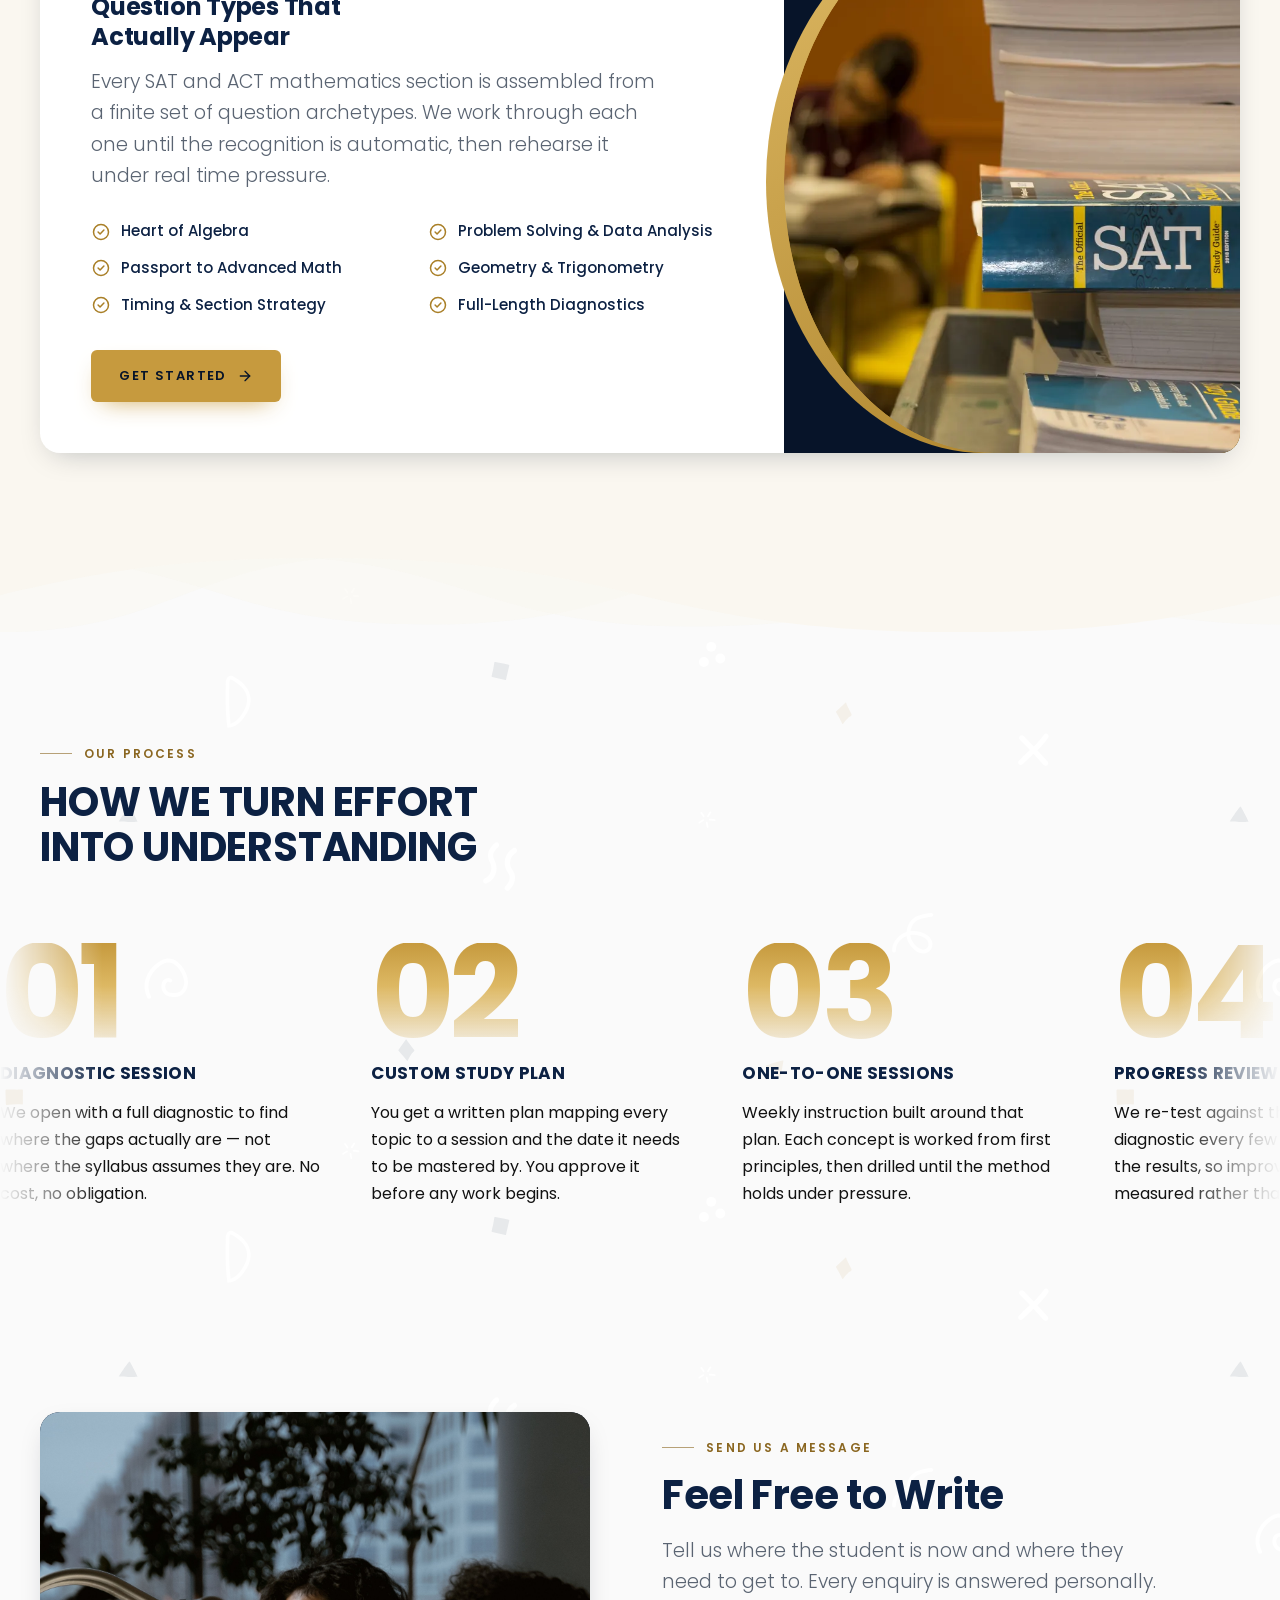
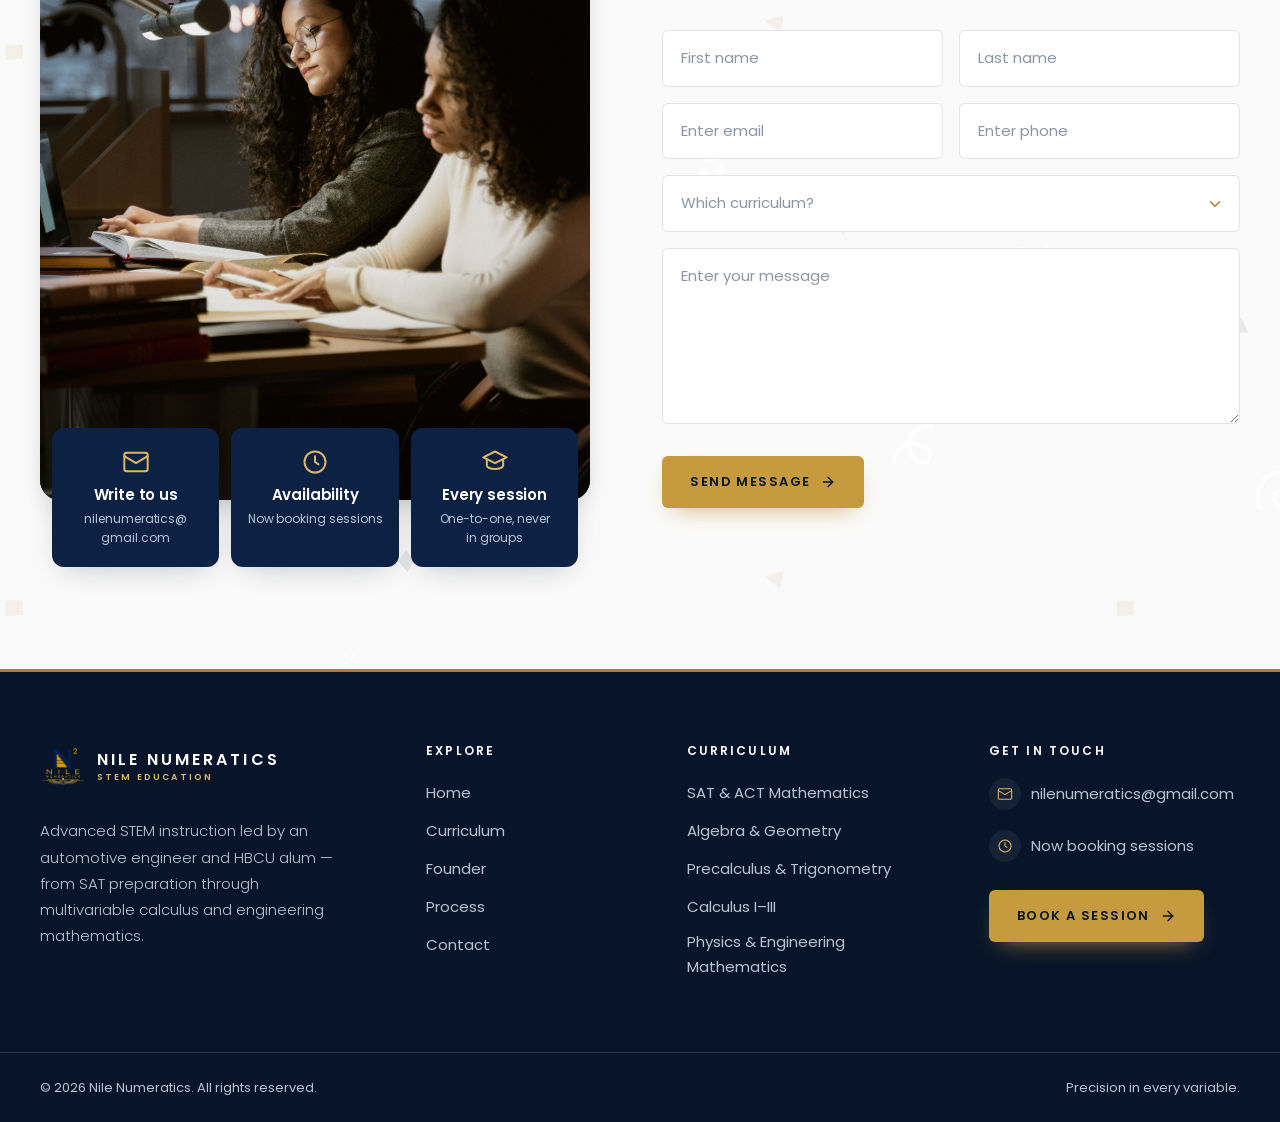
==== commit e11681e9: "Update" ====
--- a/index.html
+++ b/index.html
@@ -151,10 +151,9 @@
             </ul>
           </li>
           <li><a class="nav__link" href="#process">Process</a></li>
-          <li><a class="nav__link" href="#contact">Contact</a></li>
         </ul>
         <div class="nav__cta">
-          <a class="btn btn--gold" href="mailto:nilenumeratics@gmail.com">Book a Session</a>
+          <a class="btn btn--gold" href="#contact">Book a Session</a>
         </div>
       </nav>
 
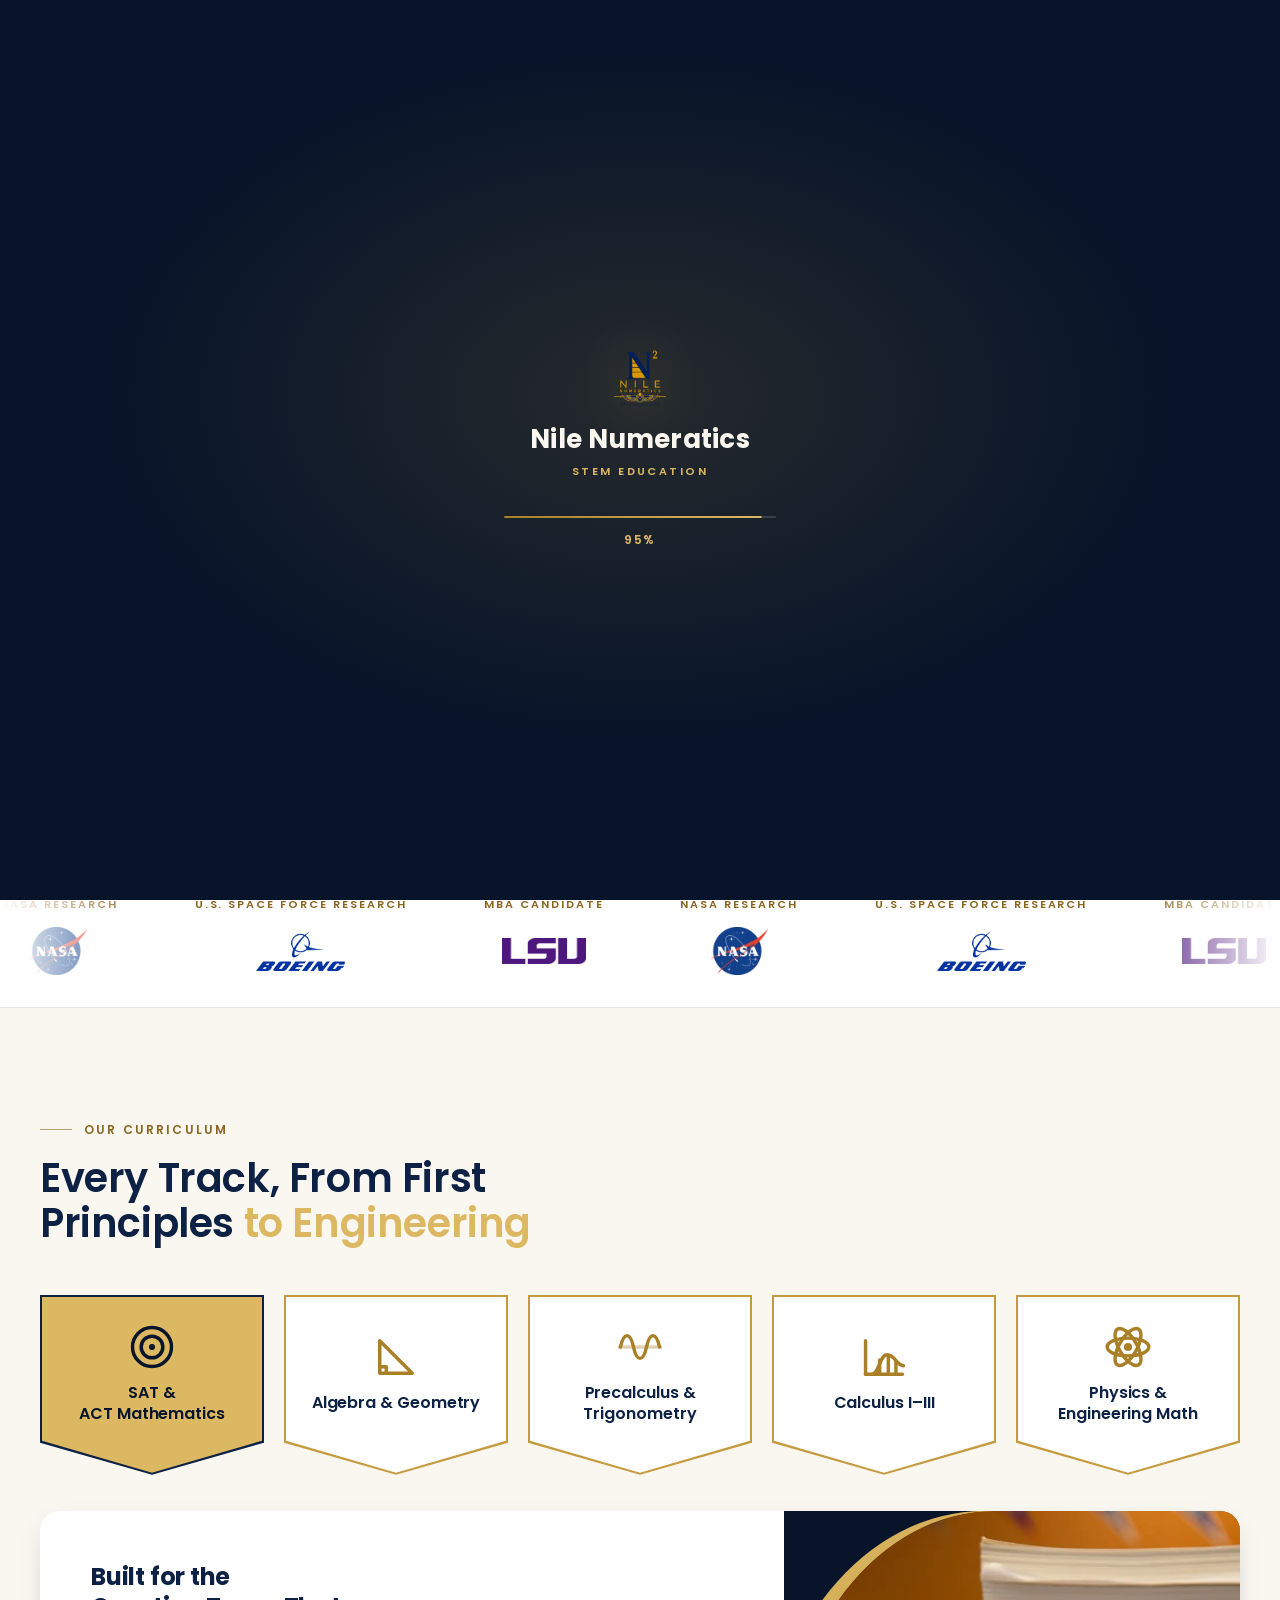
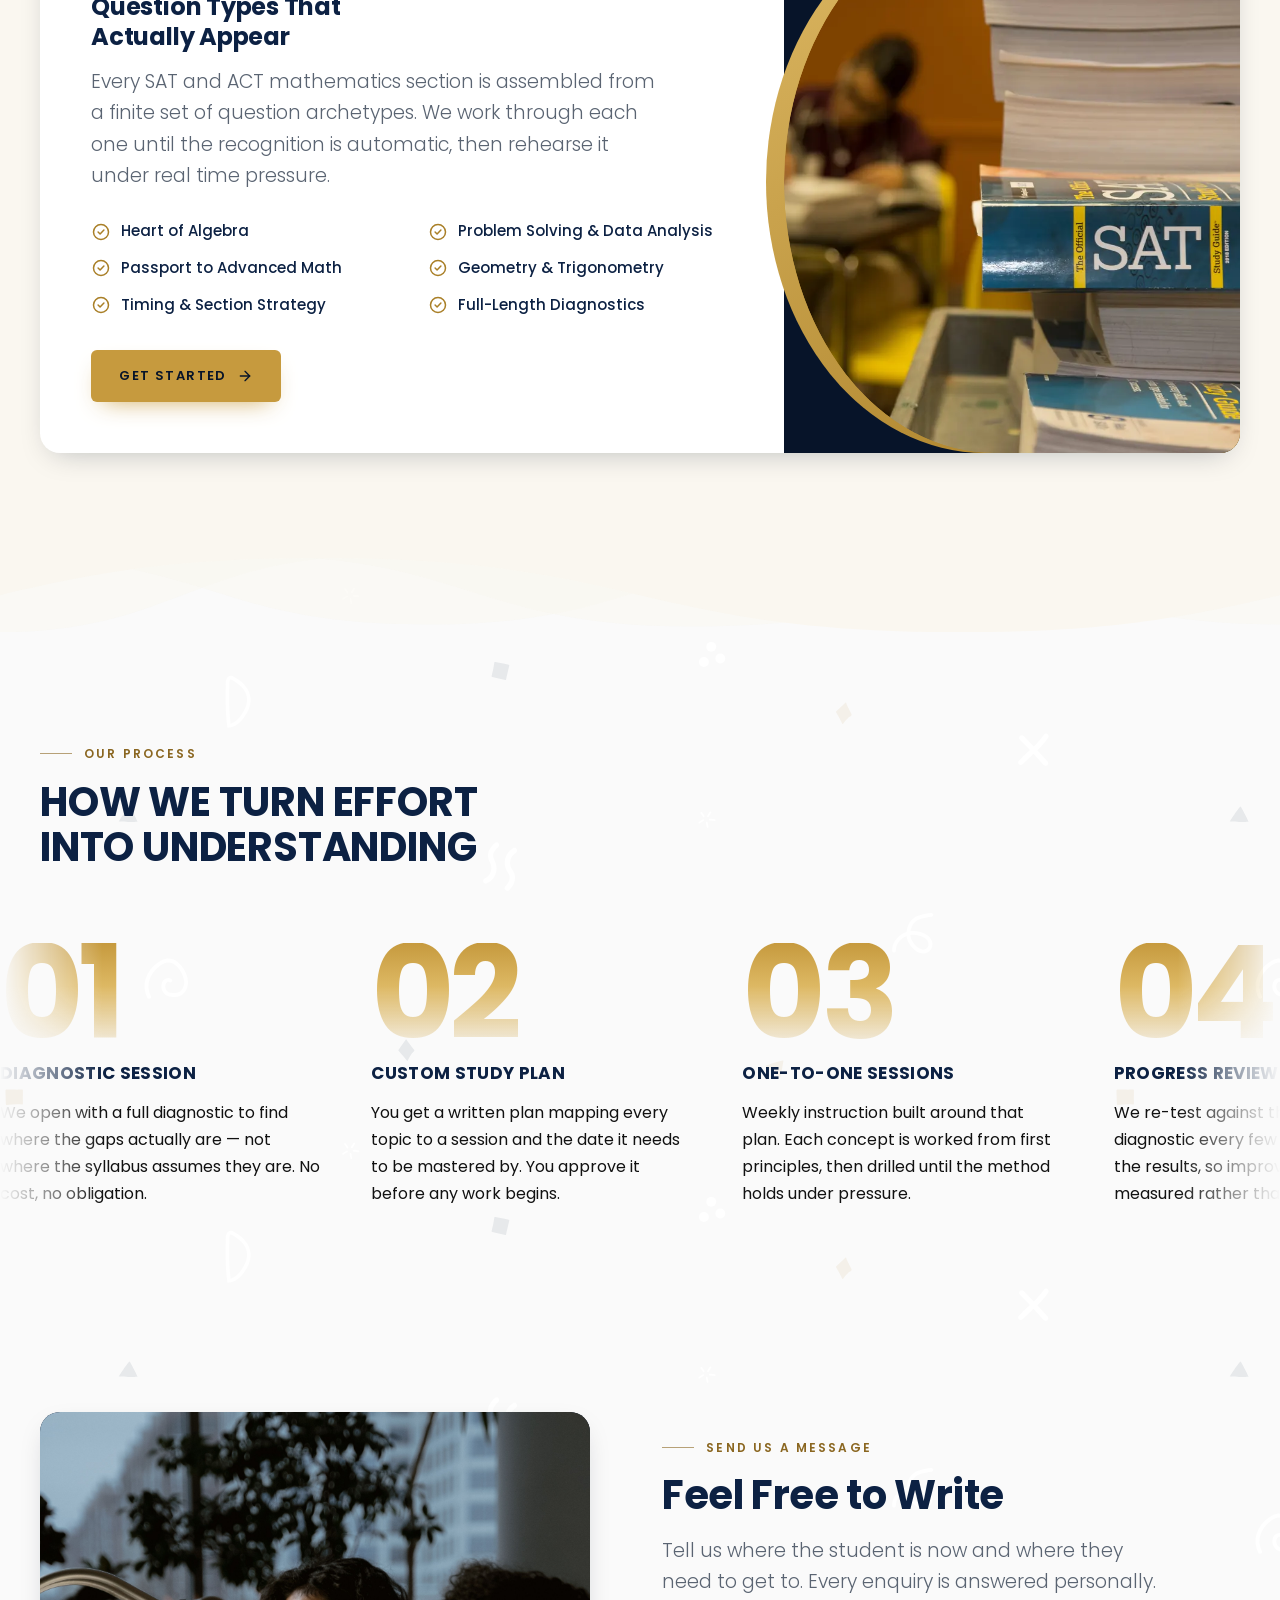
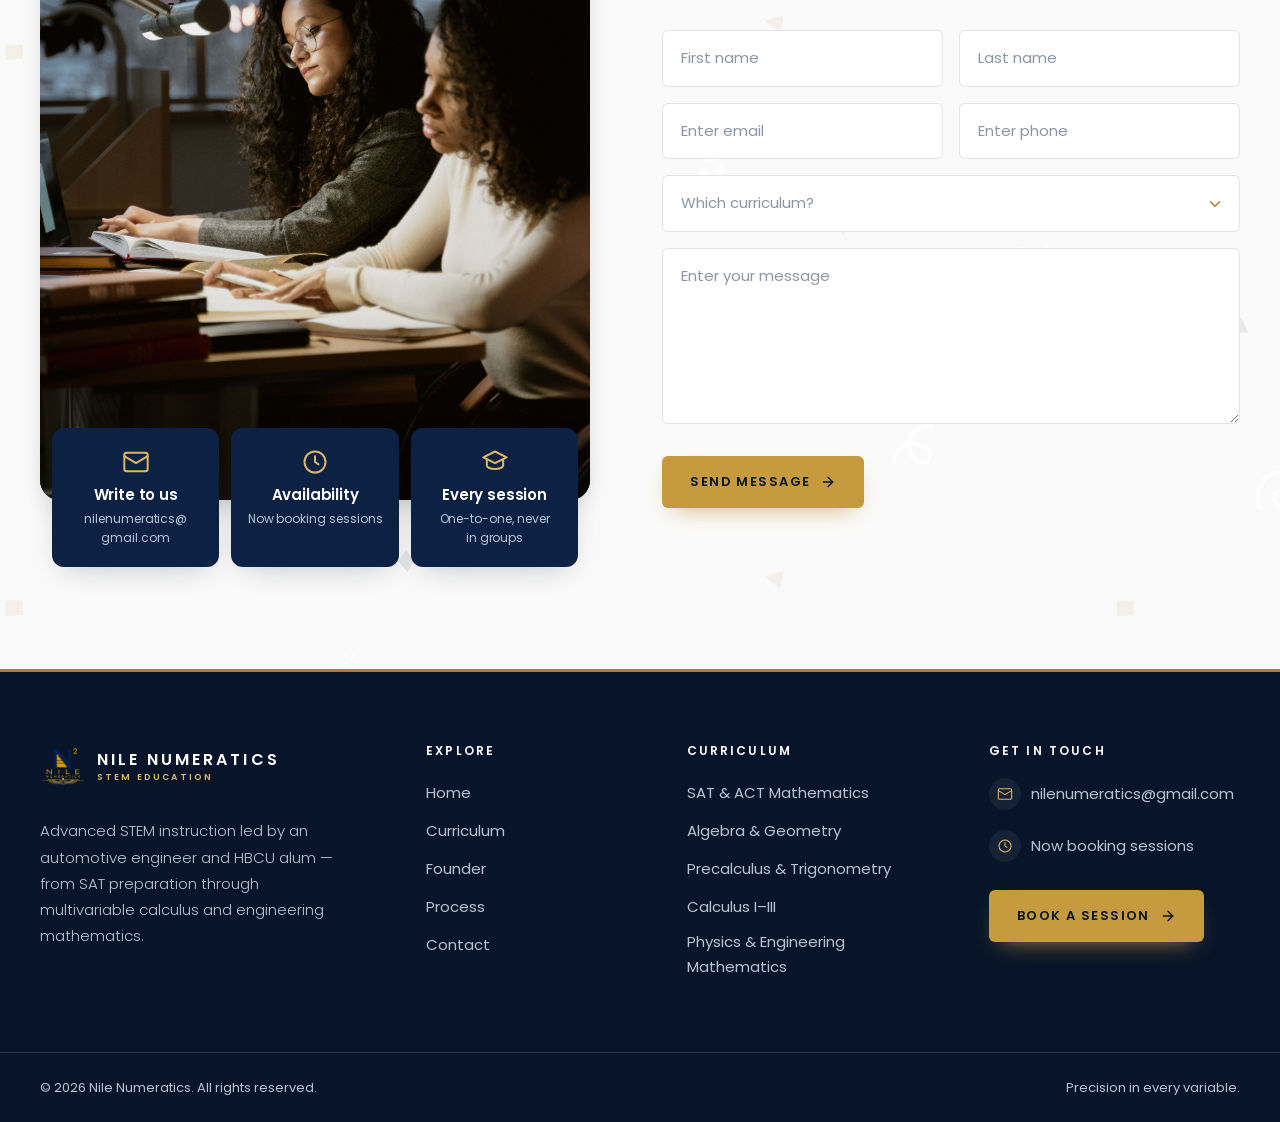
==== commit 2826b61c: "Update" ====
--- a/index.html
+++ b/index.html
@@ -8,6 +8,27 @@
   <meta name="theme-color" content="#071429">
   <link rel="canonical" href="https://nilenumeratics.com/">
   <link rel="icon" href="images/logo-nile-numeratics.png" type="image/png">
+
+  <!-- Link previews (Facebook, LinkedIn, iMessage, WhatsApp, Slack, X).
+       og:image must be an ABSOLUTE url — a relative path resolves against
+       the scraper, not the site, and the preview falls back to whatever
+       image the crawler happens to find first. 1200x630 is the ratio all of
+       them crop toward. -->
+  <meta property="og:type" content="website">
+  <meta property="og:site_name" content="Nile Numeratics">
+  <meta property="og:url" content="https://nilenumeratics.com/">
+  <meta property="og:title" content="Nile Numeratics | STEM Education &amp; Advanced Math Tutoring">
+  <meta property="og:description" content="Advanced STEM instruction led by an automotive engineer and HBCU alum. One-to-one tutoring from SAT mathematics through multivariable calculus.">
+  <meta property="og:image" content="https://nilenumeratics.com/images/og-nile-numeratics.jpg">
+  <meta property="og:image:width" content="1200">
+  <meta property="og:image:height" content="630">
+  <meta property="og:image:alt" content="Nile Numeratics — STEM Education">
+
+  <meta name="twitter:card" content="summary_large_image">
+  <meta name="twitter:title" content="Nile Numeratics | STEM Education &amp; Advanced Math Tutoring">
+  <meta name="twitter:description" content="Advanced STEM instruction led by an automotive engineer and HBCU alum. One-to-one tutoring from SAT mathematics through multivariable calculus.">
+  <meta name="twitter:image" content="https://nilenumeratics.com/images/og-nile-numeratics.jpg">
+
 
 
   <!-- Self-hosted Poppins. These four weights all paint above the fold, so
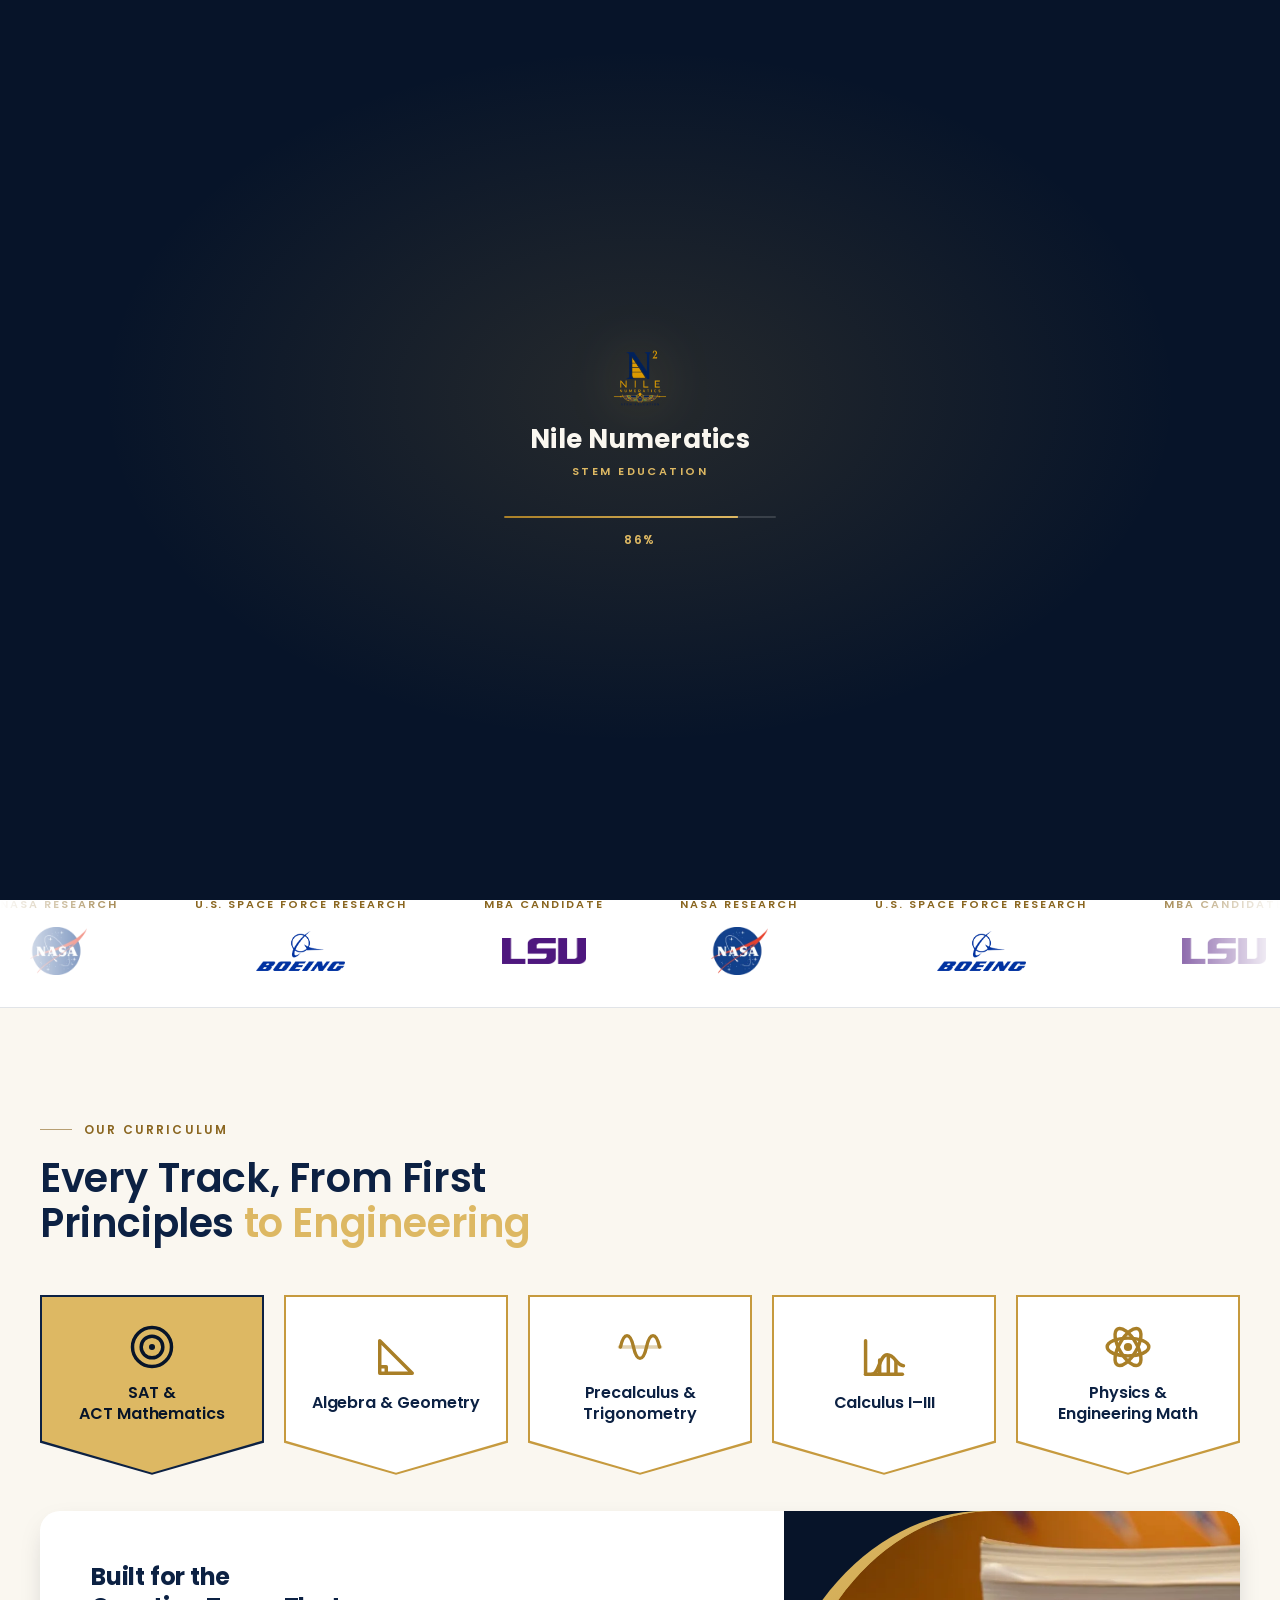
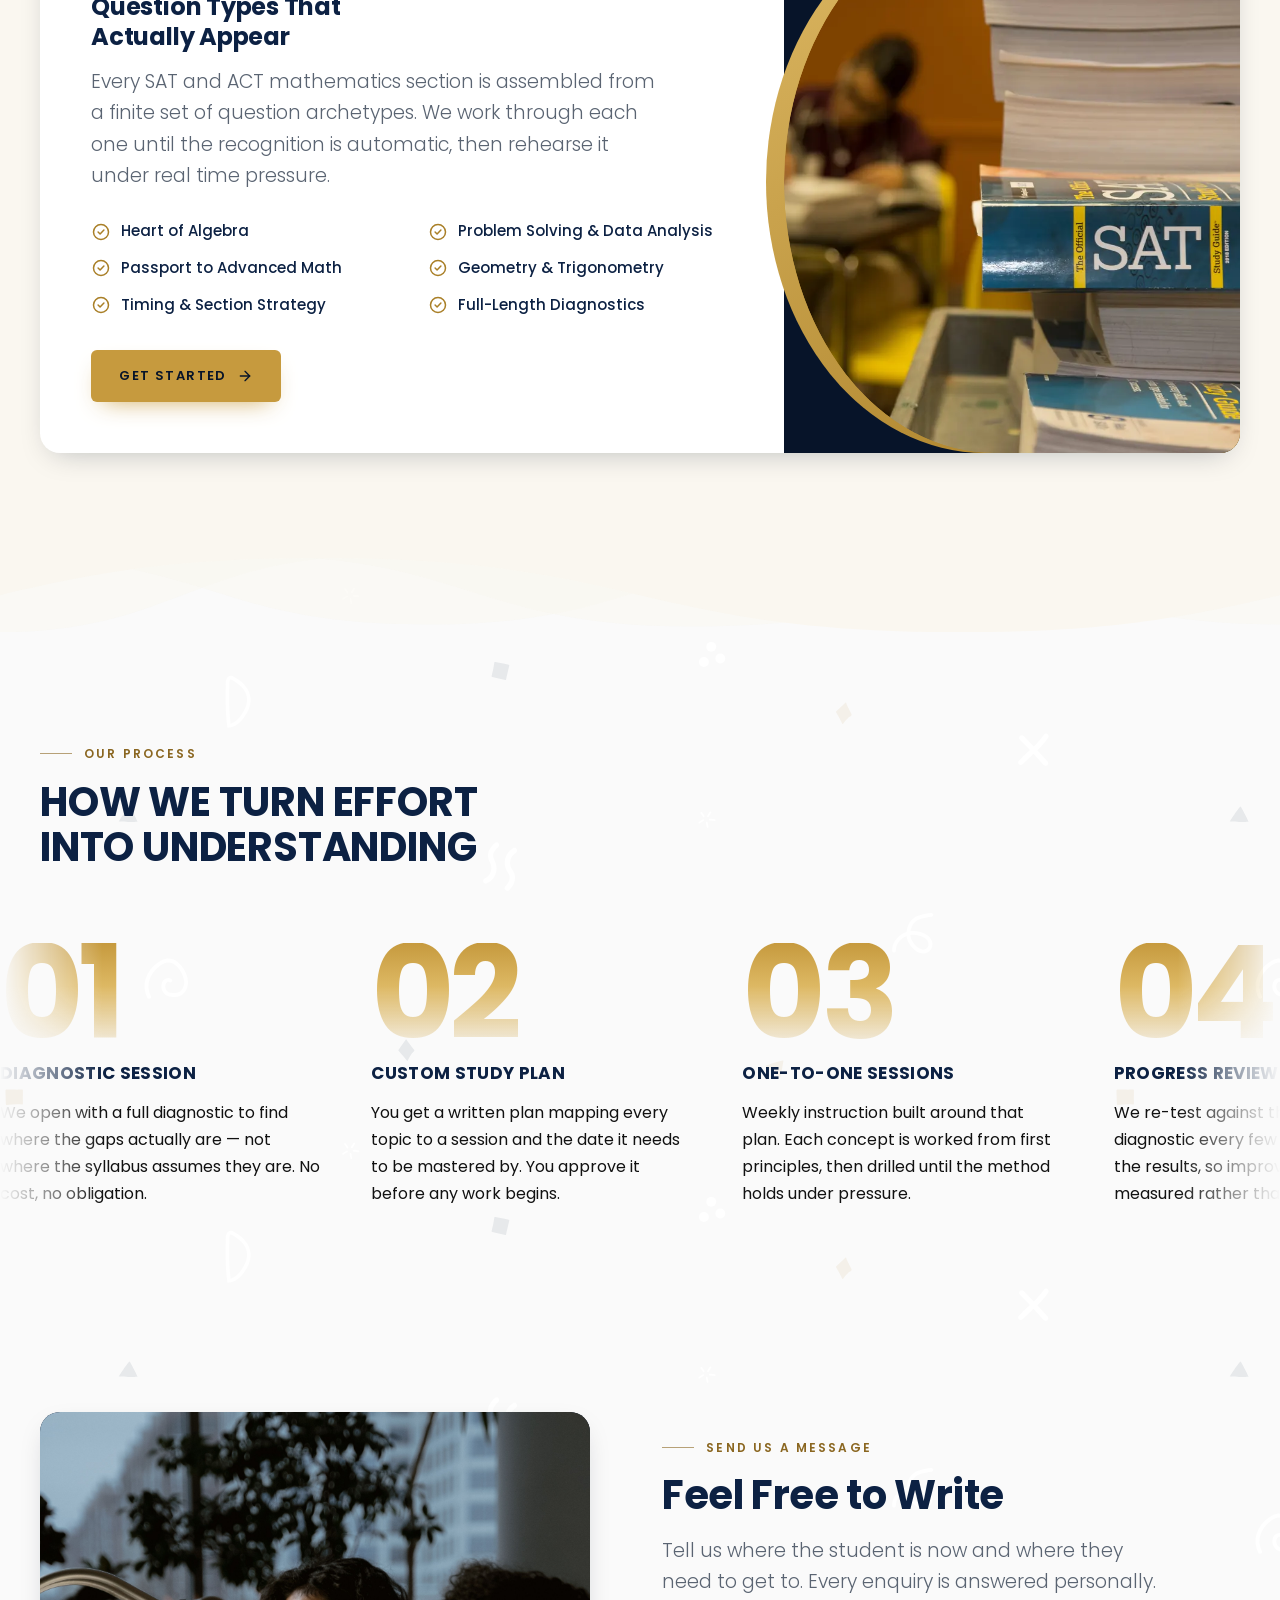
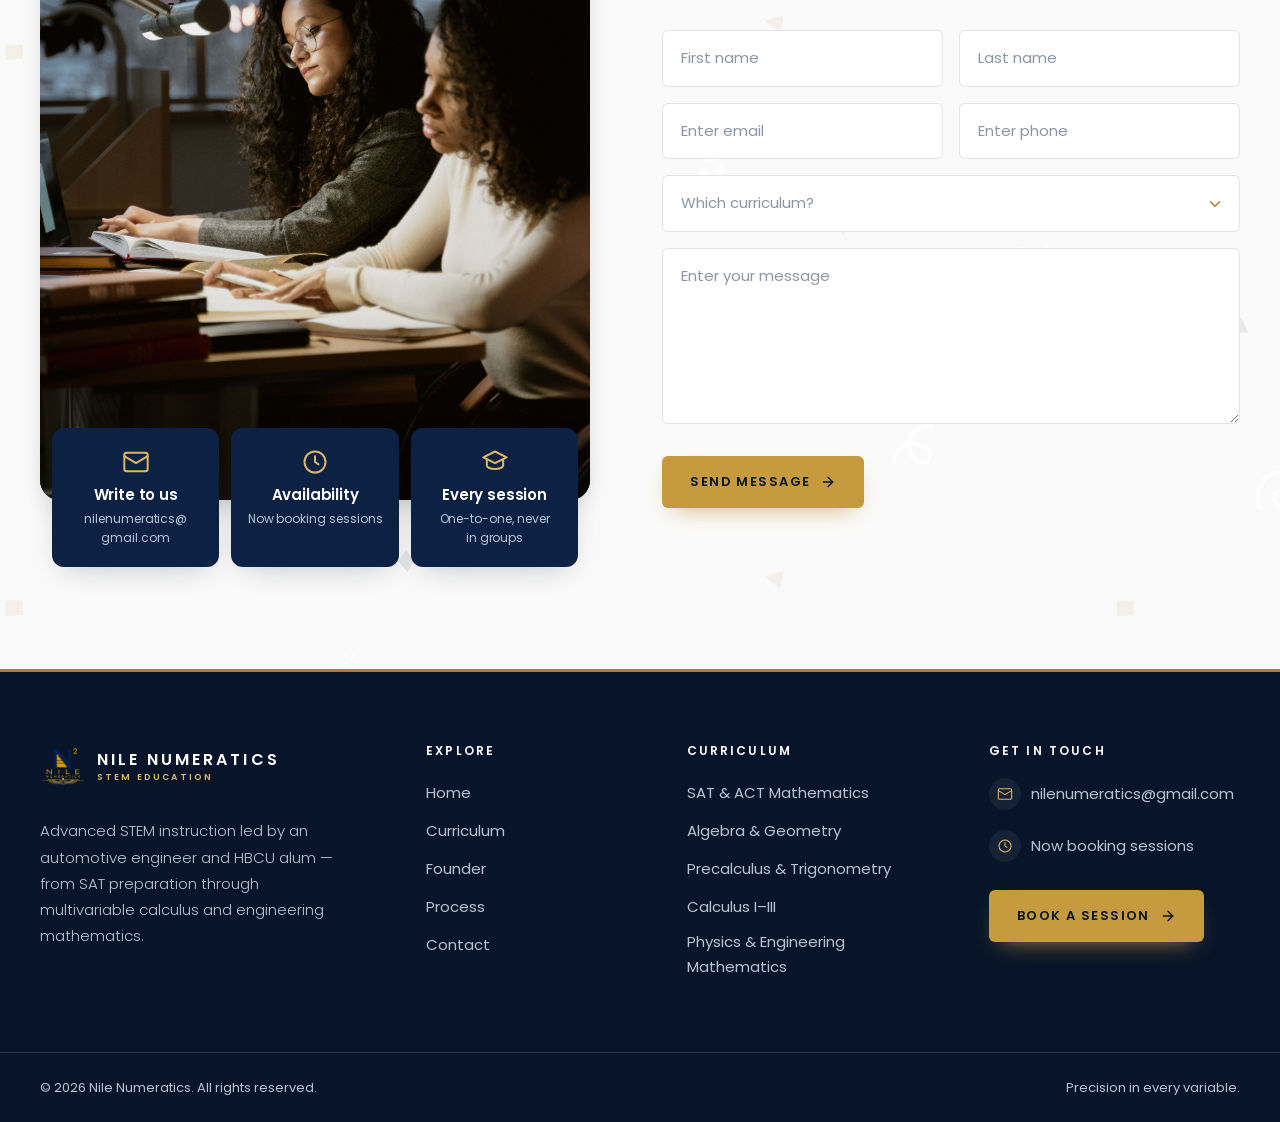
==== commit fa2c368a: "Update" ====
--- a/index.html
+++ b/index.html
@@ -162,8 +162,17 @@
           <!-- Submenu of the founder page's sections. The parent stays a real
                link, so it still works without hover, script, or a pointer. -->
           <li class="nav__item nav__item--sub">
-            <a class="nav__link nav__link--sub" href="founder.html" aria-haspopup="true">Founder<svg class="nav__caret" viewBox="0 0 24 24" fill="none" stroke="currentColor" stroke-width="2.4" stroke-linecap="round" stroke-linejoin="round" aria-hidden="true"><path d="m6 9 6 6 6-6"></path></svg></a>
-            <ul class="subnav" role="list">
+            <!-- The label stays a plain link to the founder page; the caret is a
+                 separate button that only expands the list. Merging the two would
+                 mean a tap could either navigate or expand, and the user cannot
+                 tell which they are about to get. -->
+            <span class="nav__row">
+              <a class="nav__link nav__link--sub" href="founder.html">Founder</a>
+              <button class="nav__sub-toggle" type="button"
+                      aria-expanded="false" aria-controls="founder-submenu"
+                      aria-label="Show founder page sections"><svg class="nav__caret" viewBox="0 0 24 24" fill="none" stroke="currentColor" stroke-width="2.4" stroke-linecap="round" stroke-linejoin="round" aria-hidden="true"><path d="m6 9 6 6 6-6"></path></svg></button>
+            </span>
+            <ul class="subnav" id="founder-submenu" role="list">
               <li><a class="subnav__link" href="founder.html#founder">The Founder</a></li>
               <li><a class="subnav__link" href="founder.html#mission">Our Mission</a></li>
               <li><a class="subnav__link" href="founder.html#experience">Experience &amp; Education</a></li>
@@ -172,6 +181,7 @@
             </ul>
           </li>
           <li><a class="nav__link" href="#process">Process</a></li>
+          <li><a class="nav__link" href="#contact">Contact</a></li>
         </ul>
         <div class="nav__cta">
           <a class="btn btn--gold" href="#contact">Book a Session</a>
--- a/css/global.css
+++ b/css/global.css
@@ -510,25 +510,57 @@
 
 .nav__link:hover, .nav__link[aria-current] { color: var(--gold-700); }
 
-/* Parent of the submenu: the caret is the visible cue that there is more
-   behind this item. Flex so the arrow sits on the text baseline row rather
-   than forcing the link to a new line. */
-.nav__link--sub {
+/* Label and caret-button share a row. */
+.nav__row {
   display: flex;
   align-items: center;
-  gap: 0.375rem;
-}
+  gap: 0.5rem;
+}
+
+.nav__sub-toggle {
+  display: grid;
+  place-items: center;
+  /* Meets the 44px minimum touch target — the caret glyph alone is far
+     smaller than a thumb. */
+  width: 2.75rem;
+  height: 2.75rem;
+  margin-left: -0.25rem;
+  color: var(--ink);
+  transition: color var(--t-fast);
+}
+
+.nav__sub-toggle:hover { color: var(--gold-700); }
 
 .nav__caret {
-  width: 1em;
-  height: 1em;
+  width: 1.125rem;
+  height: 1.125rem;
   flex-shrink: 0;
   transition: transform var(--t-base);
 }
 
-/* In the mobile drawer the submenu is always open, so the caret points at
-   the list beneath it permanently. */
-.nav__item--sub .nav__caret { transform: rotate(180deg); }
+/* -- Mobile drawer: collapsed until tapped --
+   visibility, not just max-height. Height alone clips the links visually but
+   leaves them focusable, so a keyboard user would tab into a closed menu. */
+.nav__item--sub .subnav {
+  max-height: 0;
+  margin-top: 0;
+  opacity: 0;
+  visibility: hidden;
+  overflow: hidden;
+  border-left-color: transparent;
+  transition: max-height 0.35s var(--ease), opacity 0.25s var(--ease),
+              margin-top 0.35s var(--ease), visibility 0.35s var(--ease);
+}
+
+.nav__item--sub.is-open .subnav {
+  max-height: 22rem;
+  margin-top: 0.5rem;
+  opacity: 1;
+  visibility: visible;
+  border-left-color: var(--hairline);
+}
+
+.nav__item--sub.is-open .nav__caret { transform: rotate(180deg); }
 
 .nav__cta { display: flex; }
 .nav__cta .btn { width: 100%; }
@@ -650,11 +682,27 @@
 
   .subnav__link:hover { background-color: var(--stone); }
 
-  /* Desktop: the caret points down at rest and flips up while the panel is
-     open, so its direction always matches what the menu is about to do. */
+  /* Desktop: hover drives the panel, so the collapse rules above are undone
+     and the caret is purely an indicator. */
+  .nav__item--sub .subnav {
+    max-height: none;
+    overflow: visible;
+    margin-top: 0;
+    border-left-color: transparent;
+  }
+
+  .nav__sub-toggle {
+    width: auto;
+    height: auto;
+    margin-left: 0;
+    /* Nothing to toggle here — the pointer already opens it on hover, and a
+       click that appeared to do nothing would read as broken. */
+    pointer-events: none;
+  }
+
+  .nav__caret { width: 0.875rem; height: 0.875rem; }
+
   .nav__item--sub .nav__caret { transform: none; }
-
-  .nav__caret { width: 0.875rem; height: 0.875rem; }
 
   .nav__item--sub:hover .nav__caret,
   .nav__item--sub:focus-within .nav__caret { transform: rotate(180deg); }
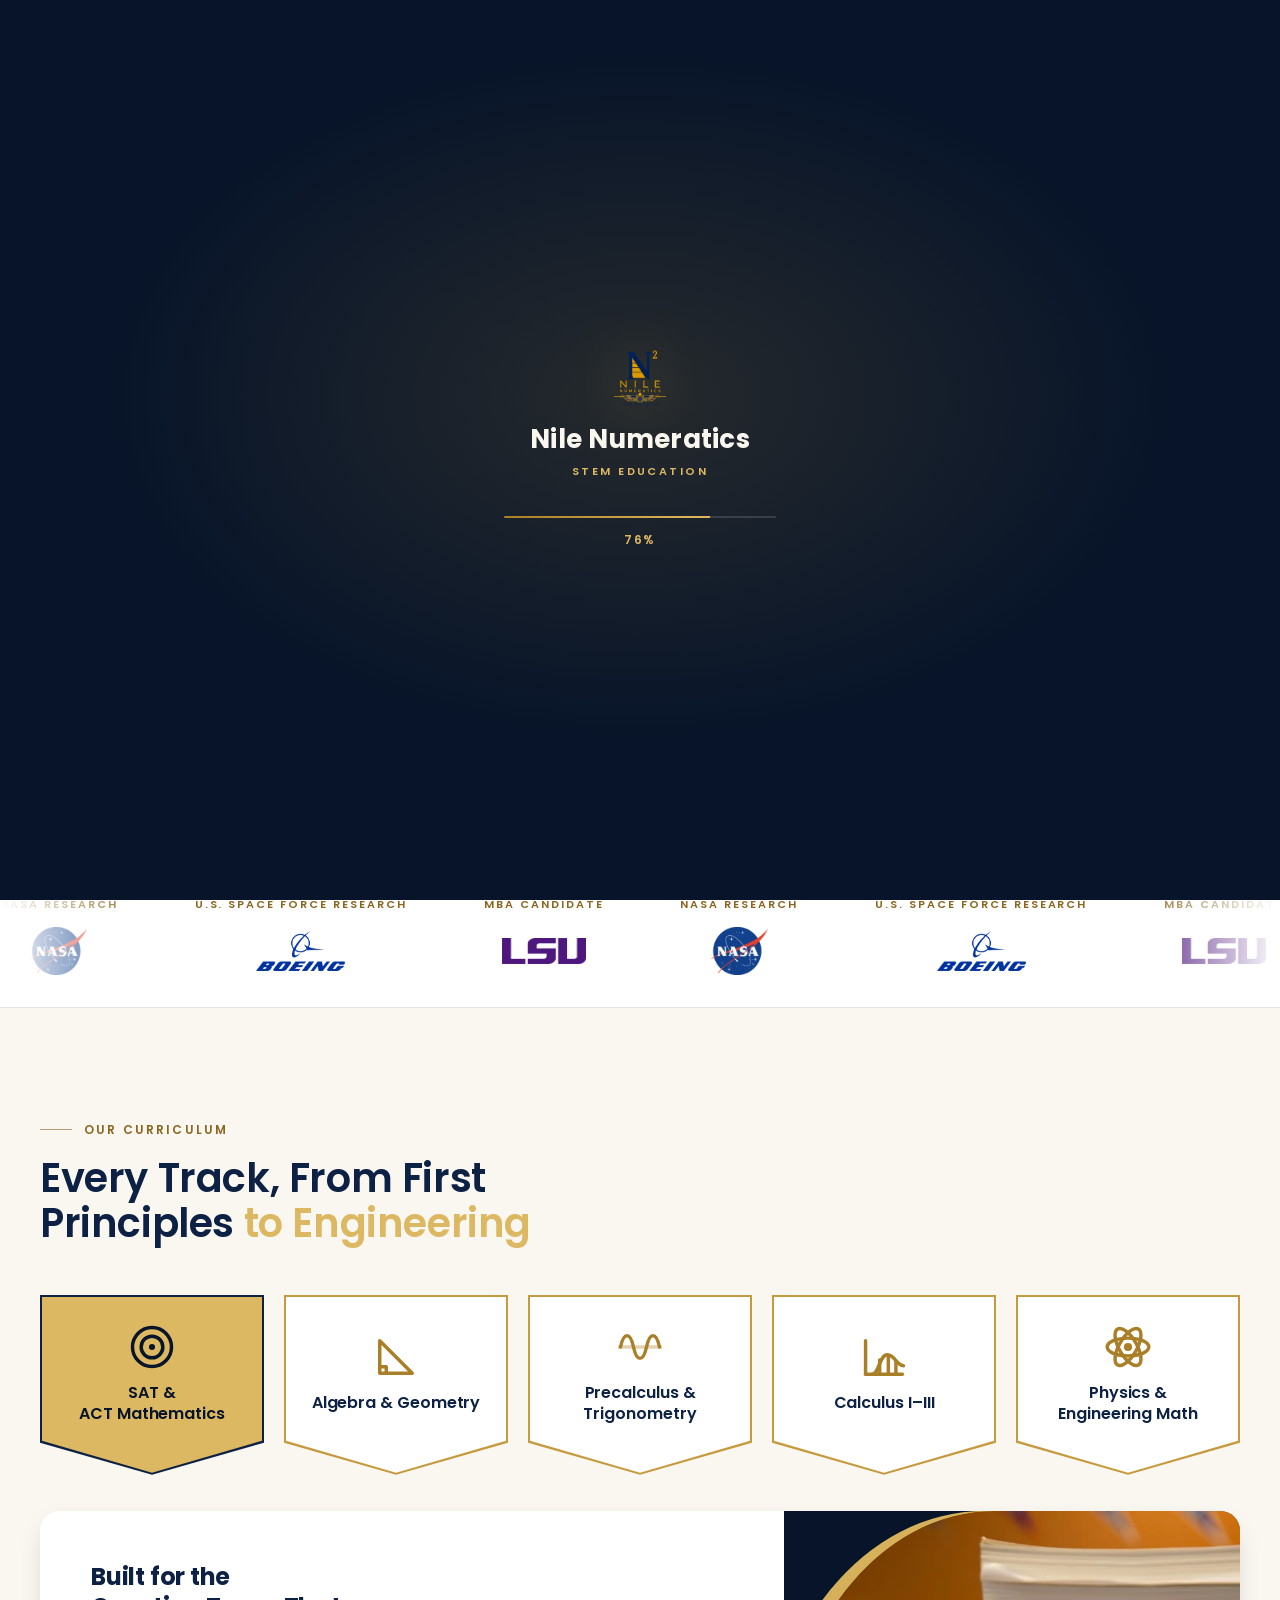
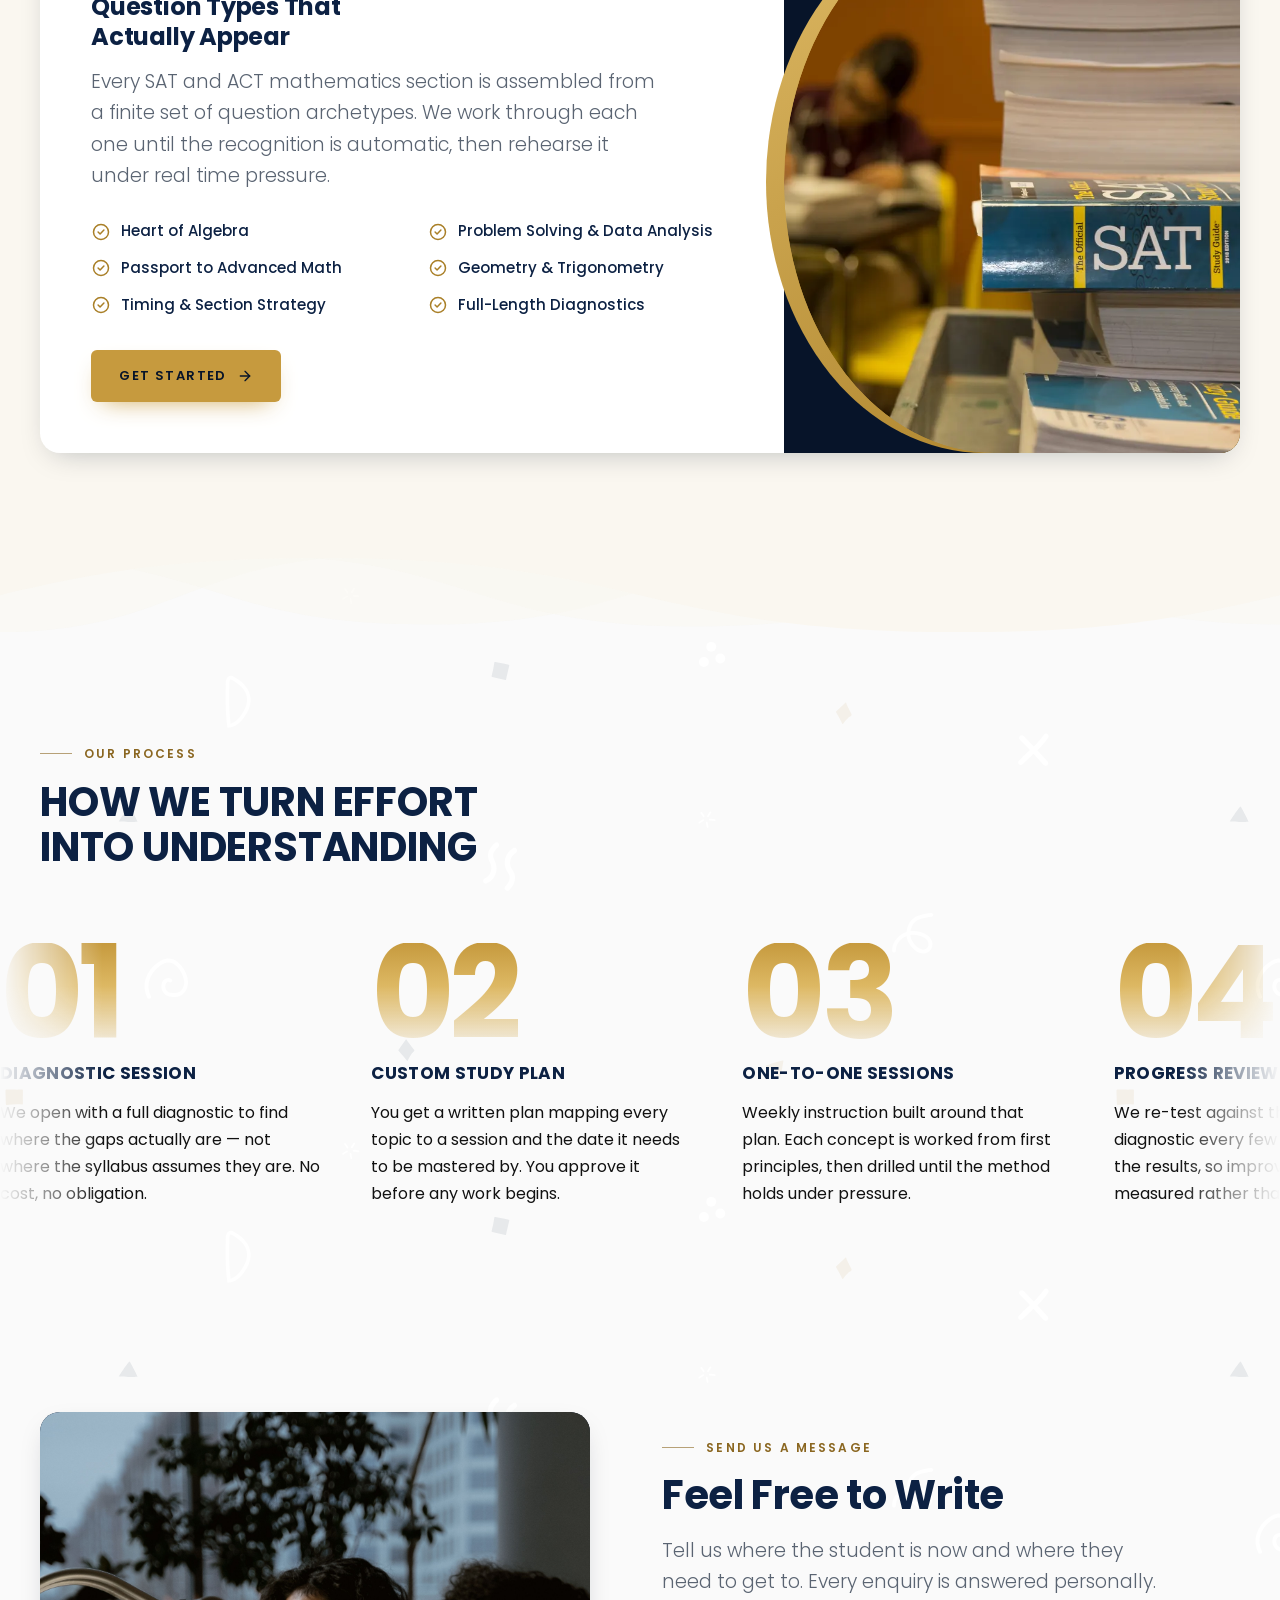
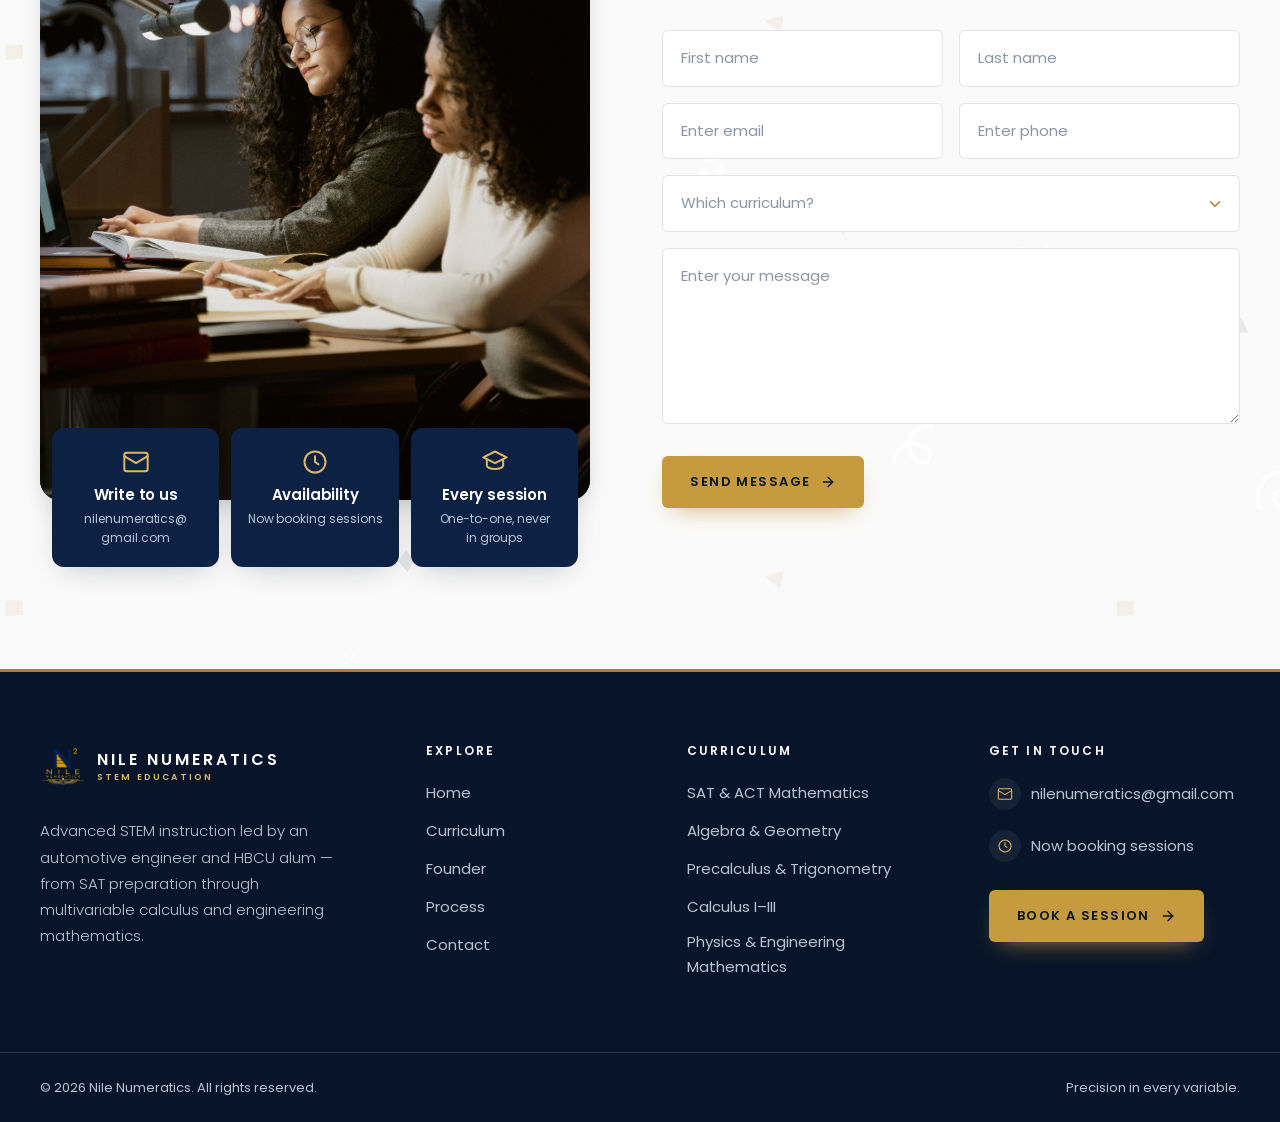
==== commit dfbb3560: "Update" ====
--- a/index.html
+++ b/index.html
@@ -181,7 +181,6 @@
             </ul>
           </li>
           <li><a class="nav__link" href="#process">Process</a></li>
-          <li><a class="nav__link" href="#contact">Contact</a></li>
         </ul>
         <div class="nav__cta">
           <a class="btn btn--gold" href="#contact">Book a Session</a>
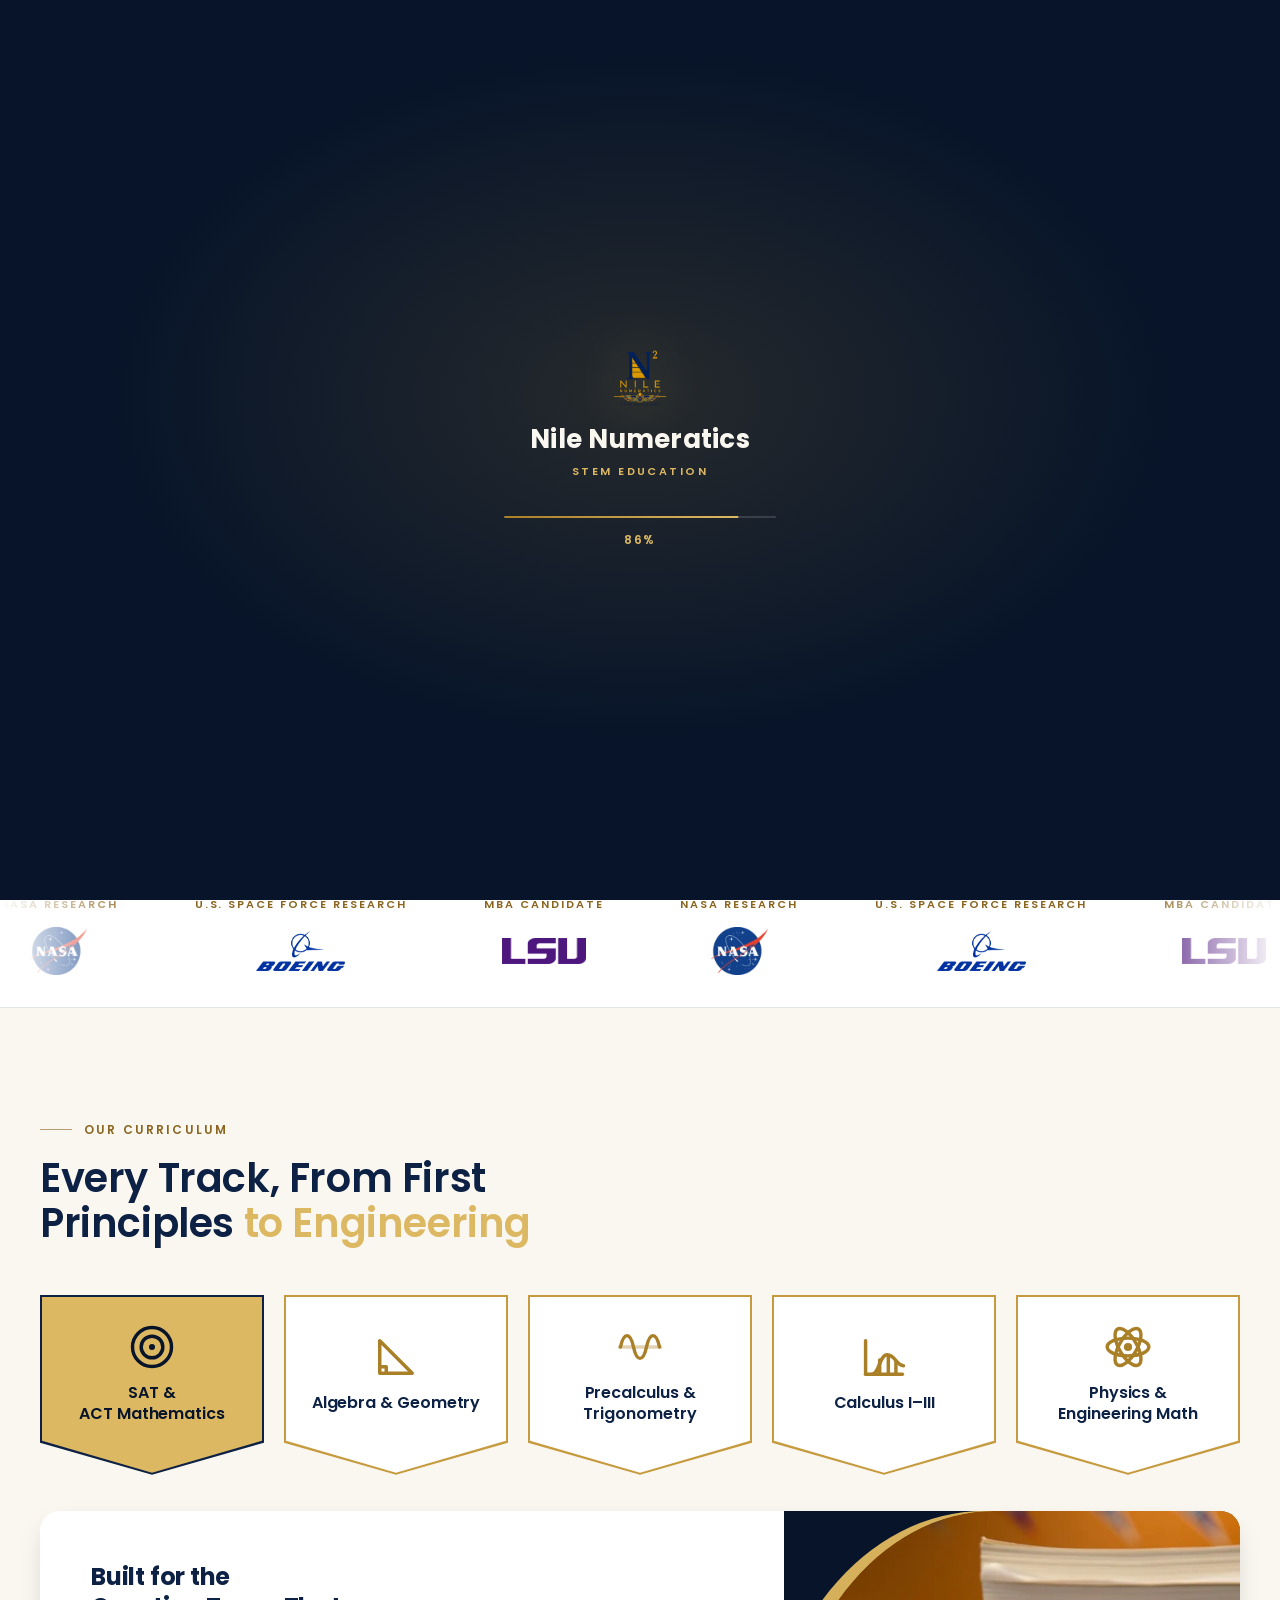
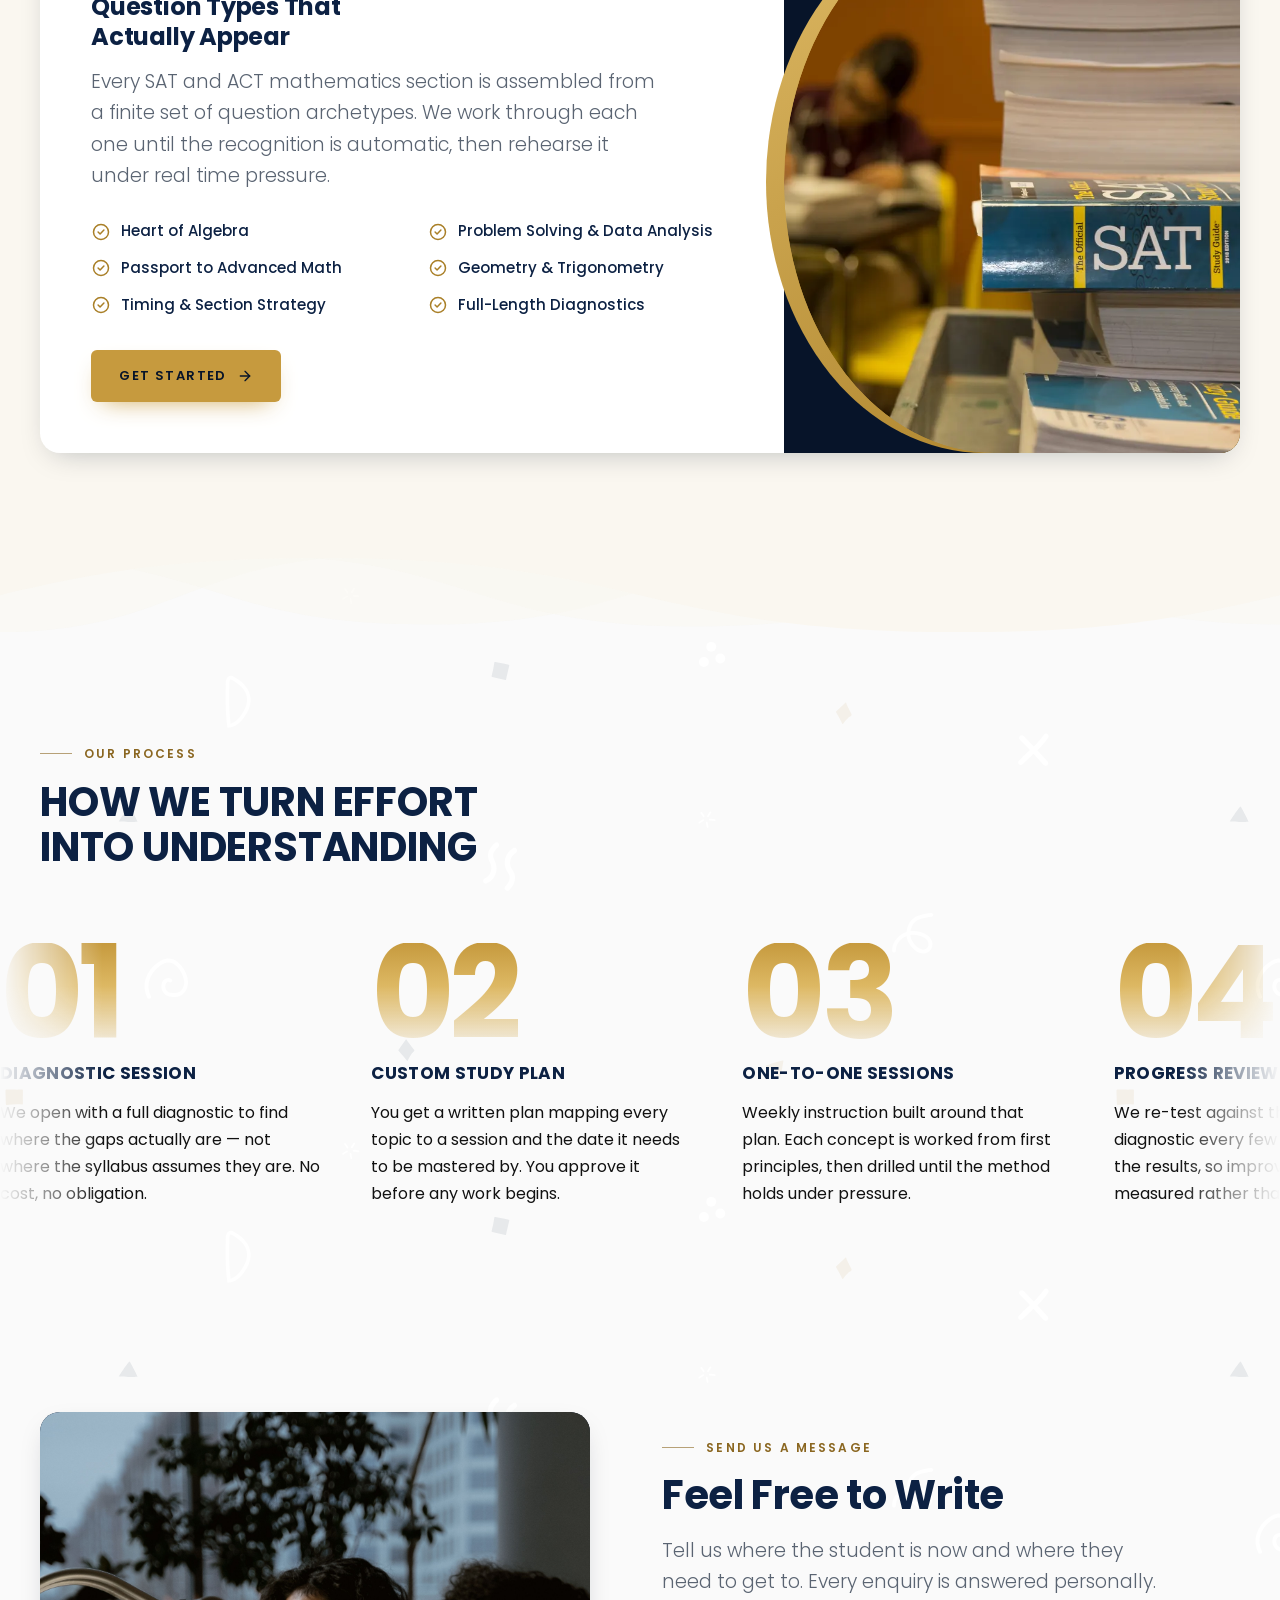
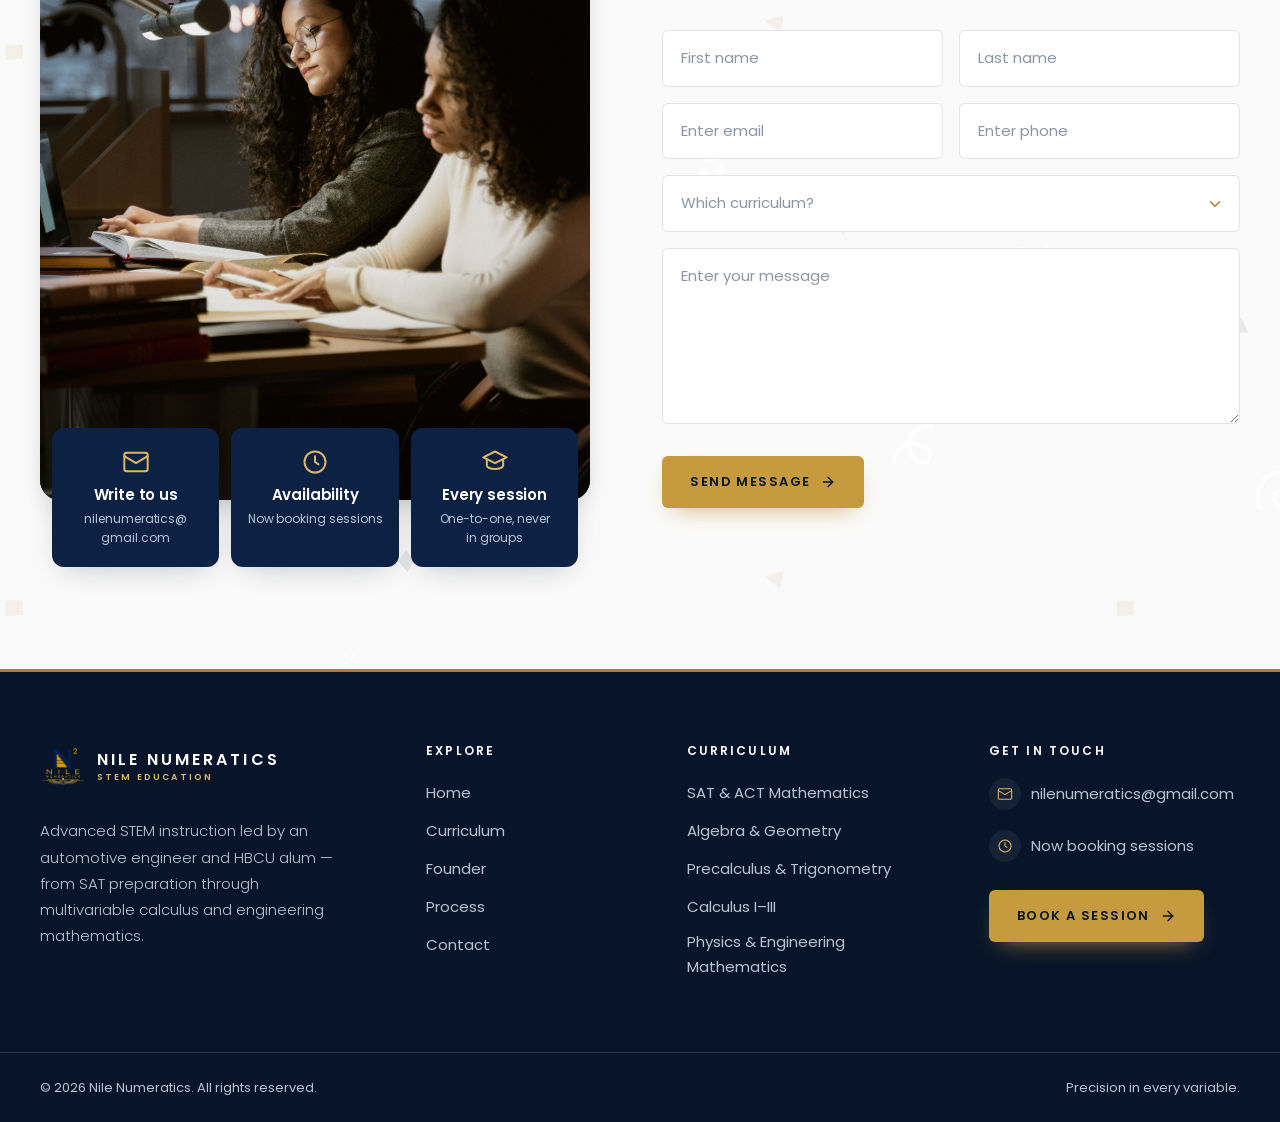
==== commit 6cbc2668: "Update" ====
--- a/index.html
+++ b/index.html
@@ -53,22 +53,9 @@
        hero. Everything the preloader shows is gated behind .is-loading, which
        is set ONLY here: with JavaScript off the class is never added, the
        curtain never displays and the site renders normally. -->
-  <!-- `js` is separate from `is-loading` because it outlives it: scroll-reveal
-       styles hide their content up front, and must only ever do so when there
-       is a script present to reveal it again.
-
-       `is-loading` is added only once per visit. sessionStorage (not local)
-       is deliberate: the curtain should return for a genuinely new visit, but
-       not when moving between pages of the site. Whichever page is landed on
-       first shows it. Wrapped in try/catch because storage access throws
-       outright in some privacy modes — there, the curtain simply shows. -->
-  <script>
-  (function () {
-    var seen = false;
-    try { seen = window.sessionStorage.getItem("nn-intro") === "1"; } catch (e) { seen = false; }
-    document.documentElement.className += seen ? " js" : " js is-loading";
-  }());
-  </script>
+  <!-- Must be synchronous and must stay in <head>: it arms the preloader
+       and the reveal styles before the first paint. See boot.js. -->
+  <script src="boot.js"></script>
 
   <!-- The two rules the curtain cannot afford to wait on: the navy fill (so a
        slow stylesheet can never flash white) and the fixed positioning. The
@@ -910,111 +897,6 @@
     </svg>
   </button>
 
-  <!-- ==========================================================
-       PRELOADER PROGRESS
-       Inline and un-deferred on purpose: the counter has to start the
-       moment the markup above it is parsed, which is earlier than any
-       deferred file would run. It is small enough to stay here.
-       ========================================================== -->
-  <script>
-  (function () {
-    "use strict";
-
-    var root  = document.documentElement;
-    var el    = document.getElementById("preloader");
-    var fill  = document.getElementById("preloader-fill");
-    var pct   = document.getElementById("preloader-pct");
-    if (!el || !fill || !pct) { root.className = root.className.replace(/\bis-loading\b/, ""); return; }
-
-    /* Curtain not armed this visit — drop the markup and do nothing else. */
-    if (!/\bis-loading\b/.test(root.className)) {
-      if (el.parentNode) { el.parentNode.removeChild(el); }
-      return;
-    }
-
-    var MIN_MS  = 2200;   /* Floor, so the climb is watchable even on a warm cache. */
-    var MAX_MS  = 8000;   /* Ceiling: one hung asset must never trap the visitor. */
-    var HOLD_MS = 420;    /* Beat at 100% before the curtain lifts. */
-    var EASE    = 0.075;  /* Lower = lazier glide toward the target. */
-
-    var start    = Date.now();
-    var shown    = 0;     /* What the bar is currently displaying. */
-    var settled  = false;
-    var pageDone = false;
-
-    /* --------------------------------------------------------------
-       Real progress: every <img> on the page plus the window load
-       event, which covers the stylesheets, fonts and this script.
-       -------------------------------------------------------------- */
-    var imgs   = [].slice.call(document.images);
-    var total  = imgs.length + 1;
-    var done   = 0;
-
-    var tally = function () { done++; };
-
-    imgs.forEach(function (img) {
-      if (img.complete) { tally(); return; }
-      img.addEventListener("load",  tally, { once: true });
-      img.addEventListener("error", tally, { once: true });   /* A 404 is still resolved. */
-    });
-
-    window.addEventListener("load", function () { pageDone = true; tally(); });
-
-    /* --------------------------------------------------------------
-       Paint loop. The target is the LOWER of two limits — how much has
-       actually loaded, and how far through MIN_MS we are. Assets pace
-       the bar on a slow connection; the clock paces it on a fast one,
-       which is what stops a warm cache from pinning the bar at 96 and
-       then just waiting out the floor. Capped below 100 either way
-       until the page is genuinely finished.
-       -------------------------------------------------------------- */
-    var tick = function () {
-      var elapsed = Date.now() - start;
-      var real    = (done / total) * 100;
-      var pace    = (elapsed / MIN_MS) * 100;
-      var timeout = elapsed >= MAX_MS;
-      var ready   = (pageDone || timeout) && elapsed >= MIN_MS;
-
-      var target = ready ? 100 : Math.min(real, pace, 96);
-      shown += (target - shown) * EASE;                 /* Ease toward the target. */
-      if (target - shown < 0.4) { shown = target; }     /* Snap out the last sliver. */
-
-      var value = Math.round(shown);
-      fill.style.transform = "scaleX(" + (shown / 100) + ")";
-      pct.textContent = value;
-      el.setAttribute("aria-valuenow", value);
-
-      if (value >= 100 && ready) { reveal(); return; }
-      window.requestAnimationFrame(tick);
-    };
-
-    /* --------------------------------------------------------------
-       Lift the curtain: drop .is-loading so the hero animations that
-       were parked at frame zero start now rather than having played
-       out behind the overlay, then bin the node once it has faded.
-       -------------------------------------------------------------- */
-    function reveal() {
-      if (settled) { return; }
-      settled = true;
-
-      window.setTimeout(function () {
-        el.classList.add("is-done");
-        root.className = root.className.replace(/\bis-loading\b/, "");
-
-        /* Remember it ran, so the rest of the visit skips it. */
-        try { window.sessionStorage.setItem("nn-intro", "1"); } catch (err) {}
-
-        /* Timer rather than transitionend: reduced-motion collapses the
-           transition to ~0ms and the event may never arrive. */
-        window.setTimeout(function () {
-          if (el.parentNode) { el.parentNode.removeChild(el); }
-        }, 900);
-      }, HOLD_MS);
-    }
-
-    window.requestAnimationFrame(tick);
-  }());
-  </script>
 
   <script defer src="main.js"></script>
 </body>
